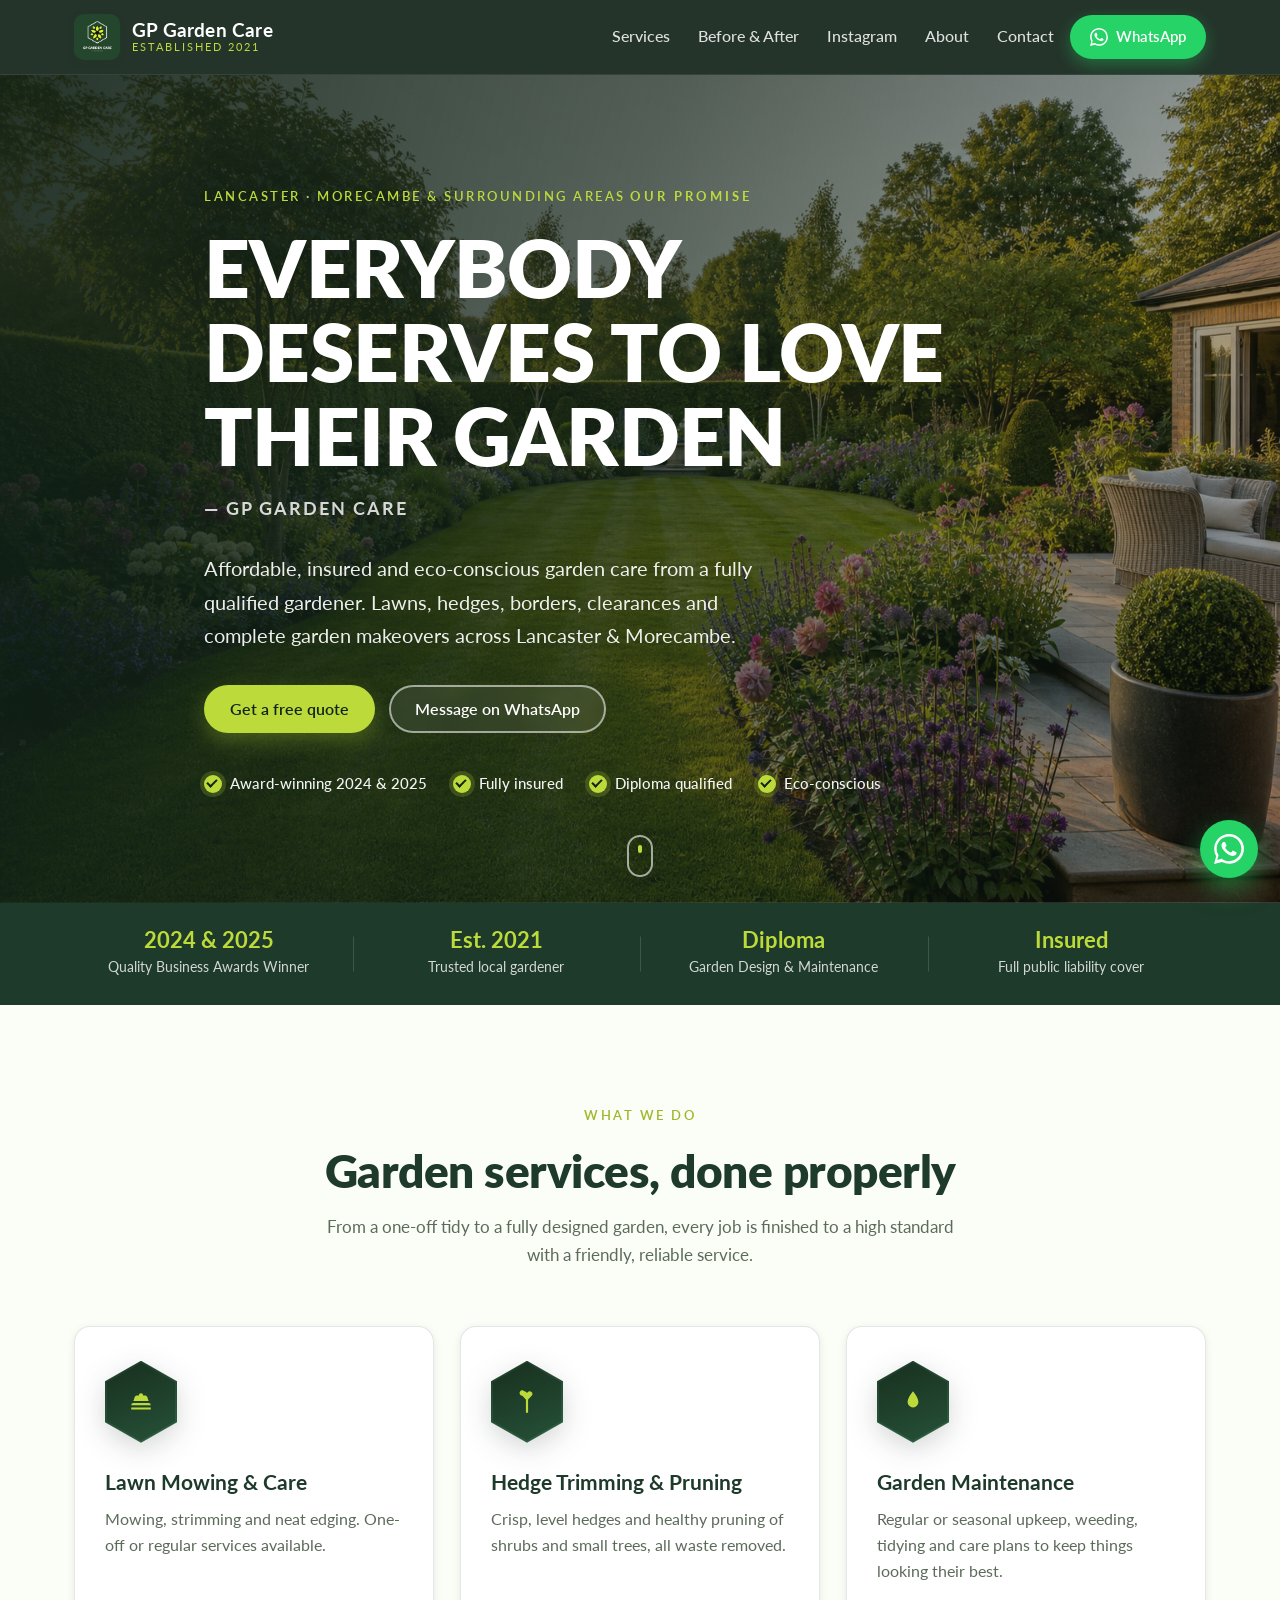
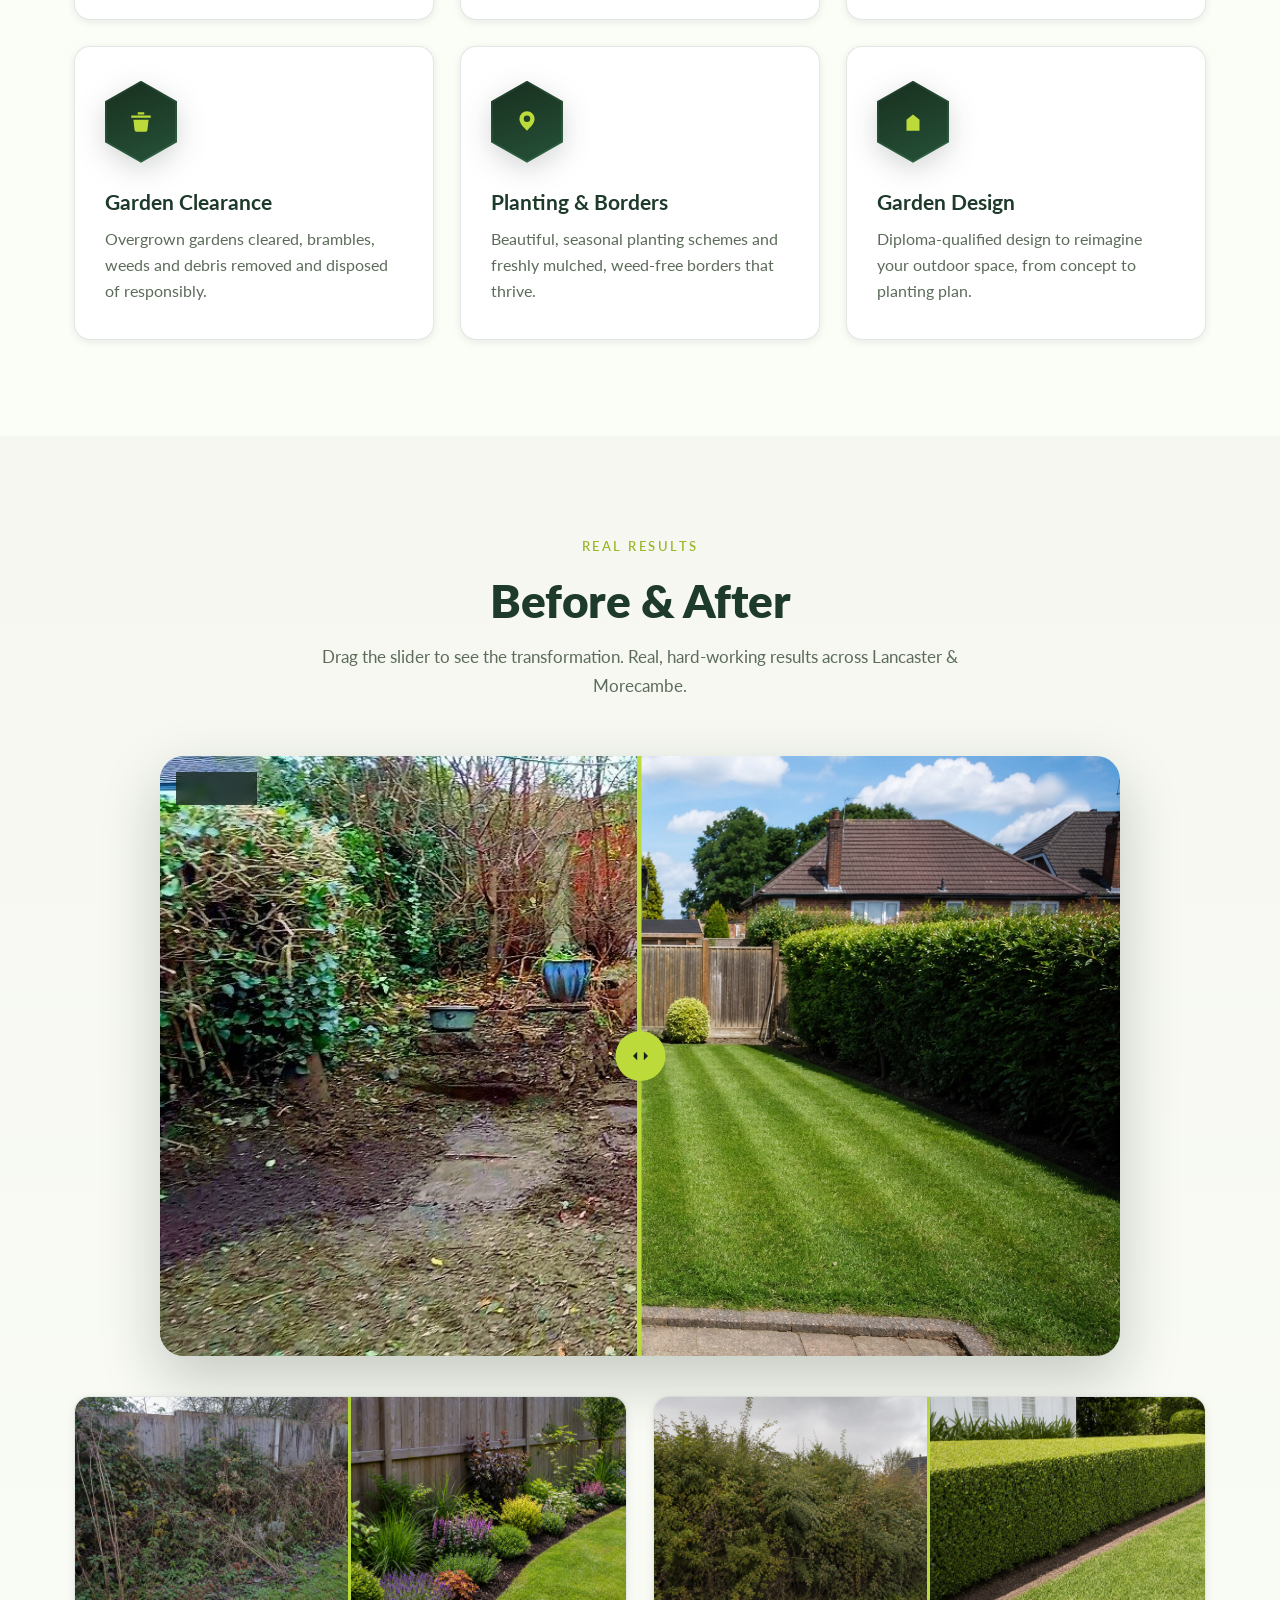
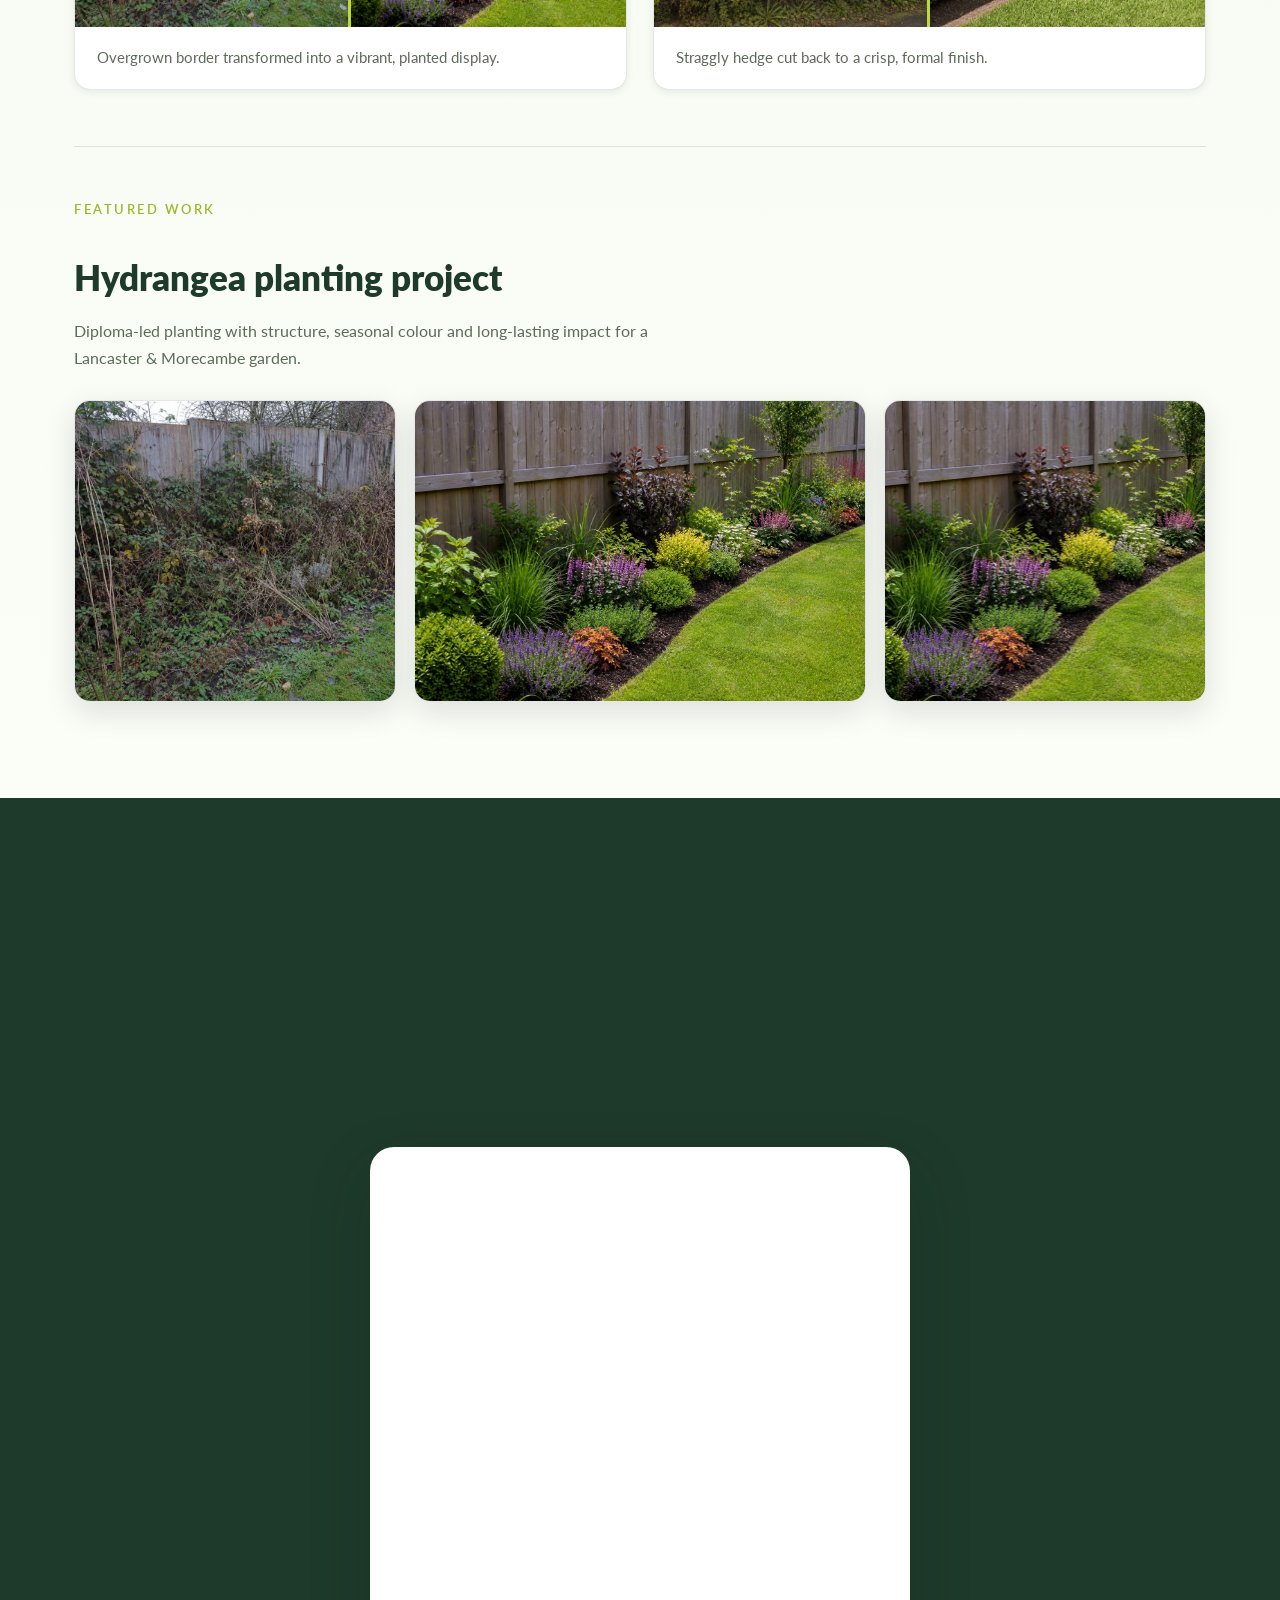
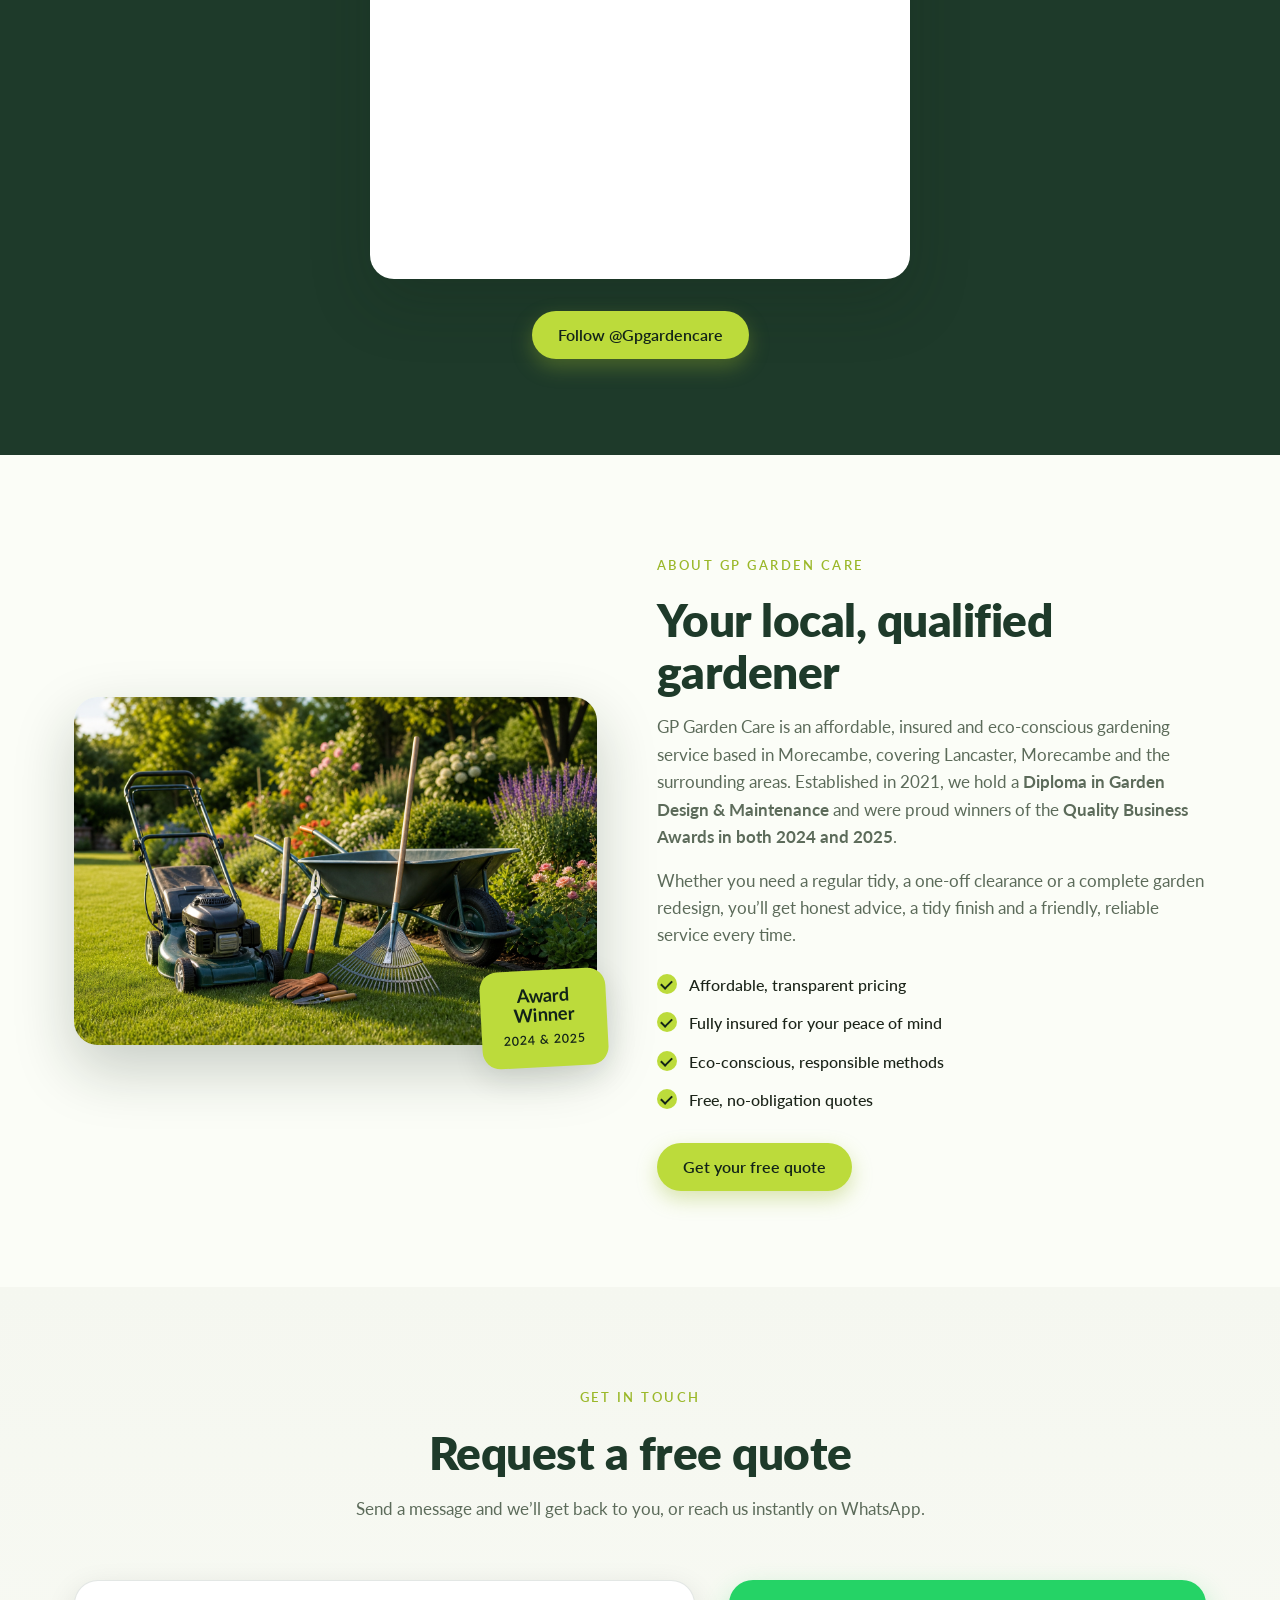
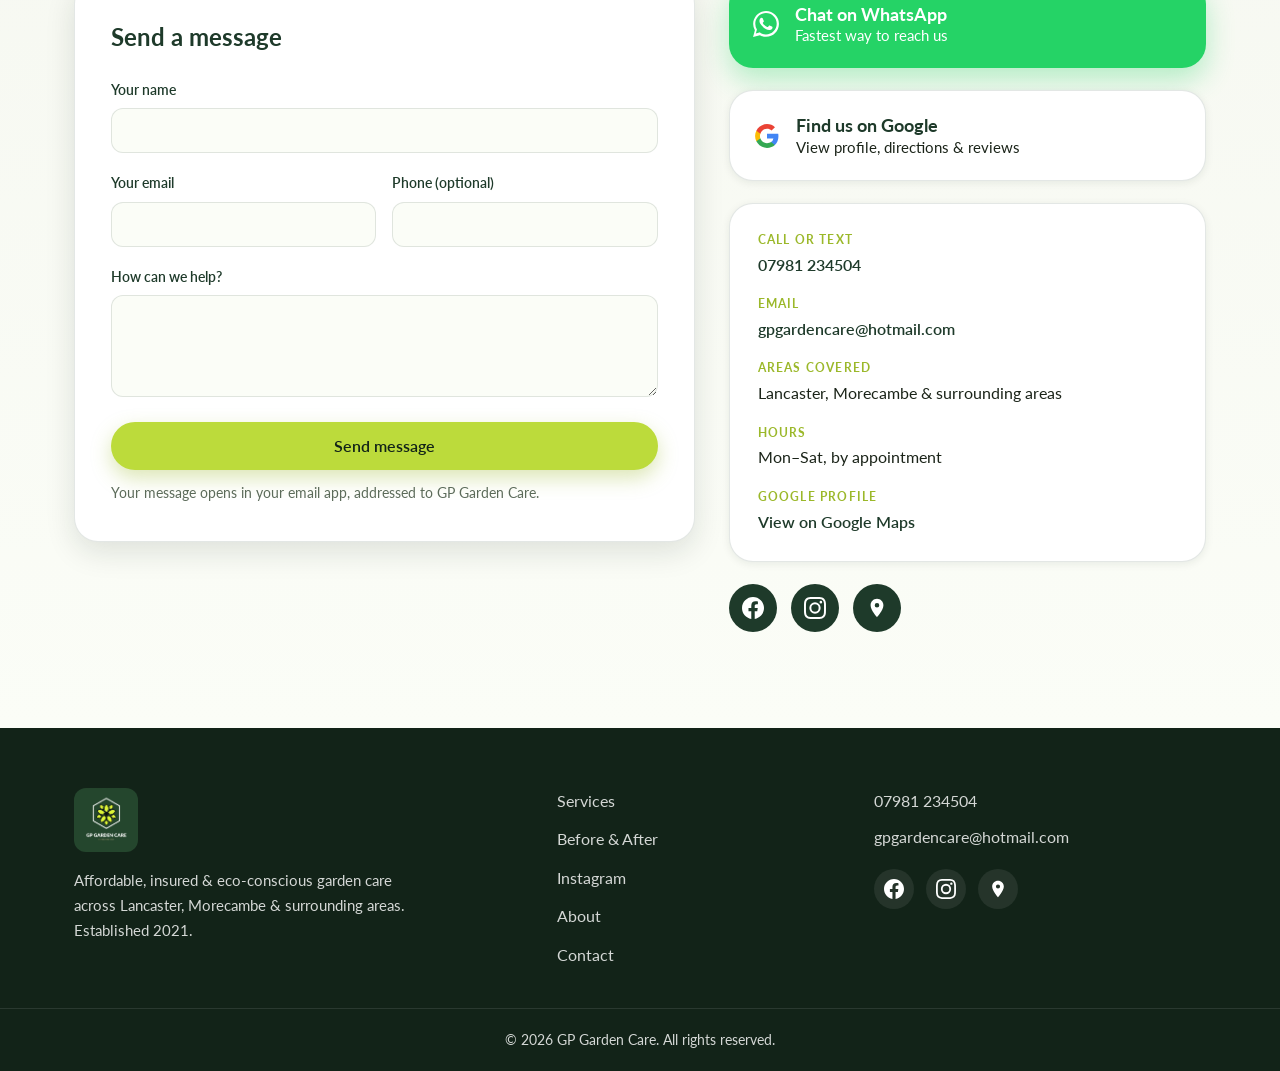
==== index.html @ 7b7ce679 "Move brand quote to hero as primary headline. Make Our promise and Everybody deserves to love their " ====
<!DOCTYPE html>
<html lang="en-GB">
  <head>
    <meta charset="UTF-8" />
    <meta name="viewport" content="width=device-width, initial-scale=1.0" />
    <title>GP Garden Care | Gardener in Lancaster &amp; Morecambe</title>
    <meta
      name="description"
      content="GP Garden Care - affordable, insured, eco-conscious gardener covering Lancaster, Morecambe and surrounding areas. Mowing, strimming, hedge trimming, garden maintenance, clearance, planting and garden design. Established 2021."
    />
    <meta name="theme-color" content="#1E3A2A" />
    <link rel="icon" type="image/jpeg" href="Images/Logo.jpg" />
    <link rel="preconnect" href="https://fonts.googleapis.com" />
    <link rel="preconnect" href="https://fonts.gstatic.com" crossorigin />
    <link rel="preconnect" href="https://api.fontshare.com" crossorigin />
    <link
      href="https://api.fontshare.com/v2/css?f[]=garet@400,500,600,700,800,900&display=swap"
      rel="stylesheet"
    />
    <link
      href="https://fonts.googleapis.com/css2?family=Lato:ital,wght@0,400;0,700;0,900;1,400&display=swap"
      rel="stylesheet"
    />
    <link rel="stylesheet" href="styles.css" />

    <!-- Open Graph / social preview -->
    <meta property="og:type" content="website" />
    <meta property="og:title" content="GP Garden Care | Gardener in Lancaster &amp; Morecambe" />
    <meta
      property="og:description"
      content="Affordable, insured, eco-conscious gardener covering Lancaster, Morecambe and surrounding areas. Established 2021."
    />
    <meta property="og:image" content="Images/hero.jpg" />
  </head>
  <body>
    <a class="skip-link" href="#main">Skip to content</a>

    <!-- ===== Header ===== -->
    <header class="site-header" id="top">
      <div class="wrap header-inner">
        <a class="brand" href="#top" aria-label="GP Garden Care home">
          <img src="Images/Logo.jpg" alt="GP Garden Care logo" class="brand-logo" />
          <span class="brand-text">
            <span class="brand-name">GP Garden Care</span>
            <span class="brand-sub">Established 2021</span>
          </span>
        </a>

        <nav class="main-nav" id="main-nav" aria-label="Primary">
          <a href="#services">Services</a>
          <a href="#gallery">Before &amp; After</a>
          <a href="#instagram">Instagram</a>
          <a href="#about">About</a>
          <a href="#contact">Contact</a>
        </nav>

        <div class="header-actions">
          <a
            class="btn btn-whatsapp"
            href="https://wa.me/447981234504?text=Hi%20GP%20Garden%20Care%2C%20I%27d%20like%20a%20free%20quote%20please."
            target="_blank"
            rel="noopener noreferrer"
          >
            <svg viewBox="0 0 24 24" width="18" height="18" aria-hidden="true">
              <path
                fill="currentColor"
                d="M.057 24l1.687-6.163a11.867 11.867 0 01-1.587-5.946C.16 5.335 5.495 0 12.05 0a11.82 11.82 0 018.413 3.488 11.824 11.824 0 013.48 8.414c-.003 6.557-5.338 11.892-11.893 11.892a11.9 11.9 0 01-5.688-1.448L.057 24zM6.597 20.13c1.676.995 3.276 1.591 5.392 1.592 5.448 0 9.886-4.434 9.889-9.885.002-5.462-4.415-9.89-9.881-9.892-5.452 0-9.887 4.434-9.889 9.884a9.86 9.86 0 001.515 5.26l-.999 3.648 3.973-1.207zm11.387-5.464c-.074-.124-.272-.198-.57-.347-.297-.149-1.758-.868-2.031-.967-.272-.099-.47-.148-.669.149-.198.297-.768.967-.941 1.165-.173.198-.347.223-.644.074-.297-.149-1.255-.462-2.39-1.475-.883-.788-1.48-1.761-1.653-2.059-.173-.297-.018-.458.13-.606.134-.133.297-.347.446-.521.151-.172.2-.296.3-.495.099-.198.05-.372-.025-.521-.075-.148-.669-1.611-.916-2.206-.242-.579-.487-.501-.669-.51l-.57-.01c-.198 0-.52.074-.792.372-.272.297-1.04 1.016-1.04 2.479 0 1.462 1.065 2.875 1.213 3.074.149.198 2.096 3.2 5.077 4.487.709.306 1.263.489 1.694.626.712.226 1.36.194 1.872.118.571-.085 1.758-.719 2.006-1.413.248-.695.248-1.29.173-1.414z"
              />
            </svg>
            WhatsApp
          </a>
          <button
            class="nav-toggle"
            id="nav-toggle"
            aria-label="Open menu"
            aria-expanded="false"
            aria-controls="main-nav"
          >
            <span></span><span></span><span></span>
          </button>
        </div>
      </div>
    </header>

    <main id="main">
      <!-- ===== Hero ===== -->
      <section class="hero" id="hero">
        <div class="hero-bg" aria-hidden="true"></div>
        <div class="hero-overlay" aria-hidden="true"></div>
        <div class="wrap hero-content">
          <span class="eyebrow">Lancaster &middot; Morecambe &amp; surrounding areas</span>
          <p class="hero-promise">Our promise</p>
          <h1 class="hero-quote">Everybody deserves to love their garden</h1>
          <p class="hero-cite">&mdash; GP Garden Care</p>
          <p class="hero-lead">
            Affordable, insured and eco-conscious garden care from a fully qualified gardener.
            Lawns, hedges, borders, clearances and complete garden makeovers across Lancaster &amp; Morecambe.
          </p>
          <div class="hero-cta">
            <a class="btn btn-primary" href="#contact">Get a free quote</a>
            <a
              class="btn btn-ghost"
              href="https://wa.me/447981234504?text=Hi%20GP%20Garden%20Care%2C%20I%27d%20like%20a%20free%20quote%20please."
              target="_blank"
              rel="noopener noreferrer"
              >Message on WhatsApp</a
            >
          </div>
          <ul class="hero-badges" aria-label="Why choose us">
            <li>Award-winning 2024 &amp; 2025</li>
            <li>Fully insured</li>
            <li>Diploma qualified</li>
            <li>Eco-conscious</li>
          </ul>
        </div>
        <a class="scroll-cue" href="#services" aria-label="Scroll to services">
          <span></span>
        </a>
      </section>

      <!-- ===== Trust strip ===== -->
      <section class="trust-strip" aria-label="Credentials">
        <div class="wrap trust-inner">
          <div class="trust-item">
            <strong>2024 &amp; 2025</strong>
            <span>Quality Business Awards Winner</span>
          </div>
          <div class="trust-item">
            <strong>Est. 2021</strong>
            <span>Trusted local gardener</span>
          </div>
          <div class="trust-item">
            <strong>Diploma</strong>
            <span>Garden Design &amp; Maintenance</span>
          </div>
          <div class="trust-item">
            <strong>Insured</strong>
            <span>Full public liability cover</span>
          </div>
        </div>
      </section>

      <!-- ===== Services ===== -->
      <section class="section services" id="services" aria-labelledby="services-title">
        <div class="wrap">
          <div class="section-head reveal">
            <span class="eyebrow eyebrow-dark">What we do</span>
            <h2 class="section-title" id="services-title">Garden services, done properly</h2>
            <p class="section-lead">
              From a one-off tidy to a fully designed garden, every job is finished to a high
              standard with a friendly, reliable service.
            </p>
          </div>

          <div class="service-grid">
            <article class="service-card reveal">
              <div class="service-icon service-icon--hex" aria-hidden="true">
                <span class="service-icon-hex">
                  <svg viewBox="0 0 24 24" width="26" height="26" aria-hidden="true">
                    <path fill="currentColor" d="M3 17h18v2H3v-2zm2-4h14a2 2 0 0 1 2 2H3a2 2 0 0 1 2-2zm14-2H5l1.2-3.6A2 2 0 0 1 8.1 6h7.8a2 2 0 0 1 1.9 1.4L19 11zm-7-7a2 2 0 1 1 0 4 2 2 0 0 1 0-4z"/>
                  </svg>
                </span>
              </div>
              <h3>Lawn Mowing &amp; Care</h3>
              <p>Mowing, strimming and neat edging. One-off or regular services available.</p>
            </article>

            <article class="service-card reveal">
              <div class="service-icon service-icon--hex" aria-hidden="true">
                <span class="service-icon-hex">
                  <svg viewBox="0 0 24 24" width="26" height="26" aria-hidden="true">
                    <path fill="currentColor" d="M14.5 2a2.5 2.5 0 0 1 1.8 4.2L13 9.6V22h-2V9.6L7.7 6.2A2.5 2.5 0 1 1 9.5 2c.6 0 1.1.2 1.5.5L12 3.6l1-1.1c.4-.3.9-.5 1.5-.5z"/>
                  </svg>
                </span>
              </div>
              <h3>Hedge Trimming &amp; Pruning</h3>
              <p>Crisp, level hedges and healthy pruning of shrubs and small trees, all waste removed.</p>
            </article>

            <article class="service-card reveal">
              <div class="service-icon service-icon--hex" aria-hidden="true">
                <span class="service-icon-hex">
                  <svg viewBox="0 0 24 24" width="26" height="26" aria-hidden="true">
                    <path fill="currentColor" d="M12 2c3 4 5 7 5 10a5 5 0 0 1-10 0c0-3 2-6 5-10zm0 18v2m-4-2v2m8-2v2"/>
                  </svg>
                </span>
              </div>
              <h3>Garden Maintenance</h3>
              <p>Regular or seasonal upkeep, weeding, tidying and care plans to keep things looking their best.</p>
            </article>

            <article class="service-card reveal">
              <div class="service-icon service-icon--hex" aria-hidden="true">
                <span class="service-icon-hex">
                  <svg viewBox="0 0 24 24" width="26" height="26" aria-hidden="true">
                    <path fill="currentColor" d="M3 6h18v2H3V6zm2 4h14l-1 9a2 2 0 0 1-2 2H8a2 2 0 0 1-2-2L5 10zm4-7h6v2H9V3z"/>
                  </svg>
                </span>
              </div>
              <h3>Garden Clearance</h3>
              <p>Overgrown gardens cleared, brambles, weeds and debris removed and disposed of responsibly.</p>
            </article>

            <article class="service-card reveal">
              <div class="service-icon service-icon--hex" aria-hidden="true">
                <span class="service-icon-hex">
                  <svg viewBox="0 0 24 24" width="26" height="26" aria-hidden="true">
                    <path fill="currentColor" d="M12 2a7 7 0 0 1 7 7c0 4-3 7-7 11C8 16 5 13 5 9a7 7 0 0 1 7-7zm0 4a3 3 0 1 0 0 6 3 3 0 0 0 0-6z"/>
                  </svg>
                </span>
              </div>
              <h3>Planting &amp; Borders</h3>
              <p>Beautiful, seasonal planting schemes and freshly mulched, weed-free borders that thrive.</p>
            </article>

            <article class="service-card reveal">
              <div class="service-icon service-icon--hex" aria-hidden="true">
                <span class="service-icon-hex">
                  <svg viewBox="0 0 24 24" width="26" height="26" aria-hidden="true">
                    <path fill="currentColor" d="M4 20h16M6 20V10l6-5 6 5v10M9 20v-5h6v5"/>
                  </svg>
                </span>
              </div>
              <h3>Garden Design</h3>
              <p>Diploma-qualified design to reimagine your outdoor space, from concept to planting plan.</p>
            </article>
          </div>
        </div>
      </section>

      <!-- ===== Before & After ===== -->
      <section class="section gallery" id="gallery" aria-labelledby="gallery-title">
        <div class="wrap">
          <div class="section-head reveal">
            <span class="eyebrow eyebrow-dark">Real results</span>
            <h2 class="section-title" id="gallery-title">Before &amp; After</h2>
            <p class="section-lead">
              Drag the slider to see the transformation. Real, hard-working results across Lancaster
              &amp; Morecambe.
            </p>
          </div>

          <div class="ba-slider reveal" id="ba-slider">
            <div class="ba-image ba-after">
              <img src="Images/after-1.jpg" alt="Garden restored with neat lawn and tidy borders after clearance" loading="lazy" width="1600" height="1000" />
              <span class="ba-tag ba-tag-after">After</span>
            </div>
            <div class="ba-image ba-before" id="ba-before">
              <img src="Images/before-1.jpg" alt="Overgrown garden with uneven lawn and stone path before clearance" loading="lazy" width="1600" height="1000" />
              <span class="ba-tag ba-tag-before">Before</span>
            </div>
            <div class="ba-handle" id="ba-handle" role="slider" aria-label="Reveal before and after" aria-valuemin="0" aria-valuemax="100" aria-valuenow="50" tabindex="0">
              <span class="ba-handle-circle">
                <svg viewBox="0 0 24 24" width="20" height="20"><path fill="currentColor" d="M8 7l-5 5 5 5V7zm8 0v10l5-5-5-5z"/></svg>
              </span>
            </div>
            <input class="ba-range" id="ba-range" type="range" min="0" max="100" value="50" aria-label="Reveal before and after image" />
          </div>

          <div class="ba-grid">
            <figure class="ba-card reveal">
              <div class="ba-card-imgs">
                <img src="Images/before-2.jpg" alt="Overgrown border before tidying" loading="lazy" width="800" height="600" />
                <img src="Images/after-2.jpg" alt="Neatly planted border after work" loading="lazy" width="800" height="600" />
              </div>
              <figcaption>Overgrown border transformed into a vibrant, planted display.</figcaption>
            </figure>
            <figure class="ba-card reveal">
              <div class="ba-card-imgs">
                <img src="Images/before-3.jpg" alt="Overgrown hedge before trimming" loading="lazy" width="800" height="600" />
                <img src="Images/after-3.jpg" alt="Neatly trimmed hedge after work" loading="lazy" width="800" height="600" />
              </div>
              <figcaption>Straggly hedge cut back to a crisp, formal finish.</figcaption>
            </figure>
          </div>

          <div class="project-showcase reveal" aria-labelledby="project-showcase-title">
            <div class="project-showcase-head">
              <span class="eyebrow eyebrow-dark">Featured work</span>
              <h3 class="project-showcase-title" id="project-showcase-title">Hydrangea planting project</h3>
              <p class="project-showcase-lead">
                Diploma-led planting with structure, seasonal colour and long-lasting impact for a
                Lancaster &amp; Morecambe garden.
              </p>
            </div>
            <div class="project-showcase-grid">
              <figure class="project-shot">
                <img src="Images/hydrangea-1.jpg" alt="Hydrangea planting in progress along a garden border" loading="lazy" width="800" height="600" />
              </figure>
              <figure class="project-shot project-shot--wide">
                <img src="Images/hydrangea-2.jpg" alt="Finished hydrangea border with fresh mulch and seasonal planting" loading="lazy" width="1200" height="800" />
              </figure>
              <figure class="project-shot">
                <img src="Images/hydrangea-3.jpg" alt="Close view of hydrangea blooms in a newly planted border" loading="lazy" width="800" height="600" />
              </figure>
            </div>
          </div>
        </div>
      </section>

      <!-- ===== Instagram ===== -->
      <section class="section instagram-block" id="instagram" aria-labelledby="instagram-title">
        <div class="wrap">
          <div class="section-head reveal">
            <span class="eyebrow eyebrow-dark">Latest work</span>
            <h2 class="section-title" id="instagram-title">Follow us on Instagram</h2>
            <p class="section-lead">
              Fresh photos from recent jobs on
              <strong>@Gpgardencare</strong>. The feed below shows our latest posts &mdash; Instagram
              may ask you to log in on some devices, you can always view the full profile in the app.
            </p>
          </div>
          <div class="instagram-embed-wrap reveal">
            <iframe
              title="Instagram - GP Garden Care"
              src="https://www.instagram.com/Gpgardencare/embed/"
              loading="lazy"
              referrerpolicy="no-referrer-when-downgrade"
            ></iframe>
          </div>
          <p class="ig-follow reveal">
            <a
              class="btn btn-primary"
              href="https://www.instagram.com/Gpgardencare/"
              target="_blank"
              rel="noopener noreferrer"
              >Follow @Gpgardencare</a
            >
          </p>
        </div>
      </section>

      <!-- ===== About ===== -->
      <section class="section about" id="about" aria-labelledby="about-title">
        <div class="wrap about-grid">
          <div class="about-media reveal">
            <img src="Images/about.jpg" alt="Professional gardening tools on a freshly mown lawn" />
            <div class="about-badge">
              <strong>Award<br />Winner</strong>
              <span>2024 &amp; 2025</span>
            </div>
          </div>
          <div class="about-text reveal">
            <span class="eyebrow eyebrow-dark">About GP Garden Care</span>
            <h2 class="section-title" id="about-title">Your local, qualified gardener</h2>
            <p>
              GP Garden Care is an affordable, insured and eco-conscious gardening service based in
              Morecambe, covering Lancaster, Morecambe and the surrounding areas. Established in
              2021, we hold a <strong>Diploma in Garden Design &amp; Maintenance</strong> and were
              proud winners of the <strong>Quality Business Awards in both 2024 and 2025</strong>.
            </p>
            <p>
              Whether you need a regular tidy, a one-off clearance or a complete garden redesign,
              you&rsquo;ll get honest advice, a tidy finish and a friendly, reliable service every time.
            </p>
            <ul class="about-points">
              <li>Affordable, transparent pricing</li>
              <li>Fully insured for your peace of mind</li>
              <li>Eco-conscious, responsible methods</li>
              <li>Free, no-obligation quotes</li>
            </ul>
            <a class="btn btn-primary" href="#contact">Get your free quote</a>
          </div>
        </div>
      </section>

      <!-- ===== Contact ===== -->
      <section class="section contact-section" id="contact" aria-labelledby="contact-title">
        <div class="wrap">
          <div class="section-head reveal">
            <span class="eyebrow eyebrow-dark">Get in touch</span>
            <h2 class="section-title" id="contact-title">Request a free quote</h2>
            <p class="section-lead">
              Send a message and we&rsquo;ll get back to you, or reach us instantly on WhatsApp.
            </p>
          </div>

          <div class="contact-grid">
            <div class="contact-card reveal">
              <h3>Send a message</h3>
              <form id="contact-form" data-contact-email="gpgardencare@hotmail.com" novalidate>
                <div class="form-group">
                  <label for="contact-name">Your name</label>
                  <input id="contact-name" name="name" type="text" autocomplete="name" required />
                </div>
                <div class="form-row">
                  <div class="form-group">
                    <label for="contact-email">Your email</label>
                    <input id="contact-email" name="email" type="email" autocomplete="email" required />
                  </div>
                  <div class="form-group">
                    <label for="contact-phone">Phone (optional)</label>
                    <input id="contact-phone" name="phone" type="tel" autocomplete="tel" />
                  </div>
                </div>
                <div class="form-group">
                  <label for="contact-message">How can we help?</label>
                  <textarea id="contact-message" name="message" rows="4" required></textarea>
                </div>
                <button class="btn btn-primary btn-block" type="submit" id="contact-submit">
                  Send message
                </button>
                <p class="form-hint" id="contact-email-hint">
                  Your message opens in your email app, addressed to GP Garden Care.
                </p>
              </form>
            </div>

            <div class="contact-aside">
              <a
                class="contact-whatsapp reveal"
                href="https://wa.me/447981234504?text=Hi%20GP%20Garden%20Care%2C%20I%27d%20like%20a%20free%20quote%20please."
                target="_blank"
                rel="noopener noreferrer"
              >
                <svg viewBox="0 0 24 24" width="26" height="26" aria-hidden="true">
                  <path
                    fill="currentColor"
                    d="M.057 24l1.687-6.163a11.867 11.867 0 01-1.587-5.946C.16 5.335 5.495 0 12.05 0a11.82 11.82 0 018.413 3.488 11.824 11.824 0 013.48 8.414c-.003 6.557-5.338 11.892-11.893 11.892a11.9 11.9 0 01-5.688-1.448L.057 24zM6.597 20.13c1.676.995 3.276 1.591 5.392 1.592 5.448 0 9.886-4.434 9.889-9.885.002-5.462-4.415-9.89-9.881-9.892-5.452 0-9.887 4.434-9.889 9.884a9.86 9.86 0 001.515 5.26l-.999 3.648 3.973-1.207zm11.387-5.464c-.074-.124-.272-.198-.57-.347-.297-.149-1.758-.868-2.031-.967-.272-.099-.47-.148-.669.149-.198.297-.768.967-.941 1.165-.173.198-.347.223-.644.074-.297-.149-1.255-.462-2.39-1.475-.883-.788-1.48-1.761-1.653-2.059-.173-.297-.018-.458.13-.606.134-.133.297-.347.446-.521.151-.172.2-.296.3-.495.099-.198.05-.372-.025-.521-.075-.148-.669-1.611-.916-2.206-.242-.579-.487-.501-.669-.51l-.57-.01c-.198 0-.52.074-.792.372-.272.297-1.04 1.016-1.04 2.479 0 1.462 1.065 2.875 1.213 3.074.149.198 2.096 3.2 5.077 4.487.709.306 1.263.489 1.694.626.712.226 1.36.194 1.872.118.571-.085 1.758-.719 2.006-1.413.248-.695.248-1.29.173-1.414z"
                  />
                </svg>
                <span>
                  <strong>Chat on WhatsApp</strong>
                  Fastest way to reach us
                </span>
              </a>

              <a
                class="contact-google reveal"
                href="https://share.google/0D2Cf70OL6Pt1sbwz"
                target="_blank"
                rel="noopener noreferrer"
              >
                <svg viewBox="0 0 24 24" width="26" height="26" aria-hidden="true">
                  <path fill="#4285F4" d="M22.56 12.25c0-.78-.07-1.53-.2-2.25H12v4.26h5.92a5.06 5.06 0 0 1-2.2 3.32v2.77h3.57c2.08-1.92 3.28-4.74 3.28-8.1z"/>
                  <path fill="#34A853" d="M12 23c2.97 0 5.46-.98 7.28-2.66l-3.57-2.77c-.98.66-2.23 1.06-3.71 1.06-2.86 0-5.29-1.93-6.16-4.53H2.18v2.84C3.99 20.53 7.7 23 12 23z"/>
                  <path fill="#FBBC05" d="M5.84 14.09c-.22-.66-.35-1.36-.35-2.09s.13-1.43.35-2.09V7.07H2.18C1.43 8.55 1 10.22 1 12s.43 3.45 1.18 4.93l2.85-2.22.81-.62z"/>
                  <path fill="#EA4335" d="M12 5.38c1.62 0 3.06.56 4.21 1.64l3.15-3.15C17.45 2.09 14.97 1 12 1 7.7 1 3.99 3.47 2.18 7.07l3.66 2.84c.87-2.6 3.3-4.53 6.16-4.53z"/>
                </svg>
                <span>
                  <strong>Find us on Google</strong>
                  View profile, directions &amp; reviews
                </span>
              </a>

              <ul class="contact-details reveal">
                <li>
                  <span class="cd-label">Call or text</span>
                  <a href="tel:+447981234504">07981 234504</a>
                </li>
                <li>
                  <span class="cd-label">Email</span>
                  <a href="mailto:gpgardencare@hotmail.com">gpgardencare@hotmail.com</a>
                </li>
                <li>
                  <span class="cd-label">Areas covered</span>
                  <span>Lancaster, Morecambe &amp; surrounding areas</span>
                </li>
                <li>
                  <span class="cd-label">Hours</span>
                  <span>Mon&ndash;Sat, by appointment</span>
                </li>
                <li>
                  <span class="cd-label">Google profile</span>
                  <a href="https://share.google/0D2Cf70OL6Pt1sbwz" target="_blank" rel="noopener noreferrer">View on Google Maps</a>
                </li>
              </ul>

              <div class="contact-social reveal" aria-label="Social media">
                <a
                  href="https://www.facebook.com/gpgardencare"
                  target="_blank"
                  rel="noopener noreferrer"
                  aria-label="Facebook"
                >
                  <svg viewBox="0 0 24 24" width="22" height="22" aria-hidden="true">
                    <path fill="currentColor" d="M24 12.073c0-6.627-5.373-12-12-12s-12 5.373-12 12c0 5.99 4.388 10.954 10.125 11.854v-8.385H7.078v-3.47h3.047V9.43c0-3.007 1.792-4.669 4.533-4.669 1.312 0 2.686.235 2.686.235v2.953H15.83c-1.491 0-1.956.925-1.956 1.874v2.25h3.328l-.532 3.47h-2.796v8.385C19.612 23.027 24 18.062 24 12.073z"/>
                  </svg>
                </a>
                <a
                  href="https://www.instagram.com/Gpgardencare/"
                  target="_blank"
                  rel="noopener noreferrer"
                  aria-label="Instagram"
                >
                  <svg viewBox="0 0 24 24" width="22" height="22" aria-hidden="true">
                    <path fill="currentColor" d="M12 2.163c3.204 0 3.584.012 4.85.07 3.252.148 4.771 1.691 4.919 4.919.058 1.265.069 1.645.069 4.849 0 3.205-.012 3.584-.069 4.849-.149 3.225-1.664 4.771-4.919 4.919-1.266.058-1.644.07-4.85.07-3.204 0-3.584-.012-4.849-.07-3.26-.149-4.771-1.699-4.919-4.92-.058-1.265-.07-1.644-.07-4.849 0-3.204.013-3.583.07-4.849.149-3.227 1.664-4.771 4.919-4.919 1.266-.057 1.645-.069 4.849-.069zM12 0C8.741 0 8.333.014 7.053.072 2.695.272.273 2.69.073 7.052.014 8.333 0 8.741 0 12c0 3.259.014 3.668.072 4.948.2 4.358 2.618 6.78 6.98 6.98C8.333 23.986 8.741 24 12 24c3.259 0 3.668-.014 4.948-.072 4.354-.2 6.782-2.618 6.979-6.98.059-1.28.073-1.689.073-4.948 0-3.259-.014-3.667-.072-4.947-.196-4.354-2.617-6.78-6.979-6.98C15.668.014 15.259 0 12 0zm0 5.838a6.162 6.162 0 100 12.324 6.162 6.162 0 000-12.324zM12 16a4 4 0 110-8 4 4 0 010 8zm6.406-11.845a1.44 1.44 0 100 2.881 1.44 1.44 0 000-2.881z"/>
                  </svg>
                </a>
                <a
                  href="https://share.google/0D2Cf70OL6Pt1sbwz"
                  target="_blank"
                  rel="noopener noreferrer"
                  aria-label="Google Business Profile"
                >
                  <svg viewBox="0 0 24 24" width="22" height="22" aria-hidden="true">
                    <path fill="currentColor" d="M12 2C8.13 2 5 5.13 5 9c0 5.25 7 13 7 13s7-7.75 7-13c0-3.87-3.13-7-7-7zm0 9.5a2.5 2.5 0 1 1 0-5 2.5 2.5 0 0 1 0 5z"/>
                  </svg>
                </a>
              </div>
            </div>
          </div>
        </div>
      </section>
    </main>

    <!-- ===== Footer ===== -->
    <footer class="site-footer">
      <div class="wrap footer-inner">
        <div class="footer-brand">
          <img src="Images/Logo.jpg" alt="GP Garden Care logo" />
          <p>
            Affordable, insured &amp; eco-conscious garden care across Lancaster, Morecambe &amp;
            surrounding areas. Established 2021.
          </p>
        </div>
        <nav class="footer-nav" aria-label="Footer">
          <a href="#services">Services</a>
          <a href="#gallery">Before &amp; After</a>
          <a href="#instagram">Instagram</a>
          <a href="#about">About</a>
          <a href="#contact">Contact</a>
        </nav>
        <div class="footer-contact">
          <a href="tel:+447981234504">07981 234504</a>
          <a href="mailto:gpgardencare@hotmail.com">gpgardencare@hotmail.com</a>
          <div class="footer-social">
            <a href="https://www.facebook.com/gpgardencare" target="_blank" rel="noopener noreferrer" aria-label="Facebook">
              <svg viewBox="0 0 24 24" width="20" height="20" aria-hidden="true"><path fill="currentColor" d="M24 12.073c0-6.627-5.373-12-12-12s-12 5.373-12 12c0 5.99 4.388 10.954 10.125 11.854v-8.385H7.078v-3.47h3.047V9.43c0-3.007 1.792-4.669 4.533-4.669 1.312 0 2.686.235 2.686.235v2.953H15.83c-1.491 0-1.956.925-1.956 1.874v2.25h3.328l-.532 3.47h-2.796v8.385C19.612 23.027 24 18.062 24 12.073z"/></svg>
            </a>
            <a href="https://www.instagram.com/Gpgardencare/" target="_blank" rel="noopener noreferrer" aria-label="Instagram">
              <svg viewBox="0 0 24 24" width="20" height="20" aria-hidden="true"><path fill="currentColor" d="M12 2.163c3.204 0 3.584.012 4.85.07 3.252.148 4.771 1.691 4.919 4.919.058 1.265.069 1.645.069 4.849 0 3.205-.012 3.584-.069 4.849-.149 3.225-1.664 4.771-4.919 4.919-1.266.058-1.644.07-4.85.07-3.204 0-3.584-.012-4.849-.07-3.26-.149-4.771-1.699-4.919-4.92-.058-1.265-.07-1.644-.07-4.849 0-3.204.013-3.583.07-4.849.149-3.227 1.664-4.771 4.919-4.919 1.266-.057 1.645-.069 4.849-.069zM12 0C8.741 0 8.333.014 7.053.072 2.695.272.273 2.69.073 7.052.014 8.333 0 8.741 0 12c0 3.259.014 3.668.072 4.948.2 4.358 2.618 6.78 6.98 6.98C8.333 23.986 8.741 24 12 24c3.259 0 3.668-.014 4.948-.072 4.354-.2 6.782-2.618 6.979-6.98.059-1.28.073-1.689.073-4.948 0-3.259-.014-3.667-.072-4.947-.196-4.354-2.617-6.78-6.979-6.98C15.668.014 15.259 0 12 0zm0 5.838a6.162 6.162 0 100 12.324 6.162 6.162 0 000-12.324zM12 16a4 4 0 110-8 4 4 0 010 8zm6.406-11.845a1.44 1.44 0 100 2.881 1.44 1.44 0 000-2.881z"/></svg>
            </a>
            <a href="https://share.google/0D2Cf70OL6Pt1sbwz" target="_blank" rel="noopener noreferrer" aria-label="Google Business Profile">
              <svg viewBox="0 0 24 24" width="20" height="20" aria-hidden="true"><path fill="currentColor" d="M12 2C8.13 2 5 5.13 5 9c0 5.25 7 13 7 13s7-7.75 7-13c0-3.87-3.13-7-7-7zm0 9.5a2.5 2.5 0 1 1 0-5 2.5 2.5 0 0 1 0 5z"/></svg>
            </a>
          </div>
        </div>
      </div>
      <div class="footer-bottom">
        <p>&copy; <span id="year"></span> GP Garden Care. All rights reserved.</p>
      </div>
    </footer>

    <!-- Floating WhatsApp -->
    <a
      class="fab-whatsapp"
      href="https://wa.me/447981234504?text=Hi%20GP%20Garden%20Care%2C%20I%27d%20like%20a%20free%20quote%20please."
      target="_blank"
      rel="noopener noreferrer"
      aria-label="Chat on WhatsApp"
    >
      <svg viewBox="0 0 24 24" width="30" height="30" aria-hidden="true">
        <path fill="currentColor" d="M.057 24l1.687-6.163a11.867 11.867 0 01-1.587-5.946C.16 5.335 5.495 0 12.05 0a11.82 11.82 0 018.413 3.488 11.824 11.824 0 013.48 8.414c-.003 6.557-5.338 11.892-11.893 11.892a11.9 11.9 0 01-5.688-1.448L.057 24zM6.597 20.13c1.676.995 3.276 1.591 5.392 1.592 5.448 0 9.886-4.434 9.889-9.885.002-5.462-4.415-9.89-9.881-9.892-5.452 0-9.887 4.434-9.889 9.884a9.86 9.86 0 001.515 5.26l-.999 3.648 3.973-1.207zm11.387-5.464c-.074-.124-.272-.198-.57-.347-.297-.149-1.758-.868-2.031-.967-.272-.099-.47-.148-.669.149-.198.297-.768.967-.941 1.165-.173.198-.347.223-.644.074-.297-.149-1.255-.462-2.39-1.475-.883-.788-1.48-1.761-1.653-2.059-.173-.297-.018-.458.13-.606.134-.133.297-.347.446-.521.151-.172.2-.296.3-.495.099-.198.05-.372-.025-.521-.075-.148-.669-1.611-.916-2.206-.242-.579-.487-.501-.669-.51l-.57-.01c-.198 0-.52.074-.792.372-.272.297-1.04 1.016-1.04 2.479 0 1.462 1.065 2.875 1.213 3.074.149.198 2.096 3.2 5.077 4.487.709.306 1.263.489 1.694.626.712.226 1.36.194 1.872.118.571-.085 1.758-.719 2.006-1.413.248-.695.248-1.29.173-1.414z"/>
      </svg>
    </a>

    <script src="script.js"></script>
  </body>
</html>
---- styles.css ----
/* ===========================================================
   GP Garden Care - styles.css
   Brand palette taken from the logo:
   - Deep forest green   #1E3A2A
   - Lime / yellow-green  #BCDB3B
   - Muted gold           #A89B5C
   =========================================================== */

:root {
  --green-900: #122318;
  --green-800: #18301f;
  --green-700: #1e3a2a;
  --green-600: #265138;
  --green-500: #2f6344;
  --lime: #bcdb3b;
  --lime-bright: #cdee4d;
  --lime-deep: #9bb82a;
  --gold: #a89b5c;
  --cream: #f5f7f0;
  --paper: #fbfdf7;
  --ink: #1b2419;
  --muted: #5c6b5a;
  --white: #ffffff;
  --line: rgba(30, 58, 42, 0.12);

  --shadow-sm: 0 2px 8px rgba(18, 35, 24, 0.08);
  --shadow-md: 0 10px 30px rgba(18, 35, 24, 0.12);
  --shadow-lg: 0 24px 60px rgba(18, 35, 24, 0.22);

  --radius: 16px;
  --radius-lg: 24px;
  --maxw: 1180px;

  --font-head: "Garet", "Lato", "Century Gothic", "Apple Gothic", sans-serif;
  --font-body: "Lato", "Century Gothic", "Segoe UI", system-ui, sans-serif;
}

* {
  box-sizing: border-box;
  margin: 0;
  padding: 0;
}

html {
  scroll-behavior: smooth;
  scroll-padding-top: 90px;
}

body {
  font-family: var(--font-body);
  color: var(--ink);
  background: var(--paper);
  line-height: 1.65;
  -webkit-font-smoothing: antialiased;
  overflow-x: hidden;
}

img {
  max-width: 100%;
  display: block;
}

a {
  color: inherit;
  text-decoration: none;
}

.wrap {
  width: 100%;
  max-width: var(--maxw);
  margin: 0 auto;
  padding: 0 24px;
}

.skip-link {
  position: absolute;
  left: -999px;
  top: 0;
  z-index: 200;
  background: var(--green-700);
  color: #fff;
  padding: 10px 16px;
  border-radius: 0 0 8px 0;
}
.skip-link:focus {
  left: 0;
}

/* ---------- Buttons ---------- */
.btn {
  display: inline-flex;
  align-items: center;
  justify-content: center;
  gap: 8px;
  font-family: var(--font-body);
  font-weight: 600;
  font-size: 1rem;
  line-height: 1;
  padding: 14px 24px;
  border-radius: 999px;
  border: 2px solid transparent;
  cursor: pointer;
  transition: transform 0.18s ease, box-shadow 0.18s ease, background 0.18s ease,
    color 0.18s ease, border-color 0.18s ease;
  white-space: nowrap;
}
.btn:hover {
  transform: translateY(-2px);
}
.btn:active {
  transform: translateY(0);
}

.btn-primary {
  background: var(--lime);
  color: var(--green-900);
  box-shadow: 0 8px 20px rgba(155, 184, 42, 0.35);
}
.btn-primary:hover {
  background: var(--lime-bright);
  box-shadow: 0 12px 28px rgba(155, 184, 42, 0.45);
}

.btn-ghost {
  background: rgba(255, 255, 255, 0.08);
  color: #fff;
  border-color: rgba(255, 255, 255, 0.55);
  backdrop-filter: blur(4px);
}
.btn-ghost:hover {
  background: rgba(255, 255, 255, 0.16);
  border-color: #fff;
}

.btn-whatsapp {
  background: #25d366;
  color: #fff;
  padding: 11px 18px;
  font-size: 0.95rem;
  box-shadow: 0 6px 16px rgba(37, 211, 102, 0.35);
}
.btn-whatsapp:hover {
  background: #1fbd5a;
}

.btn-block {
  width: 100%;
}

/* ---------- Header ---------- */
.site-header {
  position: sticky;
  top: 0;
  z-index: 100;
  background: rgba(18, 35, 24, 0.92);
  backdrop-filter: blur(10px);
  border-bottom: 1px solid rgba(255, 255, 255, 0.08);
  transition: background 0.3s ease, box-shadow 0.3s ease;
}
.site-header.scrolled {
  background: rgba(18, 35, 24, 0.98);
  box-shadow: var(--shadow-md);
}
.header-inner {
  display: flex;
  align-items: center;
  justify-content: space-between;
  gap: 16px;
  height: 74px;
}
.brand {
  display: flex;
  align-items: center;
  gap: 12px;
}
.brand-logo {
  width: 46px;
  height: 46px;
  border-radius: 10px;
  object-fit: cover;
  box-shadow: var(--shadow-sm);
}
.brand-text {
  display: flex;
  flex-direction: column;
  line-height: 1.1;
}
.brand-name {
  font-family: var(--font-head);
  font-weight: 700;
  font-size: 1.18rem;
  color: #fff;
  letter-spacing: 0.2px;
}
.brand-sub {
  font-size: 0.7rem;
  letter-spacing: 2px;
  text-transform: uppercase;
  color: var(--lime);
}

.main-nav {
  display: flex;
  gap: 28px;
  margin-left: auto;
}
.main-nav a {
  color: rgba(255, 255, 255, 0.85);
  font-weight: 500;
  font-size: 0.97rem;
  position: relative;
  padding: 4px 0;
}
.main-nav a::after {
  content: "";
  position: absolute;
  left: 0;
  bottom: -2px;
  width: 0;
  height: 2px;
  background: var(--lime);
  transition: width 0.25s ease;
}
.main-nav a:hover {
  color: #fff;
}
.main-nav a:hover::after {
  width: 100%;
}

.header-actions {
  display: flex;
  align-items: center;
  gap: 14px;
}

.nav-toggle {
  display: none;
  flex-direction: column;
  justify-content: center;
  gap: 5px;
  width: 44px;
  height: 44px;
  background: transparent;
  border: none;
  cursor: pointer;
}
.nav-toggle span {
  display: block;
  width: 24px;
  height: 2px;
  background: #fff;
  margin: 0 auto;
  transition: transform 0.3s ease, opacity 0.3s ease;
}
.nav-toggle[aria-expanded="true"] span:nth-child(1) {
  transform: translateY(7px) rotate(45deg);
}
.nav-toggle[aria-expanded="true"] span:nth-child(2) {
  opacity: 0;
}
.nav-toggle[aria-expanded="true"] span:nth-child(3) {
  transform: translateY(-7px) rotate(-45deg);
}

/* ---------- Hero ---------- */
.hero {
  position: relative;
  min-height: 92vh;
  display: flex;
  align-items: center;
  color: #fff;
  overflow: hidden;
}
.hero-bg {
  position: absolute;
  inset: 0;
  background: url("Images/hero.jpg") center/cover no-repeat;
  transform: scale(1.05);
  animation: heroZoom 18s ease-out forwards;
}
@keyframes heroZoom {
  to {
    transform: scale(1);
  }
}
.hero-overlay {
  position: absolute;
  inset: 0;
  background: linear-gradient(
    105deg,
    rgba(18, 35, 24, 0.92) 0%,
    rgba(18, 35, 24, 0.7) 45%,
    rgba(18, 35, 24, 0.25) 100%
  );
}
.hero-content {
  position: relative;
  z-index: 2;
  max-width: 920px;
  padding-top: 80px;
  padding-bottom: 80px;
}
.eyebrow {
  display: inline-block;
  font-size: 0.82rem;
  letter-spacing: 2.5px;
  text-transform: uppercase;
  font-weight: 600;
  color: var(--lime);
  margin-bottom: 18px;
}
.eyebrow-dark {
  color: var(--lime-deep);
}
.hero-promise {
  display: inline-block;
  margin-bottom: 14px;
  font-size: 0.82rem;
  letter-spacing: 3px;
  text-transform: uppercase;
  font-weight: 700;
  color: var(--lime);
}
.hero-quote {
  font-family: var(--font-head);
  font-weight: 800;
  font-size: clamp(2.4rem, 7.5vw, 5rem);
  line-height: 1.05;
  letter-spacing: -0.6px;
  text-transform: uppercase;
  margin-bottom: 16px;
  max-width: 900px;
  text-wrap: balance;
}
.hero-cite {
  margin-bottom: 28px;
  font-size: clamp(0.95rem, 2vw, 1.15rem);
  letter-spacing: 2px;
  text-transform: uppercase;
  font-weight: 700;
  color: rgba(255, 255, 255, 0.82);
}
.hero-lead {
  font-size: clamp(1.05rem, 2vw, 1.28rem);
  max-width: 560px;
  color: rgba(255, 255, 255, 0.92);
  margin-bottom: 32px;
}
.hero-cta {
  display: flex;
  flex-wrap: wrap;
  gap: 14px;
  margin-bottom: 38px;
}
.hero-badges {
  display: flex;
  flex-wrap: wrap;
  gap: 10px 26px;
  list-style: none;
}
.hero-badges li {
  position: relative;
  padding-left: 26px;
  font-size: 0.95rem;
  font-weight: 500;
  color: rgba(255, 255, 255, 0.95);
}
.hero-badges li::before {
  content: "";
  position: absolute;
  left: 0;
  top: 50%;
  transform: translateY(-50%);
  width: 18px;
  height: 18px;
  background: var(--lime);
  border-radius: 50%;
  box-shadow: 0 0 0 4px rgba(188, 219, 59, 0.2);
}
.hero-badges li::after {
  content: "";
  position: absolute;
  left: 5px;
  top: calc(50% - 2px);
  width: 4px;
  height: 8px;
  border: solid var(--green-900);
  border-width: 0 2px 2px 0;
  transform: translateY(-50%) rotate(45deg);
}

.scroll-cue {
  position: absolute;
  bottom: 26px;
  left: 50%;
  transform: translateX(-50%);
  width: 26px;
  height: 42px;
  border: 2px solid rgba(255, 255, 255, 0.6);
  border-radius: 14px;
  z-index: 2;
}
.scroll-cue span {
  position: absolute;
  top: 8px;
  left: 50%;
  transform: translateX(-50%);
  width: 4px;
  height: 8px;
  background: var(--lime);
  border-radius: 2px;
  animation: scrollCue 1.6s ease-in-out infinite;
}
@keyframes scrollCue {
  0%,
  100% {
    opacity: 0;
    transform: translate(-50%, 0);
  }
  50% {
    opacity: 1;
    transform: translate(-50%, 12px);
  }
}

/* ---------- Trust strip ---------- */
.trust-strip {
  background: var(--green-700);
  color: #fff;
}
.trust-inner {
  display: grid;
  grid-template-columns: repeat(4, 1fr);
  gap: 18px;
  padding: 26px 24px;
}
.trust-item {
  text-align: center;
  position: relative;
}
.trust-item + .trust-item::before {
  content: "";
  position: absolute;
  left: -9px;
  top: 50%;
  transform: translateY(-50%);
  height: 70%;
  width: 1px;
  background: rgba(255, 255, 255, 0.15);
}
.trust-item strong {
  display: block;
  font-family: var(--font-head);
  font-size: 1.35rem;
  color: var(--lime);
  line-height: 1.1;
}
.trust-item span {
  font-size: 0.85rem;
  color: rgba(255, 255, 255, 0.8);
}

/* ---------- Sections ---------- */
.section {
  padding: 96px 0;
}
.section-head {
  max-width: 660px;
  margin: 0 auto 56px;
  text-align: center;
}
.section-title {
  font-family: var(--font-head);
  font-weight: 800;
  font-size: clamp(2rem, 4vw, 2.9rem);
  line-height: 1.12;
  letter-spacing: -0.5px;
  color: var(--green-700);
  margin-bottom: 16px;
}
.section-lead {
  font-size: 1.08rem;
  color: var(--muted);
}

/* ---------- Services ---------- */
.services {
  background: var(--paper);
}
.service-grid {
  display: grid;
  grid-template-columns: repeat(3, 1fr);
  gap: 26px;
}
.service-card {
  background: var(--white);
  border: 1px solid var(--line);
  border-radius: var(--radius);
  padding: 34px 30px;
  box-shadow: var(--shadow-sm);
  transition: transform 0.25s ease, box-shadow 0.25s ease, border-color 0.25s ease;
}
.service-card:hover {
  transform: translateY(-6px);
  box-shadow: var(--shadow-md);
  border-color: rgba(155, 184, 42, 0.5);
}
.service-icon {
  width: 72px;
  height: 82px;
  display: flex;
  align-items: center;
  justify-content: center;
  margin-bottom: 22px;
  background: none;
  border-radius: 0;
}
.service-icon--hex {
  filter: drop-shadow(0 8px 14px rgba(18, 35, 24, 0.18));
}
.service-icon-hex {
  position: relative;
  width: 72px;
  height: 82px;
  display: flex;
  align-items: center;
  justify-content: center;
  color: var(--lime);
  background: linear-gradient(160deg, var(--green-700) 0%, var(--green-500) 100%);
  clip-path: polygon(50% 0%, 100% 25%, 100% 75%, 50% 100%, 0% 75%, 0% 25%);
}
.service-icon-hex::before {
  content: "";
  position: absolute;
  inset: 2px;
  background: linear-gradient(160deg, var(--green-800) 0%, var(--green-600) 100%);
  clip-path: polygon(50% 0%, 100% 25%, 100% 75%, 50% 100%, 0% 75%, 0% 25%);
  z-index: 0;
}
.service-icon-hex svg {
  position: relative;
  z-index: 1;
}
.service-icon svg {
  fill: none;
  stroke: currentColor;
  stroke-width: 1.6;
  stroke-linecap: round;
  stroke-linejoin: round;
}
.service-icon svg path[fill="currentColor"] {
  fill: currentColor;
  stroke: none;
}
.service-card h3 {
  font-family: var(--font-head);
  font-weight: 700;
  font-size: 1.3rem;
  color: var(--green-700);
  margin-bottom: 8px;
}
.service-card p {
  color: var(--muted);
  font-size: 0.98rem;
}

/* ---------- Before & After ---------- */
.gallery {
  background: linear-gradient(180deg, var(--cream), var(--paper));
}
.ba-slider {
  position: relative;
  max-width: 960px;
  margin: 0 auto;
  aspect-ratio: 16 / 10;
  border-radius: var(--radius-lg);
  overflow: hidden;
  box-shadow: var(--shadow-lg);
  user-select: none;
  cursor: ew-resize;
}
.ba-image {
  position: absolute;
  inset: 0;
}
.ba-image img {
  width: 100%;
  height: 100%;
  object-fit: cover;
  pointer-events: none;
}
.ba-before {
  width: 50%;
  overflow: hidden;
  border-right: 3px solid var(--lime);
}
.ba-before img {
  width: 100vw;
  max-width: 960px;
  height: 100%;
}
.ba-tag {
  position: absolute;
  top: 16px;
  padding: 6px 14px;
  border-radius: 999px;
  font-size: 0.78rem;
  font-weight: 700;
  letter-spacing: 1px;
  text-transform: uppercase;
  backdrop-filter: blur(4px);
}
.ba-tag-before {
  left: 16px;
  background: rgba(18, 35, 24, 0.78);
  color: #fff;
}
.ba-tag-after {
  right: 16px;
  background: var(--lime);
  color: var(--green-900);
}
.ba-handle {
  position: absolute;
  top: 0;
  bottom: 0;
  left: 50%;
  width: 3px;
  background: var(--lime);
  transform: translateX(-50%);
  z-index: 4;
  pointer-events: none;
}
.ba-handle-circle {
  position: absolute;
  top: 50%;
  left: 50%;
  transform: translate(-50%, -50%);
  width: 50px;
  height: 50px;
  border-radius: 50%;
  background: var(--lime);
  color: var(--green-900);
  display: flex;
  align-items: center;
  justify-content: center;
  box-shadow: var(--shadow-md);
}
.ba-range {
  position: absolute;
  inset: 0;
  width: 100%;
  height: 100%;
  opacity: 0;
  cursor: ew-resize;
  margin: 0;
  z-index: 5;
}

.ba-grid {
  display: grid;
  grid-template-columns: repeat(2, 1fr);
  gap: 26px;
  margin-top: 40px;
}
.ba-card {
  background: var(--white);
  border: 1px solid var(--line);
  border-radius: var(--radius);
  overflow: hidden;
  box-shadow: var(--shadow-sm);
  transition: transform 0.25s ease, box-shadow 0.25s ease;
}
.ba-card:hover {
  transform: translateY(-4px);
  box-shadow: var(--shadow-md);
}
.ba-card-imgs {
  display: grid;
  grid-template-columns: 1fr 1fr;
}
.ba-card-imgs img {
  width: 100%;
  height: 230px;
  object-fit: cover;
}
.ba-card-imgs img:first-child {
  border-right: 3px solid var(--lime);
}
.ba-card figcaption {
  padding: 18px 22px;
  color: var(--muted);
  font-size: 0.96rem;
}

/* ---------- Featured project showcase ---------- */
.project-showcase {
  margin-top: 56px;
  padding-top: 48px;
  border-top: 1px solid var(--line);
}
.project-showcase-head {
  max-width: 640px;
  margin-bottom: 28px;
}
.project-showcase-title {
  font-family: var(--font-head);
  font-weight: 800;
  font-size: clamp(1.6rem, 3vw, 2.2rem);
  color: var(--green-700);
  margin: 10px 0 12px;
}
.project-showcase-lead {
  color: var(--muted);
  font-size: 1.02rem;
}
.project-showcase-grid {
  display: grid;
  grid-template-columns: 1fr 1.4fr 1fr;
  gap: 18px;
  align-items: stretch;
}
.project-shot {
  margin: 0;
  border-radius: var(--radius);
  overflow: hidden;
  box-shadow: var(--shadow-md);
  border: 1px solid var(--line);
  background: var(--white);
}
.project-shot img {
  width: 100%;
  height: 100%;
  min-height: 220px;
  object-fit: cover;
  transition: transform 0.35s ease;
}
.project-shot:hover img {
  transform: scale(1.03);
}
.project-shot--wide img {
  min-height: 280px;
}

/* ---------- Instagram ---------- */
.instagram-block {
  background: var(--green-700);
  color: #fff;
}
.instagram-block .section-title {
  color: #fff;
}
.instagram-block .section-lead {
  color: rgba(255, 255, 255, 0.82);
}
.instagram-block .eyebrow-dark {
  color: var(--lime);
}
.instagram-embed-wrap {
  max-width: 540px;
  margin: 0 auto;
  background: #fff;
  border-radius: var(--radius-lg);
  overflow: hidden;
  box-shadow: var(--shadow-lg);
  padding: 6px;
}
.instagram-embed-wrap iframe {
  width: 100%;
  min-height: 720px;
  border: 0;
  border-radius: 18px;
  display: block;
  background: #fff;
}
.ig-follow {
  text-align: center;
  margin-top: 32px;
}

/* ---------- About ---------- */
.about {
  background: var(--paper);
}
.about-grid {
  display: grid;
  grid-template-columns: 1fr 1.05fr;
  gap: 60px;
  align-items: center;
}
.about-media {
  position: relative;
}
.about-media img {
  width: 100%;
  border-radius: var(--radius-lg);
  box-shadow: var(--shadow-lg);
}
.about-badge {
  position: absolute;
  bottom: -22px;
  right: -10px;
  background: var(--lime);
  color: var(--green-900);
  border-radius: 18px;
  padding: 16px 22px;
  text-align: center;
  box-shadow: var(--shadow-md);
  transform: rotate(-3deg);
}
.about-badge strong {
  display: block;
  font-family: var(--font-head);
  font-size: 1.15rem;
  line-height: 1.05;
}
.about-badge span {
  font-size: 0.78rem;
  font-weight: 600;
  letter-spacing: 1px;
}
.about-text .section-title {
  text-align: left;
}
.about-text p {
  color: var(--muted);
  margin-bottom: 16px;
  font-size: 1.04rem;
}
.about-points {
  list-style: none;
  margin: 22px 0 30px;
  display: grid;
  gap: 12px;
}
.about-points li {
  position: relative;
  padding-left: 32px;
  font-weight: 500;
  color: var(--ink);
}
.about-points li::before {
  content: "";
  position: absolute;
  left: 0;
  top: 2px;
  width: 20px;
  height: 20px;
  border-radius: 50%;
  background: var(--lime);
}
.about-points li::after {
  content: "";
  position: absolute;
  left: 6px;
  top: 6px;
  width: 5px;
  height: 9px;
  border: solid var(--green-900);
  border-width: 0 2px 2px 0;
  transform: rotate(45deg);
}

/* ---------- Contact ---------- */
.contact-section {
  background: linear-gradient(180deg, var(--cream), var(--paper));
}
.contact-grid {
  display: grid;
  grid-template-columns: 1.3fr 1fr;
  gap: 34px;
  align-items: start;
}
.contact-card {
  background: var(--white);
  border: 1px solid var(--line);
  border-radius: var(--radius-lg);
  padding: 36px;
  box-shadow: var(--shadow-md);
}
.contact-card h3 {
  font-family: var(--font-head);
  font-weight: 700;
  font-size: 1.5rem;
  color: var(--green-700);
  margin-bottom: 22px;
}
.form-group {
  margin-bottom: 18px;
}
.form-row {
  display: grid;
  grid-template-columns: 1fr 1fr;
  gap: 16px;
}
label {
  display: block;
  font-size: 0.88rem;
  font-weight: 600;
  color: var(--green-700);
  margin-bottom: 7px;
}
input,
textarea {
  width: 100%;
  font-family: var(--font-body);
  font-size: 1rem;
  color: var(--ink);
  padding: 12px 15px;
  border: 1.5px solid var(--line);
  border-radius: 12px;
  background: var(--paper);
  transition: border-color 0.2s ease, box-shadow 0.2s ease;
}
input:focus,
textarea:focus {
  outline: none;
  border-color: var(--lime-deep);
  box-shadow: 0 0 0 4px rgba(188, 219, 59, 0.18);
}
textarea {
  resize: vertical;
}
.form-hint {
  font-size: 0.85rem;
  color: var(--muted);
  margin-top: 12px;
}

.contact-aside {
  display: flex;
  flex-direction: column;
  gap: 22px;
}
.contact-whatsapp {
  display: flex;
  align-items: center;
  gap: 16px;
  background: #25d366;
  color: #fff;
  padding: 22px 24px;
  border-radius: var(--radius-lg);
  box-shadow: 0 12px 28px rgba(37, 211, 102, 0.32);
  transition: transform 0.2s ease, box-shadow 0.2s ease;
}
.contact-whatsapp:hover {
  transform: translateY(-3px);
  box-shadow: 0 16px 34px rgba(37, 211, 102, 0.42);
}
.contact-whatsapp span {
  display: flex;
  flex-direction: column;
  font-size: 0.92rem;
  line-height: 1.35;
}
.contact-whatsapp strong {
  font-size: 1.15rem;
}
.contact-google {
  display: flex;
  align-items: center;
  gap: 16px;
  background: var(--white);
  color: var(--ink);
  padding: 22px 24px;
  border-radius: var(--radius-lg);
  border: 1px solid var(--line);
  box-shadow: var(--shadow-sm);
  transition: transform 0.2s ease, box-shadow 0.2s ease, border-color 0.2s ease;
}
.contact-google:hover {
  transform: translateY(-3px);
  box-shadow: var(--shadow-md);
  border-color: rgba(66, 133, 244, 0.35);
}
.contact-google span {
  display: flex;
  flex-direction: column;
  font-size: 0.92rem;
  line-height: 1.35;
}
.contact-google strong {
  font-size: 1.15rem;
  color: var(--green-700);
}
.contact-details {
  list-style: none;
  background: var(--white);
  border: 1px solid var(--line);
  border-radius: var(--radius-lg);
  padding: 26px 28px;
  box-shadow: var(--shadow-sm);
  display: grid;
  gap: 16px;
}
.contact-details li {
  display: flex;
  flex-direction: column;
}
.cd-label {
  font-size: 0.75rem;
  text-transform: uppercase;
  letter-spacing: 1.2px;
  font-weight: 700;
  color: var(--lime-deep);
  margin-bottom: 2px;
}
.contact-details a {
  color: var(--green-700);
  font-weight: 600;
}
.contact-details a:hover {
  color: var(--green-500);
}
.contact-social {
  display: flex;
  gap: 14px;
}
.contact-social a {
  width: 48px;
  height: 48px;
  display: flex;
  align-items: center;
  justify-content: center;
  border-radius: 50%;
  background: var(--green-700);
  color: #fff;
  transition: transform 0.2s ease, background 0.2s ease;
}
.contact-social a:hover {
  background: var(--lime);
  color: var(--green-900);
  transform: translateY(-3px);
}

/* ---------- Footer ---------- */
.site-footer {
  background: var(--green-900);
  color: rgba(255, 255, 255, 0.82);
}
.footer-inner {
  display: grid;
  grid-template-columns: 1.6fr 1fr 1.2fr;
  gap: 40px;
  padding: 60px 24px 40px;
}
.footer-brand img {
  width: 64px;
  height: 64px;
  border-radius: 12px;
  margin-bottom: 16px;
}
.footer-brand p {
  font-size: 0.95rem;
  max-width: 340px;
}
.footer-nav {
  display: flex;
  flex-direction: column;
  gap: 12px;
}
.footer-nav a:hover {
  color: var(--lime);
}
.footer-contact {
  display: flex;
  flex-direction: column;
  gap: 10px;
}
.footer-contact a:hover {
  color: var(--lime);
}
.footer-social {
  display: flex;
  gap: 12px;
  margin-top: 8px;
}
.footer-social a {
  width: 40px;
  height: 40px;
  display: flex;
  align-items: center;
  justify-content: center;
  border-radius: 50%;
  background: rgba(255, 255, 255, 0.08);
  color: #fff;
  transition: background 0.2s ease, transform 0.2s ease;
}
.footer-social a:hover {
  background: var(--lime);
  color: var(--green-900);
  transform: translateY(-2px);
}
.footer-bottom {
  border-top: 1px solid rgba(255, 255, 255, 0.1);
  text-align: center;
  padding: 20px 24px;
  font-size: 0.85rem;
}

/* ---------- Floating WhatsApp ---------- */
.fab-whatsapp {
  position: fixed;
  bottom: 22px;
  right: 22px;
  z-index: 90;
  width: 58px;
  height: 58px;
  border-radius: 50%;
  background: #25d366;
  color: #fff;
  display: flex;
  align-items: center;
  justify-content: center;
  box-shadow: 0 10px 26px rgba(37, 211, 102, 0.5);
  animation: fabPulse 2.6s ease-in-out infinite;
  transition: transform 0.2s ease;
}
.fab-whatsapp:hover {
  transform: scale(1.08);
}
@keyframes fabPulse {
  0%,
  100% {
    box-shadow: 0 10px 26px rgba(37, 211, 102, 0.5), 0 0 0 0 rgba(37, 211, 102, 0.4);
  }
  50% {
    box-shadow: 0 10px 26px rgba(37, 211, 102, 0.5), 0 0 0 14px rgba(37, 211, 102, 0);
  }
}

/* ---------- Scroll reveal ---------- */
.reveal {
  opacity: 0;
  transform: translateY(28px);
  transition: opacity 0.7s ease, transform 0.7s ease;
}
.reveal.is-visible {
  opacity: 1;
  transform: none;
}

/* ---------- Responsive ---------- */
@media (max-width: 900px) {
  .main-nav {
    position: fixed;
    inset: 74px 0 auto 0;
    flex-direction: column;
    gap: 0;
    background: rgba(18, 35, 24, 0.98);
    padding: 8px 24px 20px;
    transform: translateY(-120%);
    transition: transform 0.35s ease;
    border-bottom: 1px solid rgba(255, 255, 255, 0.1);
  }
  .main-nav.open {
    transform: translateY(0);
  }
  .main-nav a {
    padding: 14px 0;
    border-bottom: 1px solid rgba(255, 255, 255, 0.08);
    font-size: 1.05rem;
  }
  .nav-toggle {
    display: flex;
  }
  .btn-whatsapp span,
  .btn-whatsapp {
    font-size: 0.9rem;
  }

  .service-grid {
    grid-template-columns: repeat(2, 1fr);
  }
  .project-showcase-grid {
    grid-template-columns: 1fr 1fr;
  }
  .project-shot--wide {
    grid-column: 1 / -1;
  }
  .about-grid {
    grid-template-columns: 1fr;
    gap: 50px;
  }
  .about-text .section-title {
    text-align: left;
  }
  .contact-grid {
    grid-template-columns: 1fr;
  }
  .footer-inner {
    grid-template-columns: 1fr 1fr;
  }
}

@media (max-width: 620px) {
  .section {
    padding: 70px 0;
  }
  .hero {
    min-height: 90vh;
  }
  .trust-inner {
    grid-template-columns: 1fr 1fr;
    gap: 22px 12px;
  }
  .trust-item:nth-child(3)::before,
  .trust-item + .trust-item::before {
    display: none;
  }
  .service-grid {
    grid-template-columns: 1fr;
  }
  .ba-grid {
    grid-template-columns: 1fr;
  }
  .project-showcase-grid {
    grid-template-columns: 1fr;
  }
  .form-row {
    grid-template-columns: 1fr;
    gap: 0;
  }
  .footer-inner {
    grid-template-columns: 1fr;
    gap: 30px;
  }
  .contact-card {
    padding: 26px 22px;
  }
  .hero-badges {
    gap: 8px 18px;
  }
}

@media (prefers-reduced-motion: reduce) {
  *,
  *::before,
  *::after {
    animation-duration: 0.001ms !important;
    animation-iteration-count: 1 !important;
    transition-duration: 0.001ms !important;
    scroll-behavior: auto !important;
  }
  .reveal {
    opacity: 1;
    transform: none;
  }
}
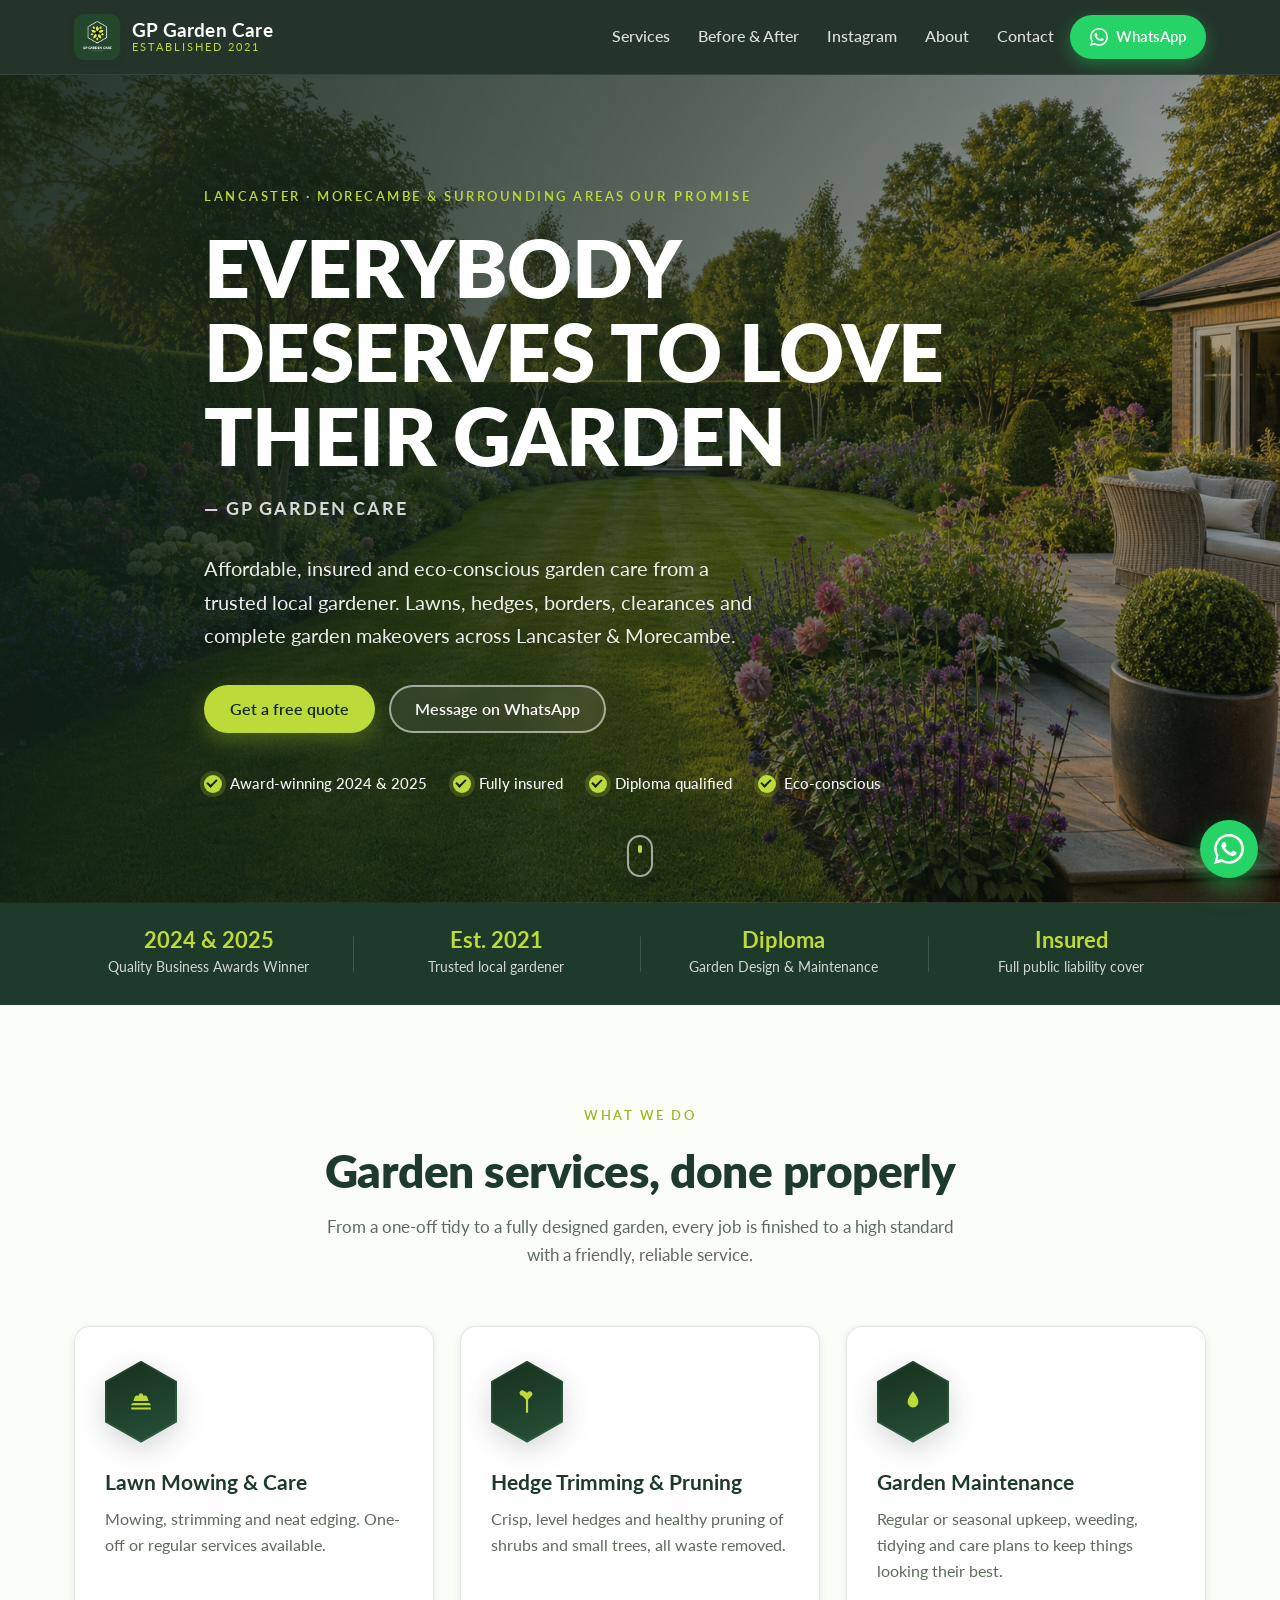
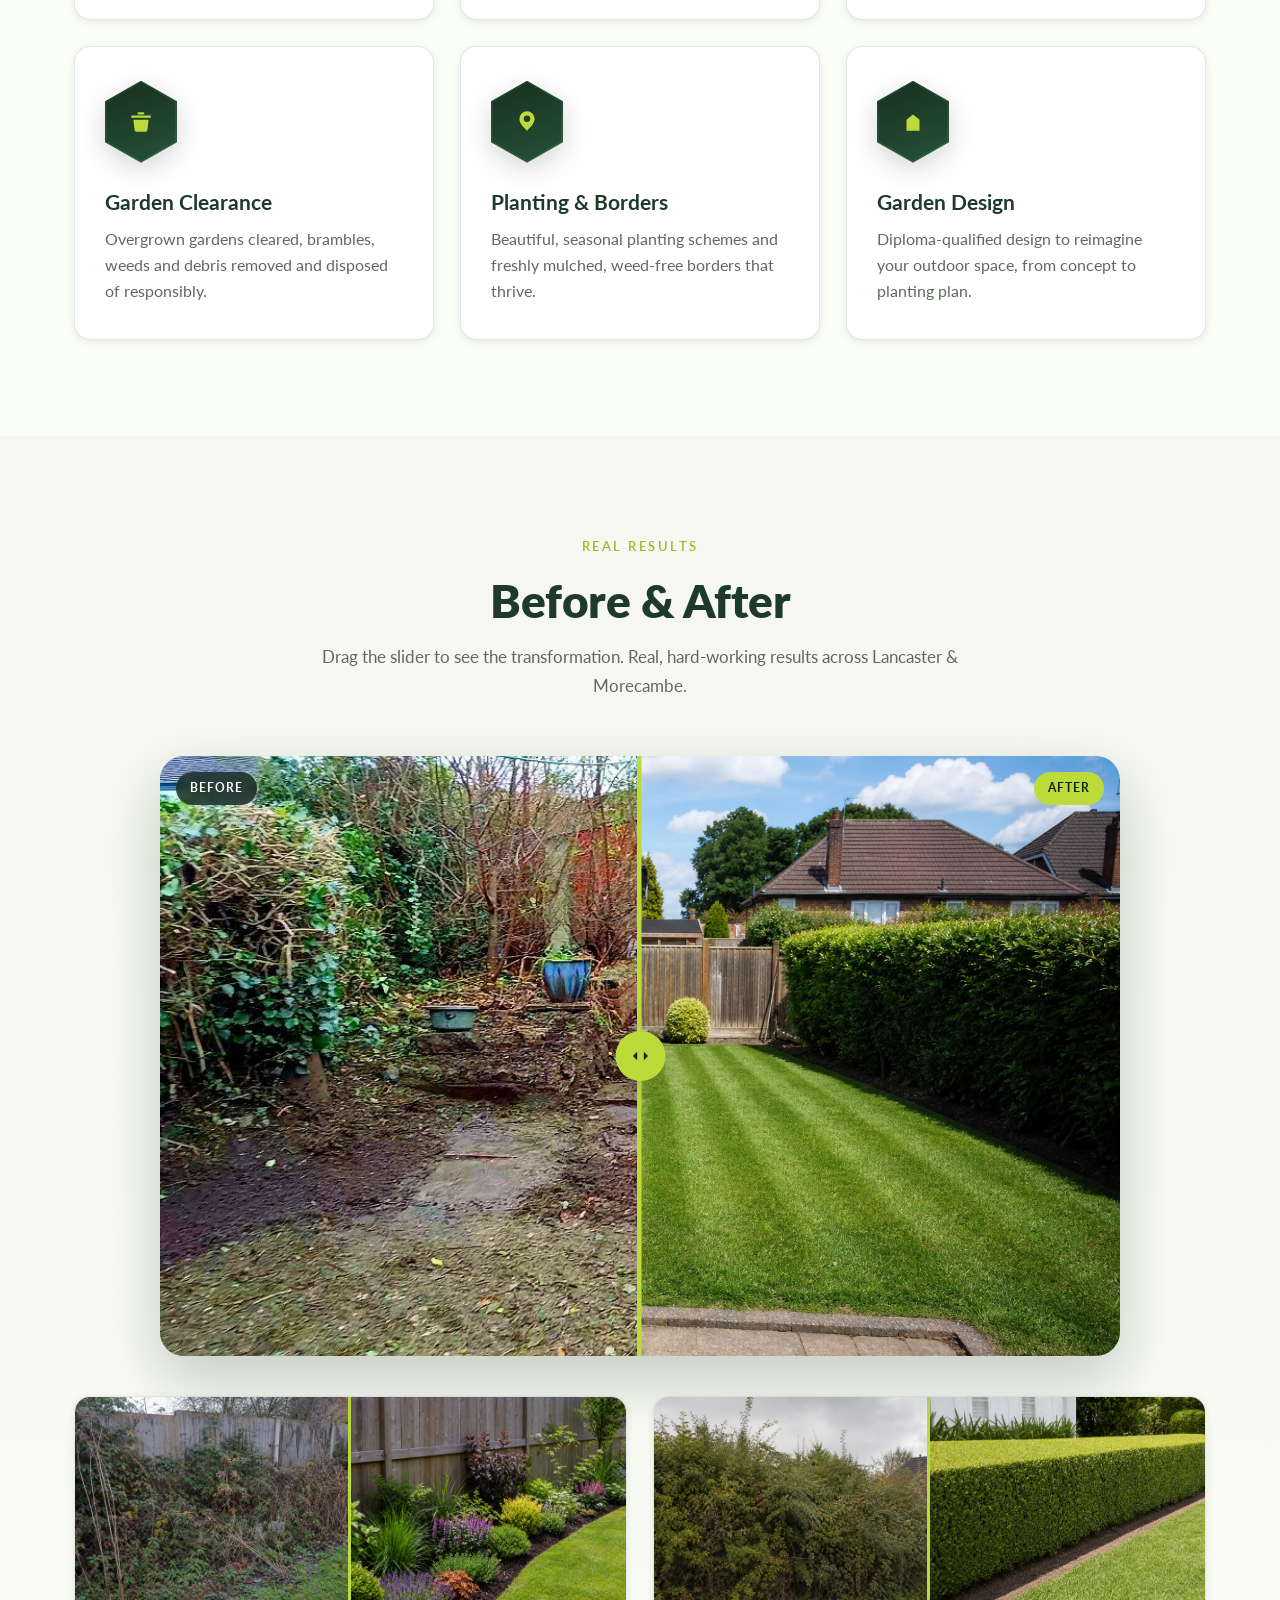
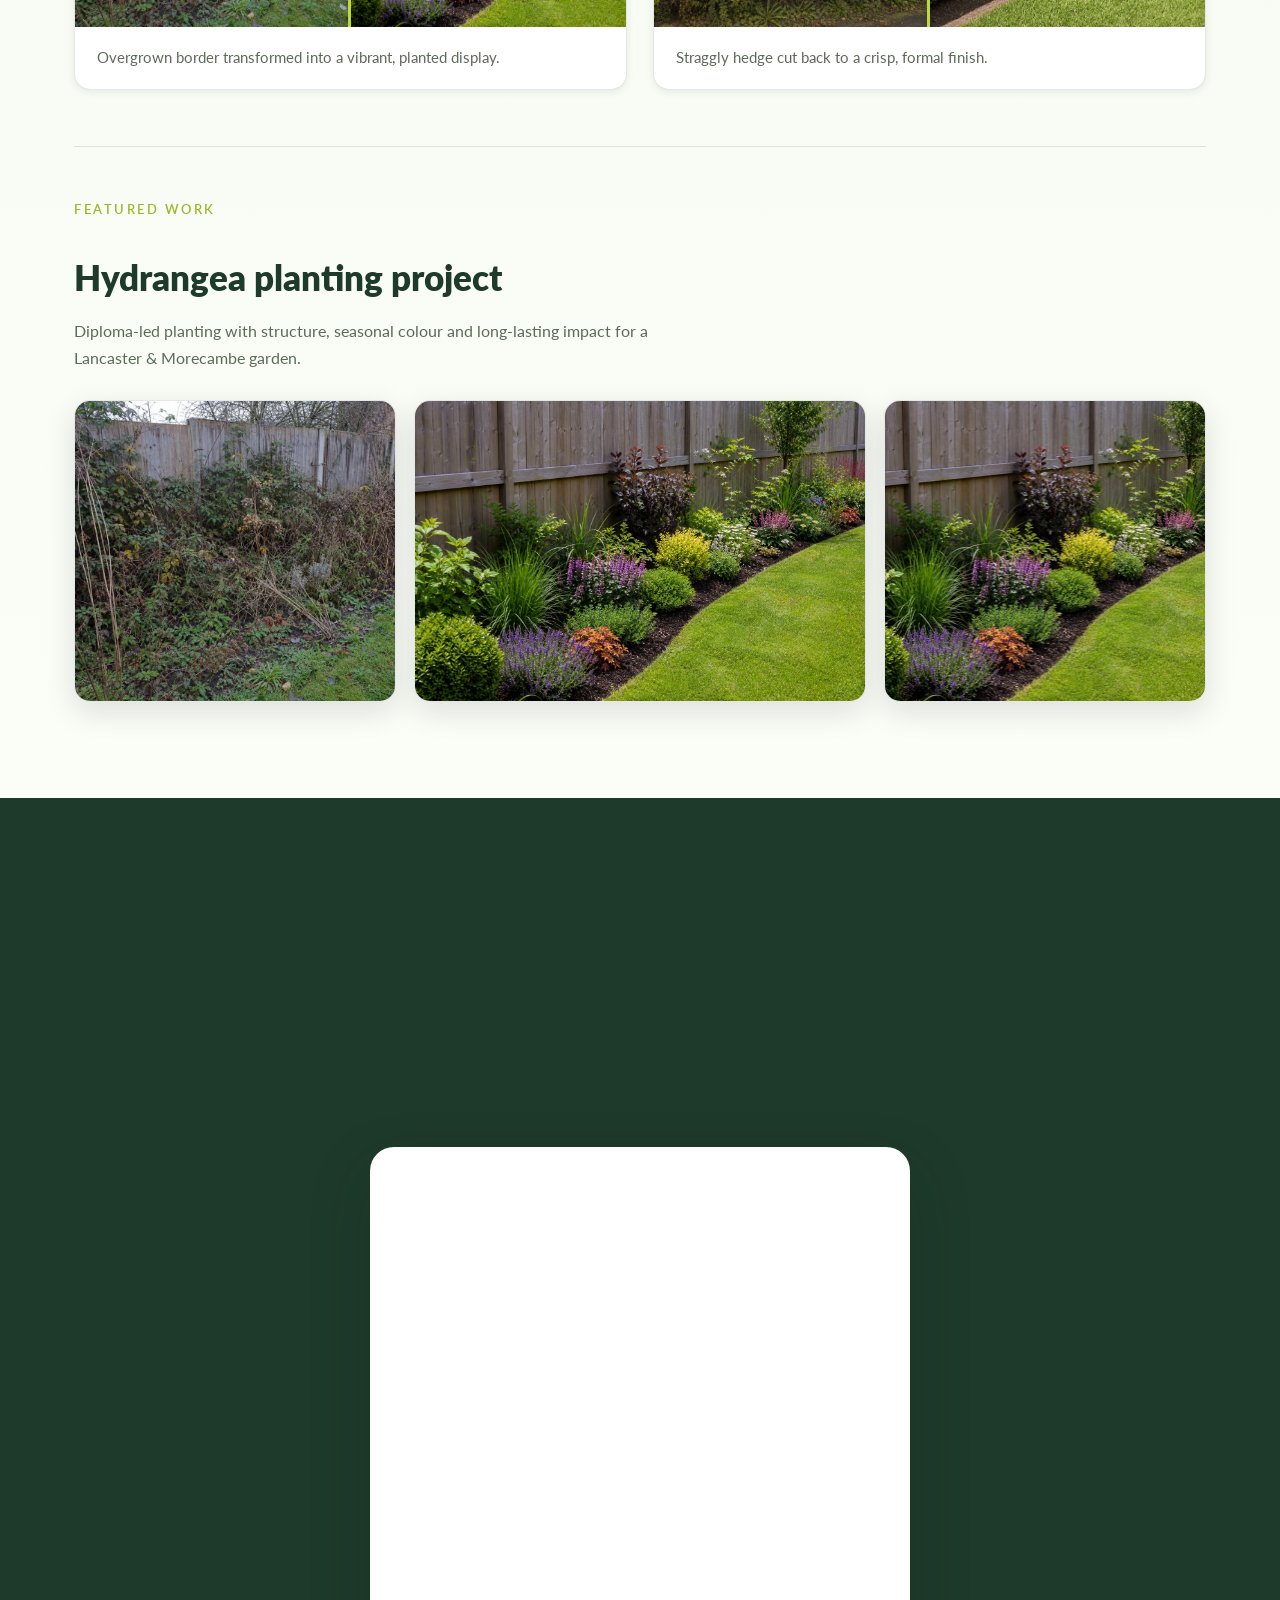
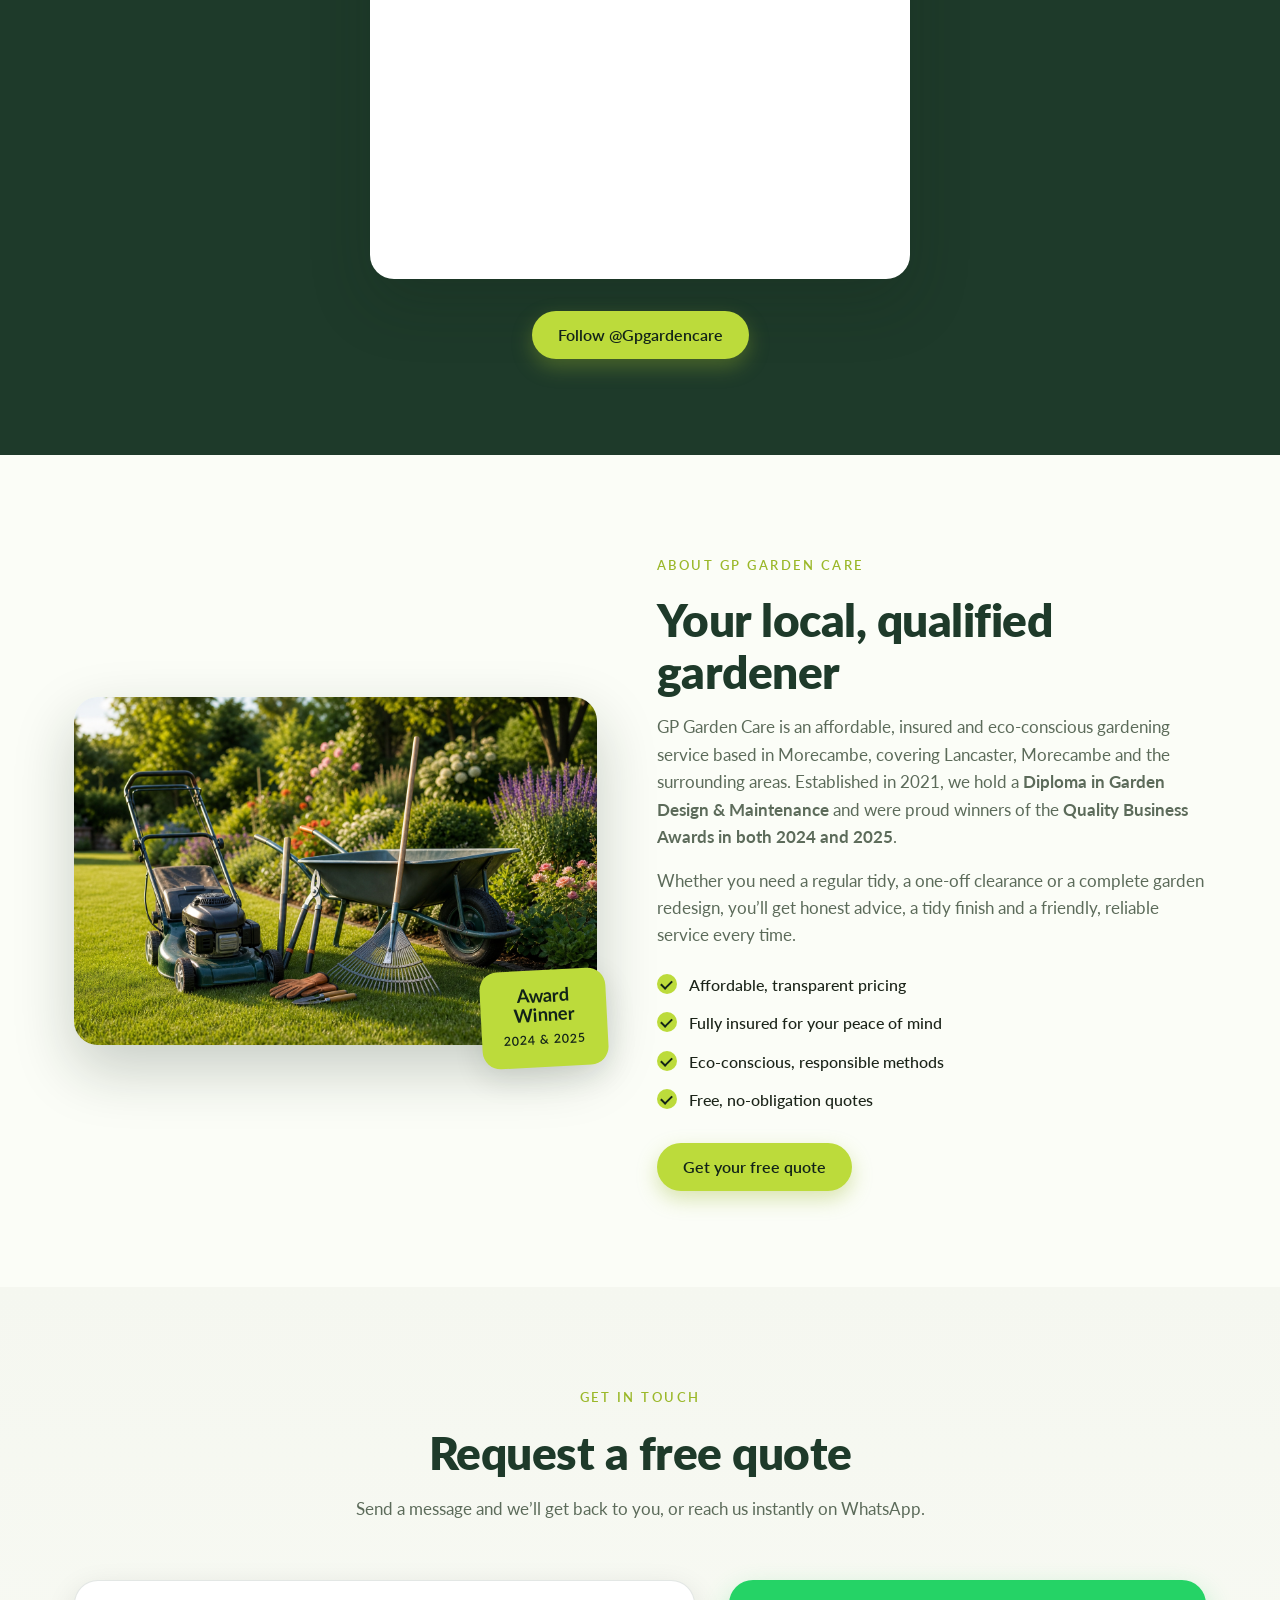
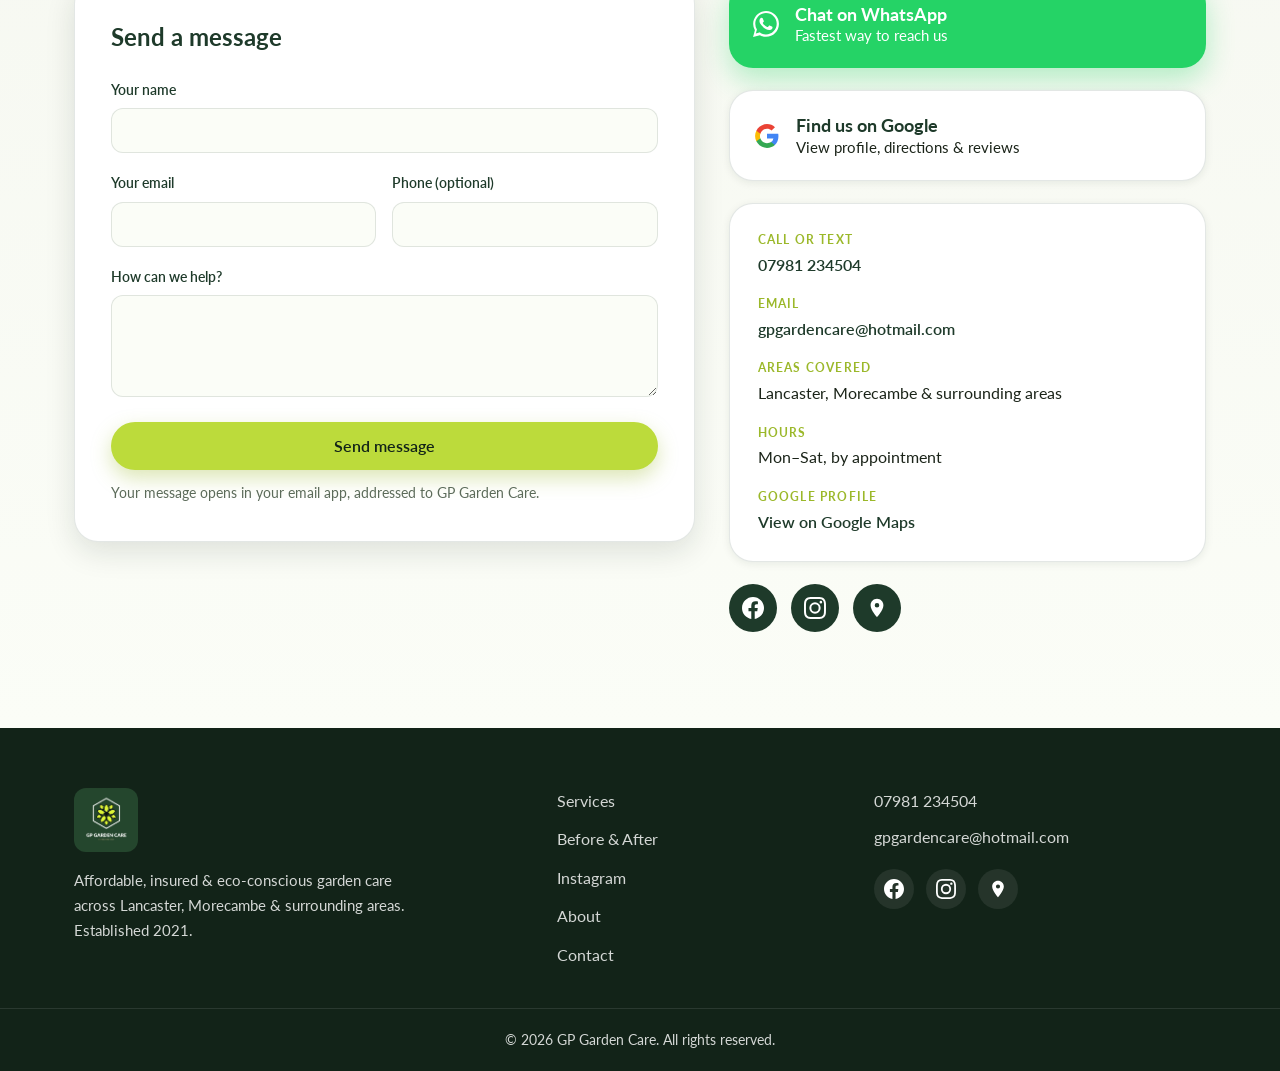
==== commit b340b756: "Remove fully qualified wording from hero copy. Co-authored-by: Cursor <cursoragent@cursor.com>" ====
--- a/index.html
+++ b/index.html
@@ -93,7 +93,7 @@
           <h1 class="hero-quote">Everybody deserves to love their garden</h1>
           <p class="hero-cite">&mdash; GP Garden Care</p>
           <p class="hero-lead">
-            Affordable, insured and eco-conscious garden care from a fully qualified gardener.
+            Affordable, insured and eco-conscious garden care from a trusted local gardener.
             Lawns, hedges, borders, clearances and complete garden makeovers across Lancaster &amp; Morecambe.
           </p>
           <div class="hero-cta">
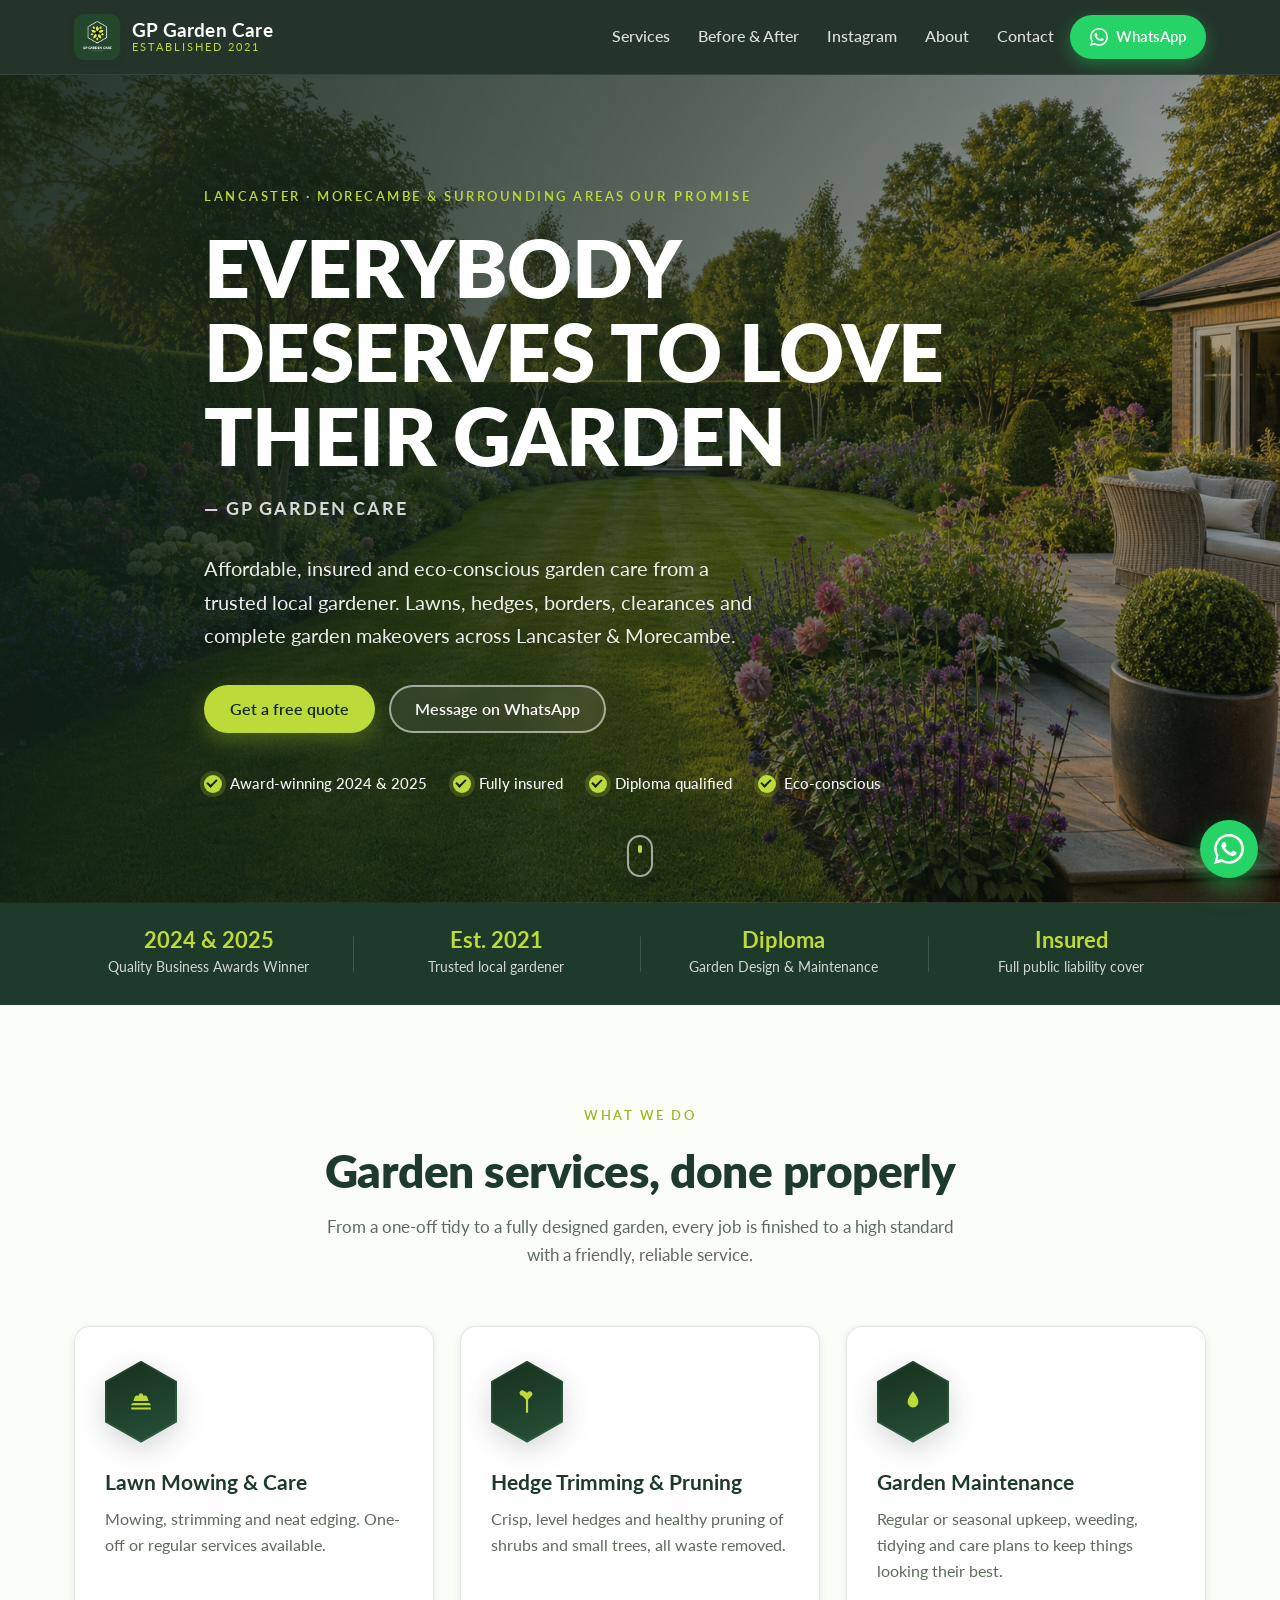
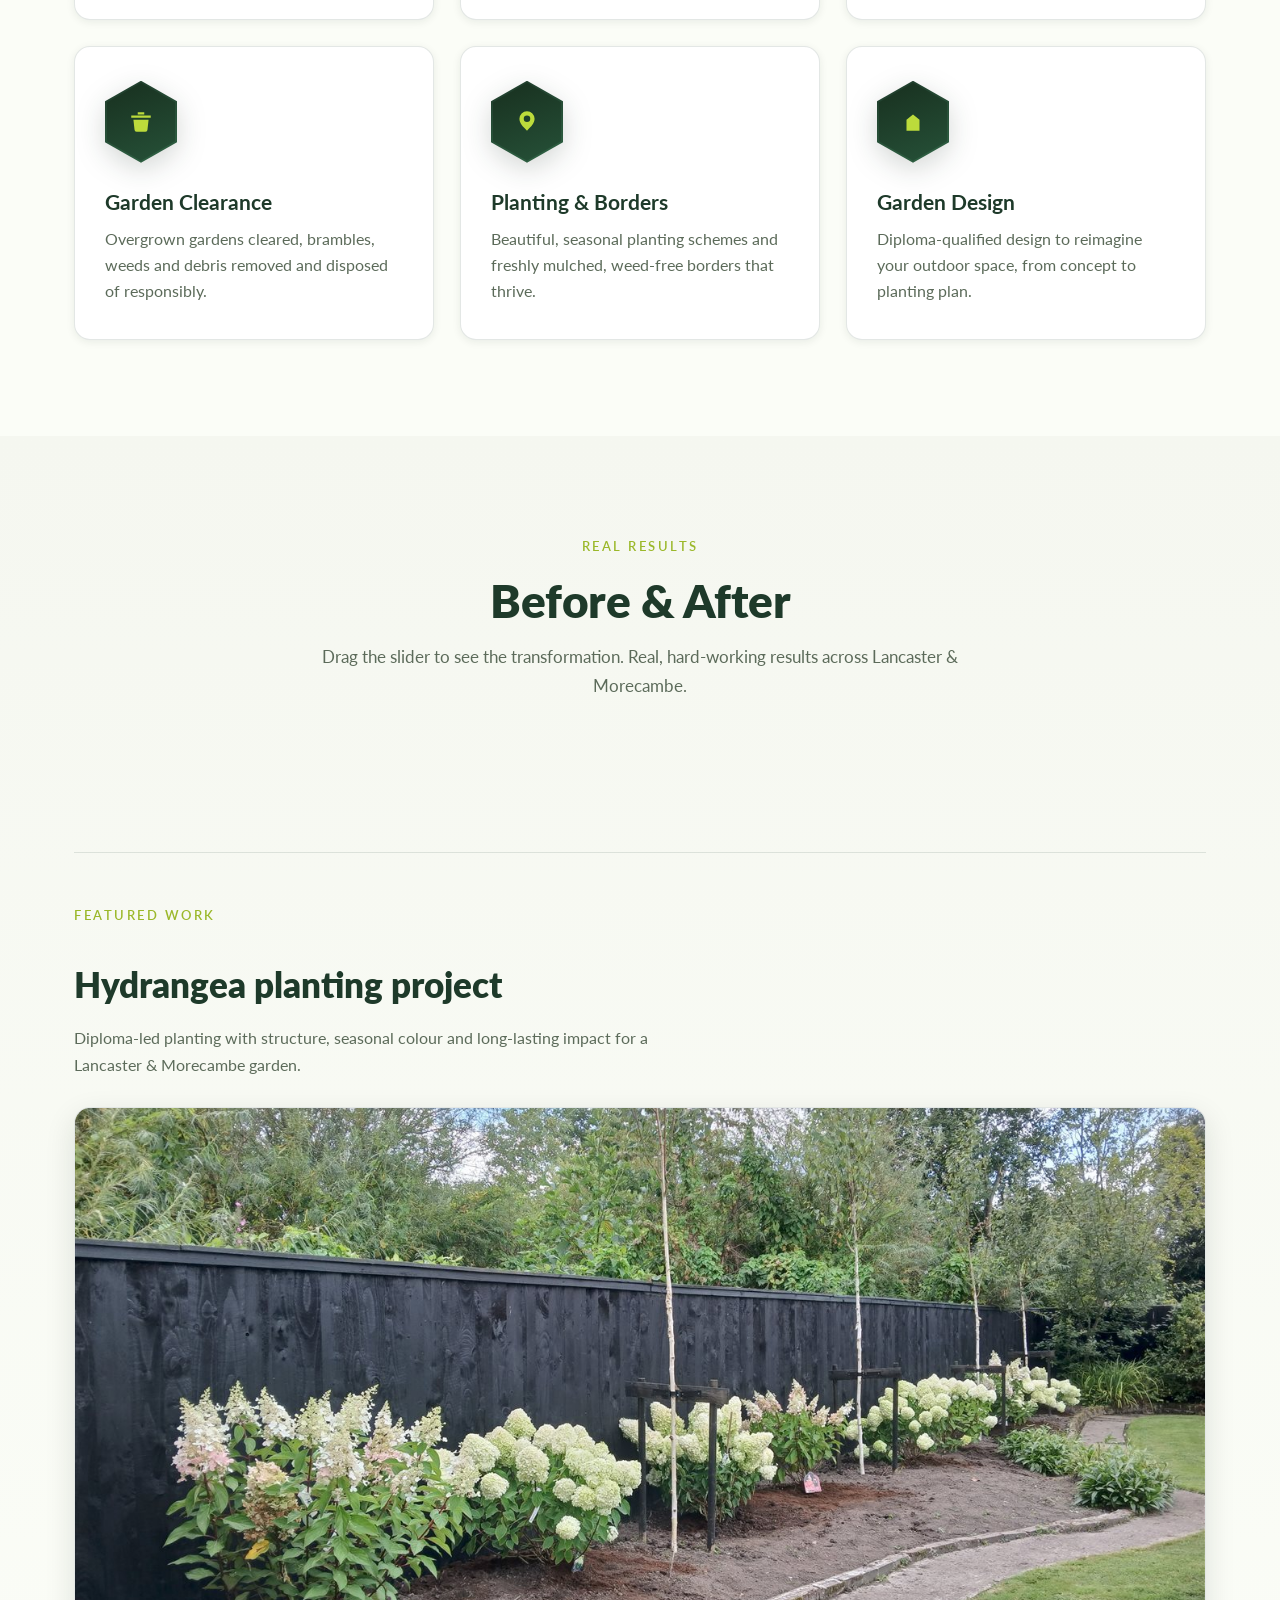
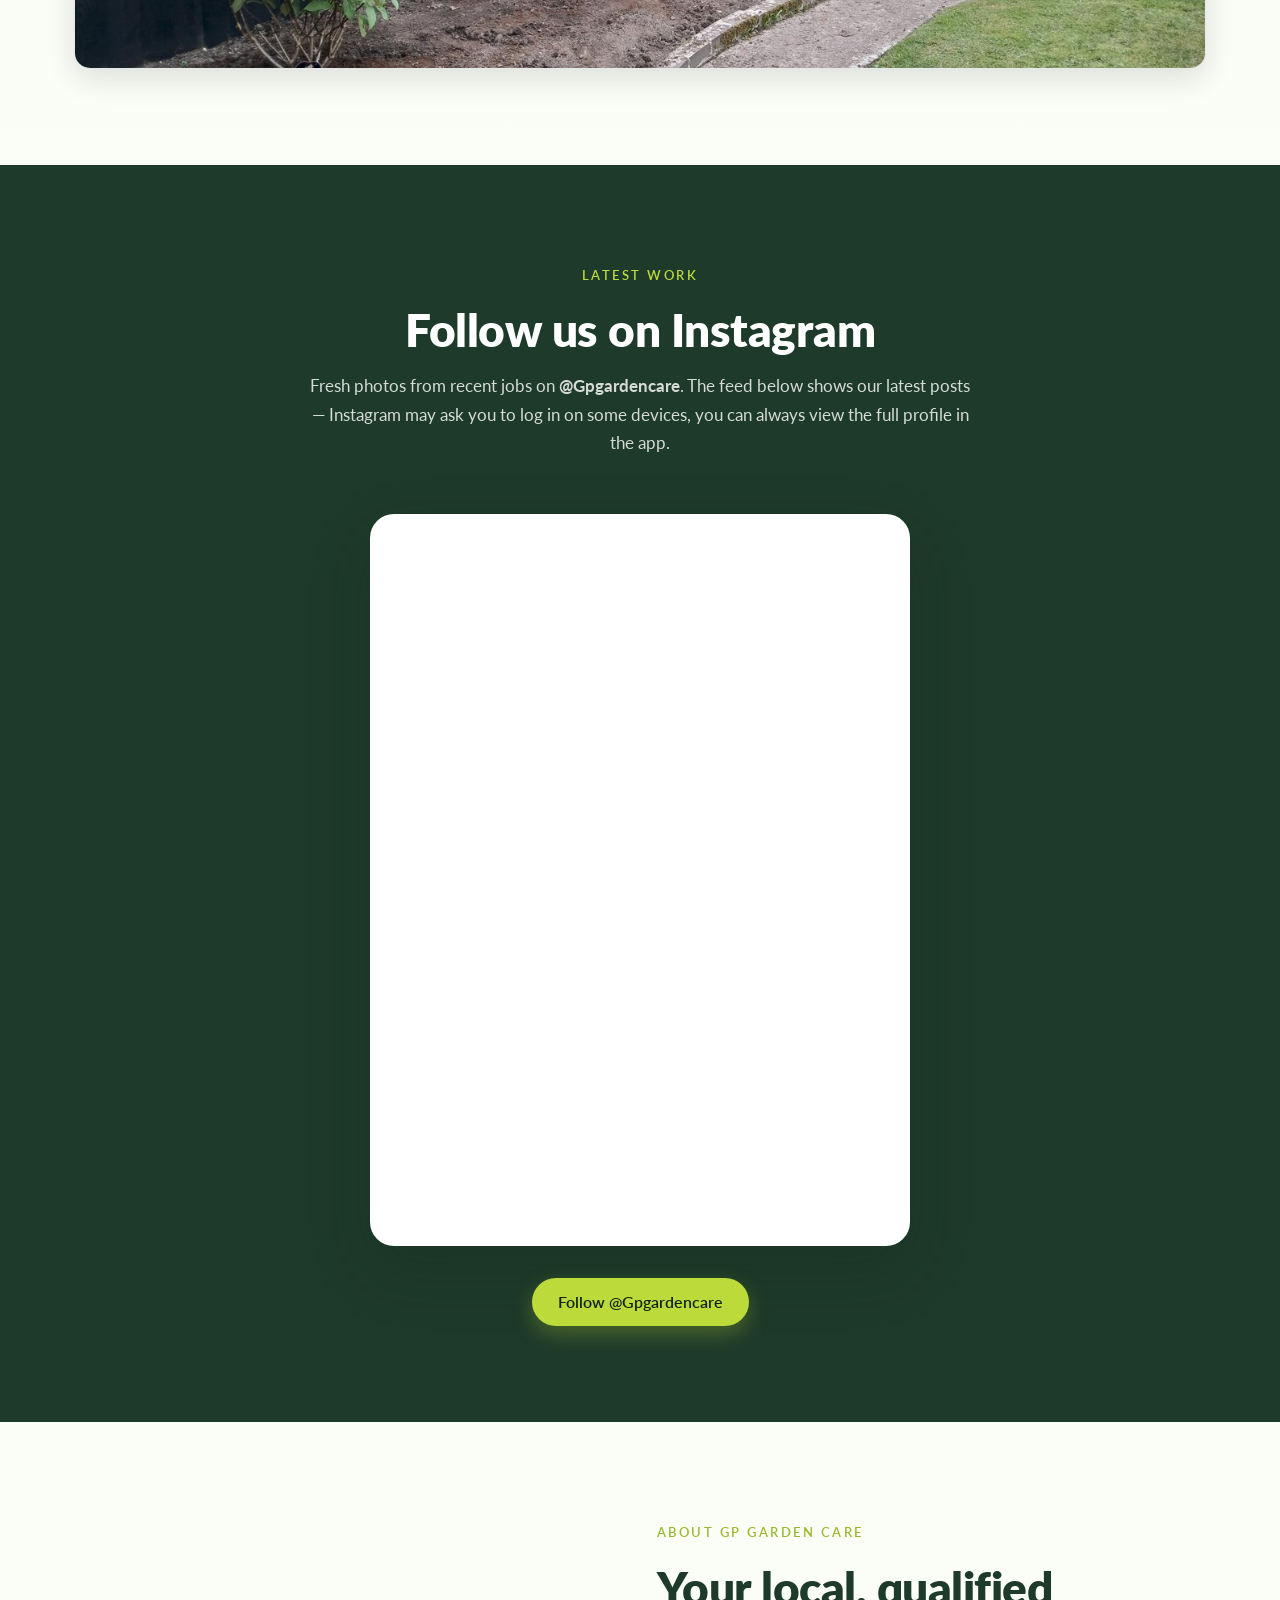
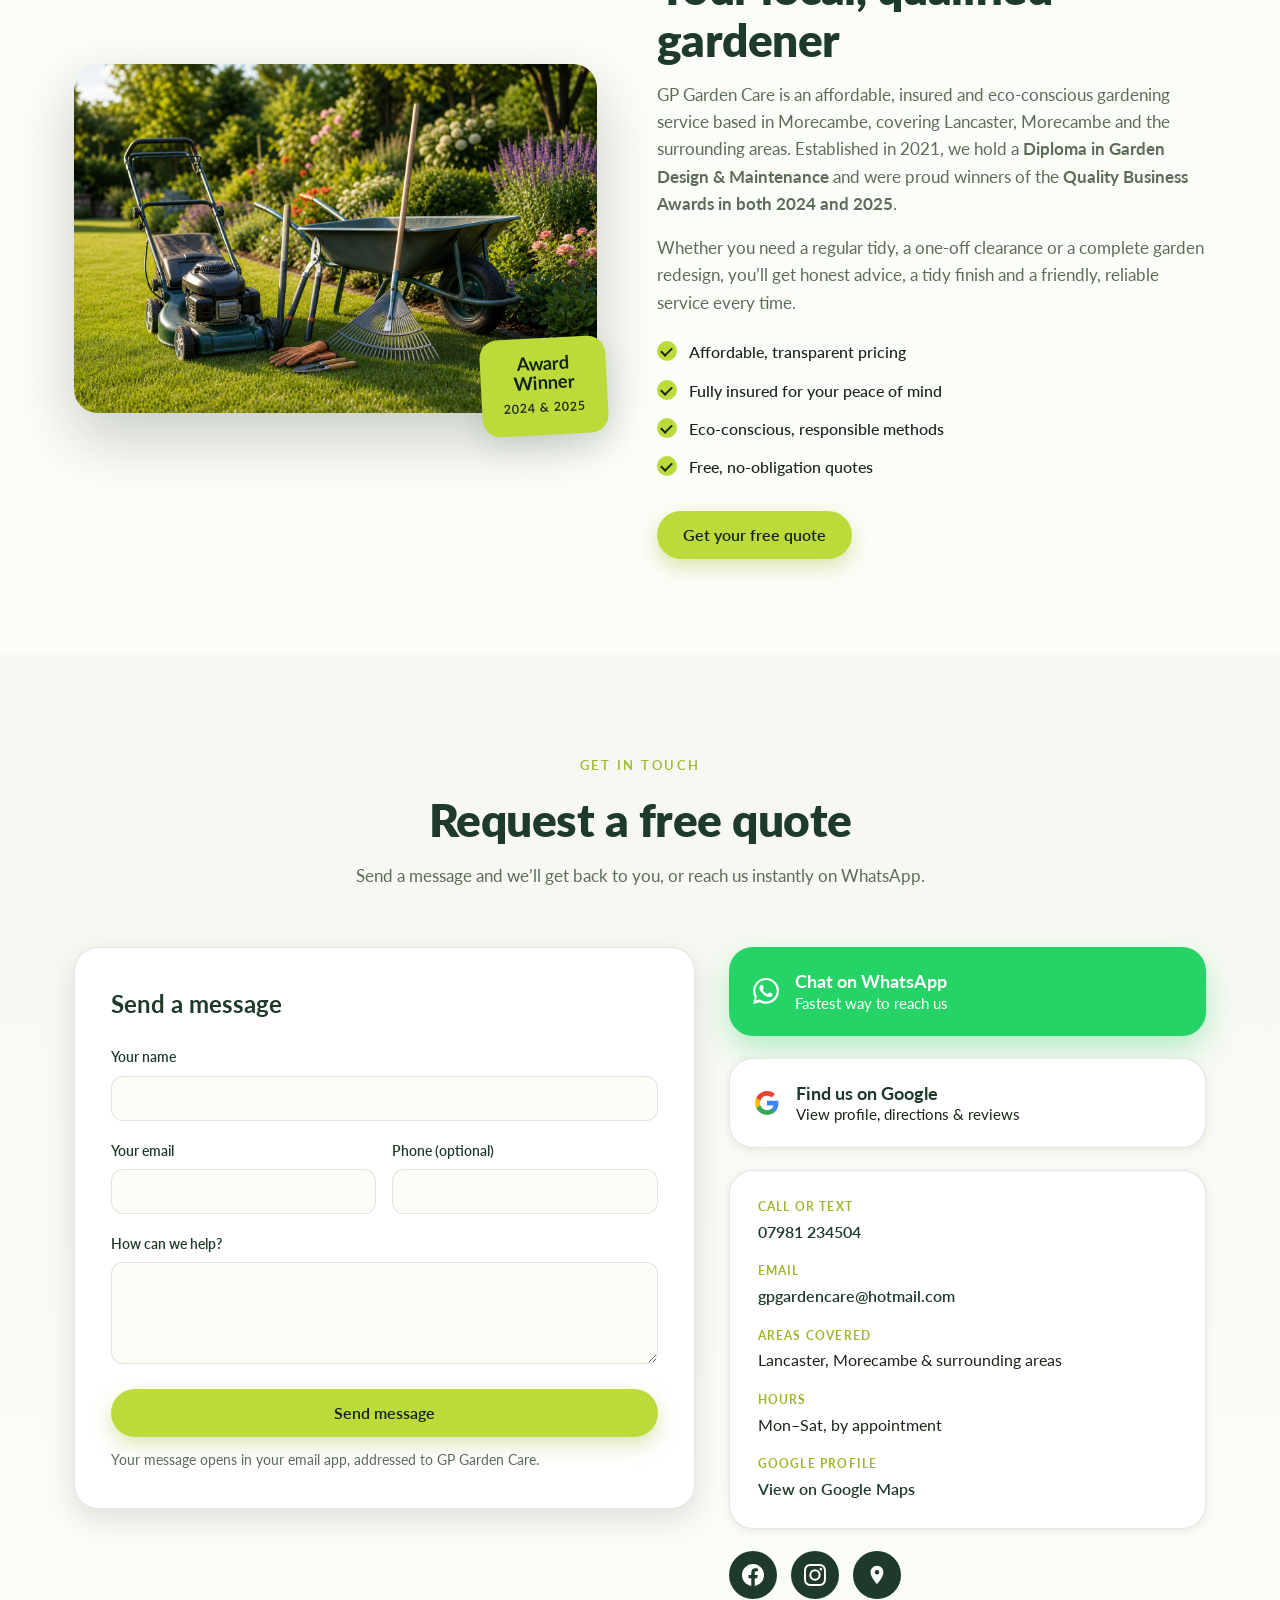
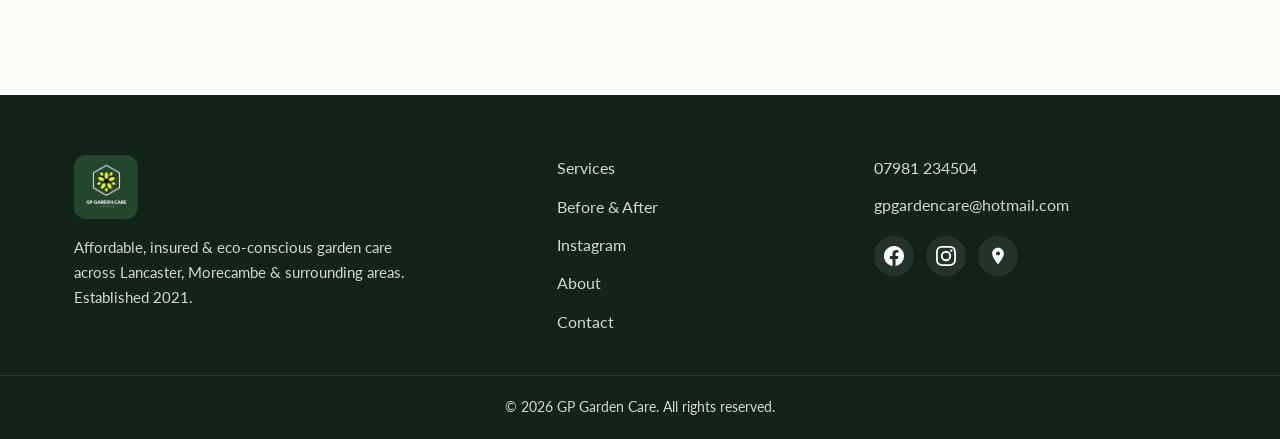
==== commit 306ce5f4: "Use real client photos in before/after sliders and hydrangea showcase. Optimise Before/After 1 and 2" ====
--- a/index.html
+++ b/index.html
@@ -240,38 +240,40 @@
             </p>
           </div>
 
-          <div class="ba-slider reveal" id="ba-slider">
-            <div class="ba-image ba-after">
-              <img src="Images/after-1.jpg" alt="Garden restored with neat lawn and tidy borders after clearance" loading="lazy" width="1600" height="1000" />
-              <span class="ba-tag ba-tag-after">After</span>
+          <div class="ba-sliders">
+            <div class="ba-slider reveal">
+              <div class="ba-image ba-after">
+                <img src="Images/after-1.jpg" alt="Garden after clearance and tidy-up by GP Garden Care" loading="lazy" width="1600" height="1000" />
+                <span class="ba-tag ba-tag-after">After</span>
+              </div>
+              <div class="ba-image ba-before">
+                <img src="Images/before-1.jpg" alt="Overgrown garden before clearance by GP Garden Care" loading="lazy" width="1600" height="1000" />
+                <span class="ba-tag ba-tag-before">Before</span>
+              </div>
+              <div class="ba-handle" role="slider" aria-label="Reveal before and after for job 1" aria-valuemin="0" aria-valuemax="100" aria-valuenow="50" tabindex="0">
+                <span class="ba-handle-circle">
+                  <svg viewBox="0 0 24 24" width="20" height="20"><path fill="currentColor" d="M8 7l-5 5 5 5V7zm8 0v10l5-5-5-5z"/></svg>
+                </span>
+              </div>
+              <input class="ba-range" type="range" min="0" max="100" value="50" aria-label="Reveal before and after for job 1" />
             </div>
-            <div class="ba-image ba-before" id="ba-before">
-              <img src="Images/before-1.jpg" alt="Overgrown garden with uneven lawn and stone path before clearance" loading="lazy" width="1600" height="1000" />
-              <span class="ba-tag ba-tag-before">Before</span>
+
+            <div class="ba-slider reveal">
+              <div class="ba-image ba-after">
+                <img src="Images/after-2.jpg" alt="Garden after transformation by GP Garden Care" loading="lazy" width="1400" height="1000" />
+                <span class="ba-tag ba-tag-after">After</span>
+              </div>
+              <div class="ba-image ba-before">
+                <img src="Images/before-2.jpg" alt="Garden before transformation by GP Garden Care" loading="lazy" width="1400" height="1000" />
+                <span class="ba-tag ba-tag-before">Before</span>
+              </div>
+              <div class="ba-handle" role="slider" aria-label="Reveal before and after for job 2" aria-valuemin="0" aria-valuemax="100" aria-valuenow="50" tabindex="0">
+                <span class="ba-handle-circle">
+                  <svg viewBox="0 0 24 24" width="20" height="20"><path fill="currentColor" d="M8 7l-5 5 5 5V7zm8 0v10l5-5-5-5z"/></svg>
+                </span>
+              </div>
+              <input class="ba-range" type="range" min="0" max="100" value="50" aria-label="Reveal before and after for job 2" />
             </div>
-            <div class="ba-handle" id="ba-handle" role="slider" aria-label="Reveal before and after" aria-valuemin="0" aria-valuemax="100" aria-valuenow="50" tabindex="0">
-              <span class="ba-handle-circle">
-                <svg viewBox="0 0 24 24" width="20" height="20"><path fill="currentColor" d="M8 7l-5 5 5 5V7zm8 0v10l5-5-5-5z"/></svg>
-              </span>
-            </div>
-            <input class="ba-range" id="ba-range" type="range" min="0" max="100" value="50" aria-label="Reveal before and after image" />
-          </div>
-
-          <div class="ba-grid">
-            <figure class="ba-card reveal">
-              <div class="ba-card-imgs">
-                <img src="Images/before-2.jpg" alt="Overgrown border before tidying" loading="lazy" width="800" height="600" />
-                <img src="Images/after-2.jpg" alt="Neatly planted border after work" loading="lazy" width="800" height="600" />
-              </div>
-              <figcaption>Overgrown border transformed into a vibrant, planted display.</figcaption>
-            </figure>
-            <figure class="ba-card reveal">
-              <div class="ba-card-imgs">
-                <img src="Images/before-3.jpg" alt="Overgrown hedge before trimming" loading="lazy" width="800" height="600" />
-                <img src="Images/after-3.jpg" alt="Neatly trimmed hedge after work" loading="lazy" width="800" height="600" />
-              </div>
-              <figcaption>Straggly hedge cut back to a crisp, formal finish.</figcaption>
-            </figure>
           </div>
 
           <div class="project-showcase reveal" aria-labelledby="project-showcase-title">
@@ -283,17 +285,9 @@
                 Lancaster &amp; Morecambe garden.
               </p>
             </div>
-            <div class="project-showcase-grid">
-              <figure class="project-shot">
-                <img src="Images/hydrangea-1.jpg" alt="Hydrangea planting in progress along a garden border" loading="lazy" width="800" height="600" />
-              </figure>
-              <figure class="project-shot project-shot--wide">
-                <img src="Images/hydrangea-2.jpg" alt="Finished hydrangea border with fresh mulch and seasonal planting" loading="lazy" width="1200" height="800" />
-              </figure>
-              <figure class="project-shot">
-                <img src="Images/hydrangea-3.jpg" alt="Close view of hydrangea blooms in a newly planted border" loading="lazy" width="800" height="600" />
-              </figure>
-            </div>
+            <figure class="project-shot project-shot--featured">
+              <img src="Images/hydrangea.jpg" alt="Hydrangea planting project completed by GP Garden Care" loading="lazy" width="1400" height="900" />
+            </figure>
           </div>
         </div>
       </section>
--- a/styles.css
+++ b/styles.css
@@ -569,6 +569,13 @@
 .gallery {
   background: linear-gradient(180deg, var(--cream), var(--paper));
 }
+.ba-sliders {
+  display: flex;
+  flex-direction: column;
+  gap: 40px;
+  max-width: 960px;
+  margin: 0 auto;
+}
 .ba-slider {
   position: relative;
   max-width: 960px;
@@ -714,6 +721,19 @@
 .project-showcase-lead {
   color: var(--muted);
   font-size: 1.02rem;
+}
+.project-shot--featured {
+  margin: 0;
+  border-radius: var(--radius-lg);
+  overflow: hidden;
+  box-shadow: var(--shadow-lg);
+  border: 1px solid var(--line);
+  background: var(--white);
+}
+.project-shot--featured img {
+  width: 100%;
+  max-height: 560px;
+  object-fit: cover;
 }
 .project-showcase-grid {
   display: grid;
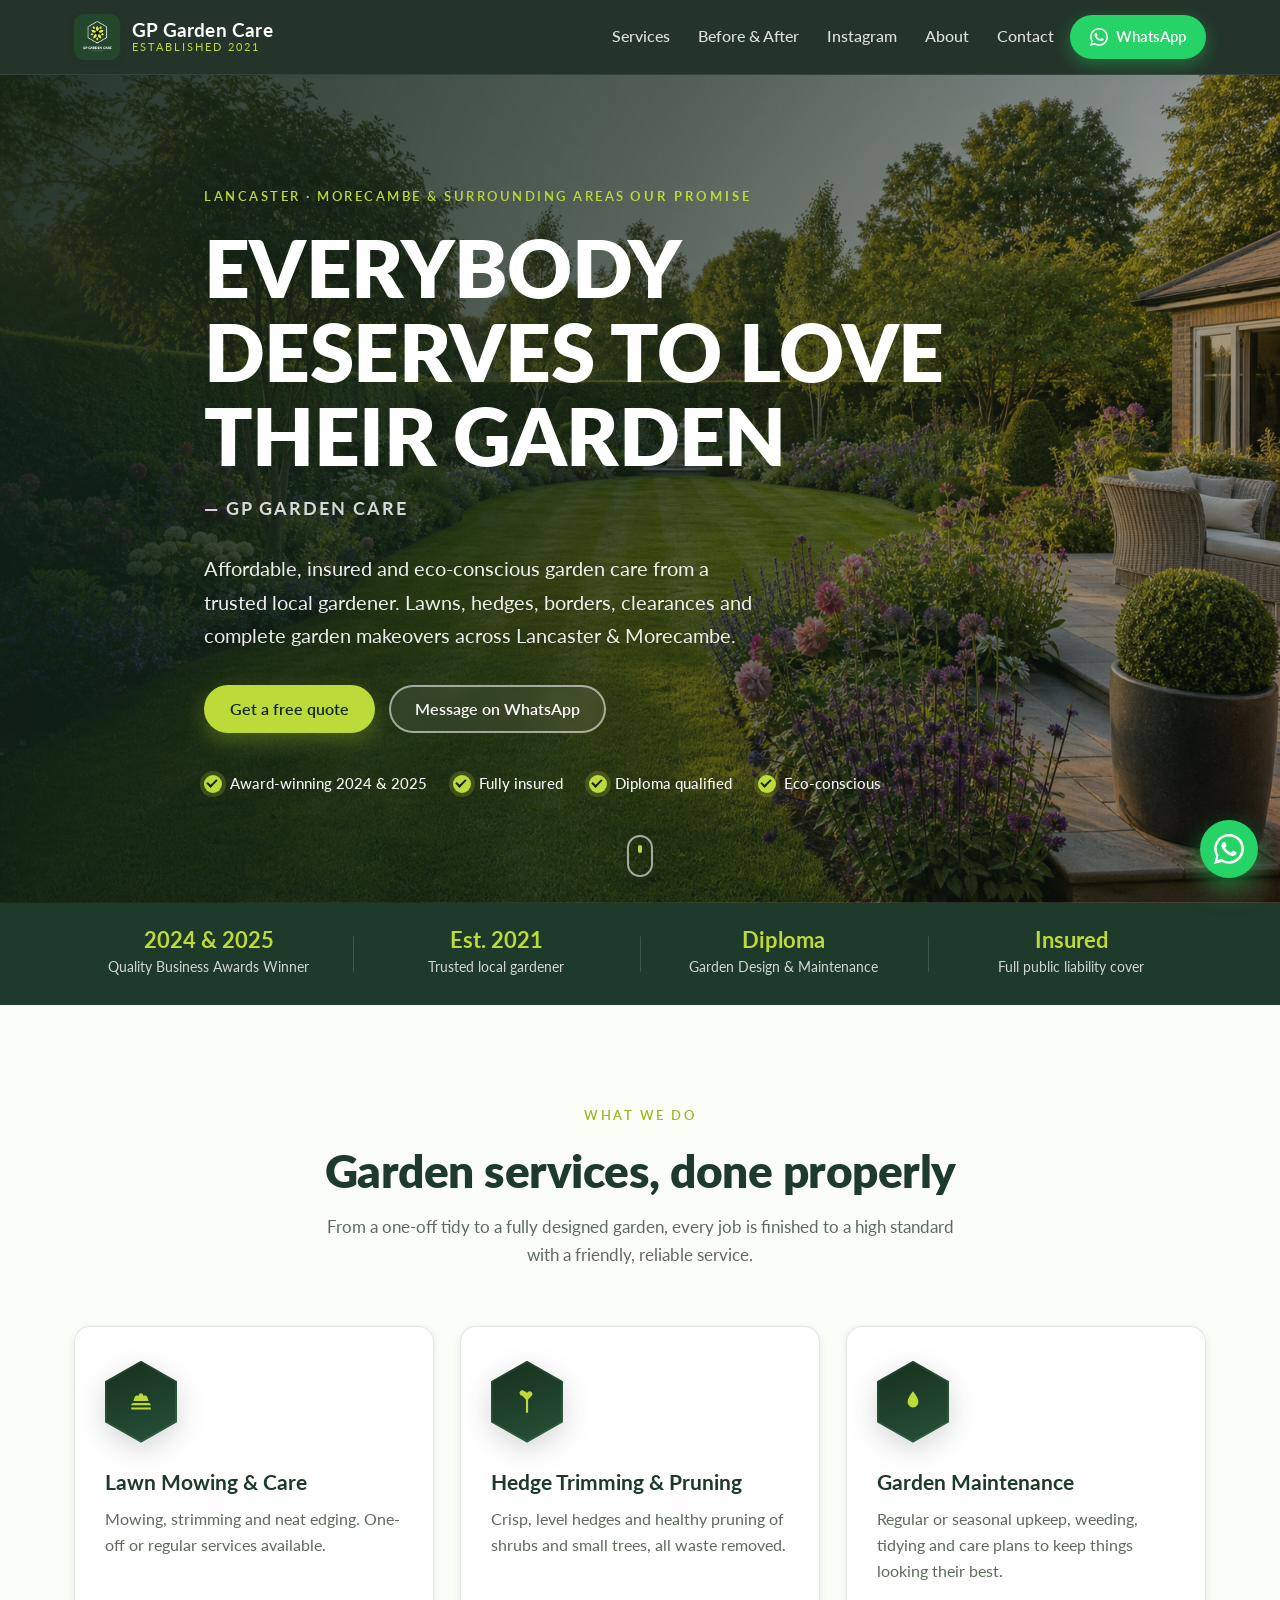
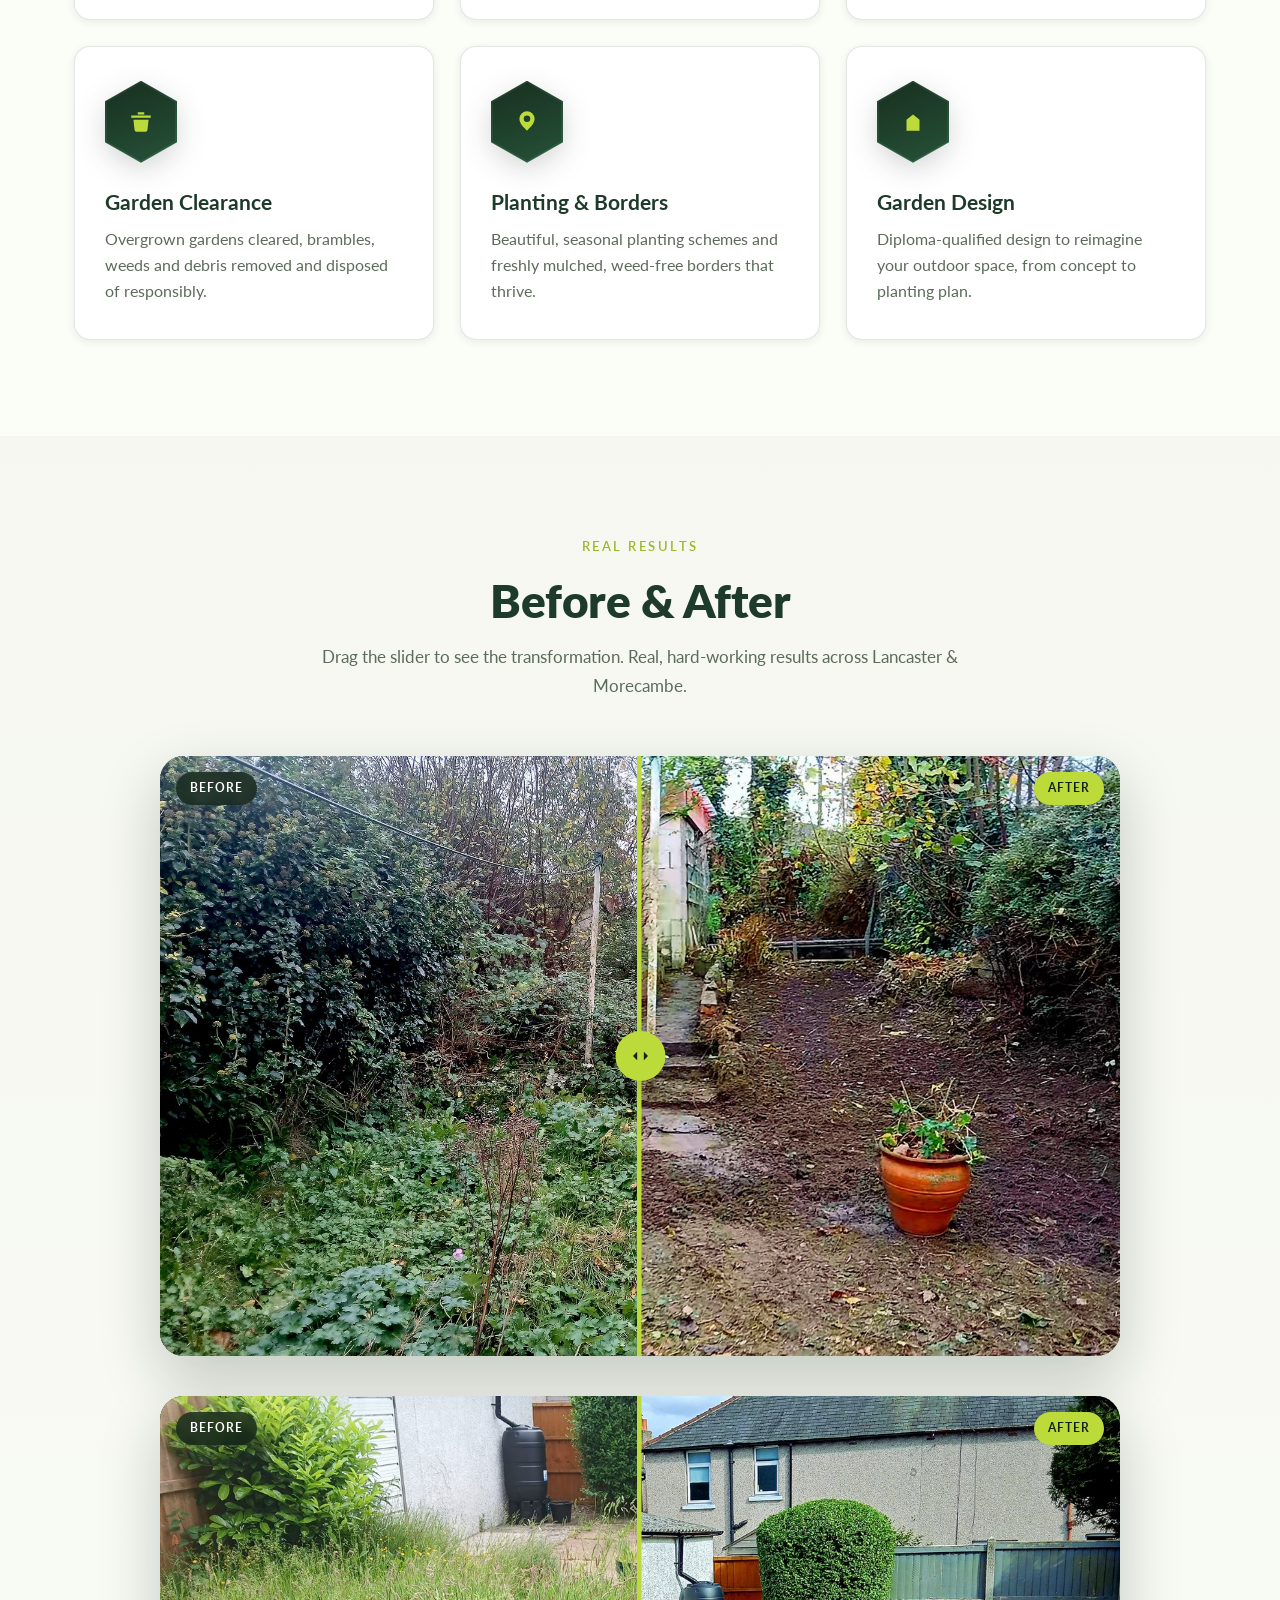
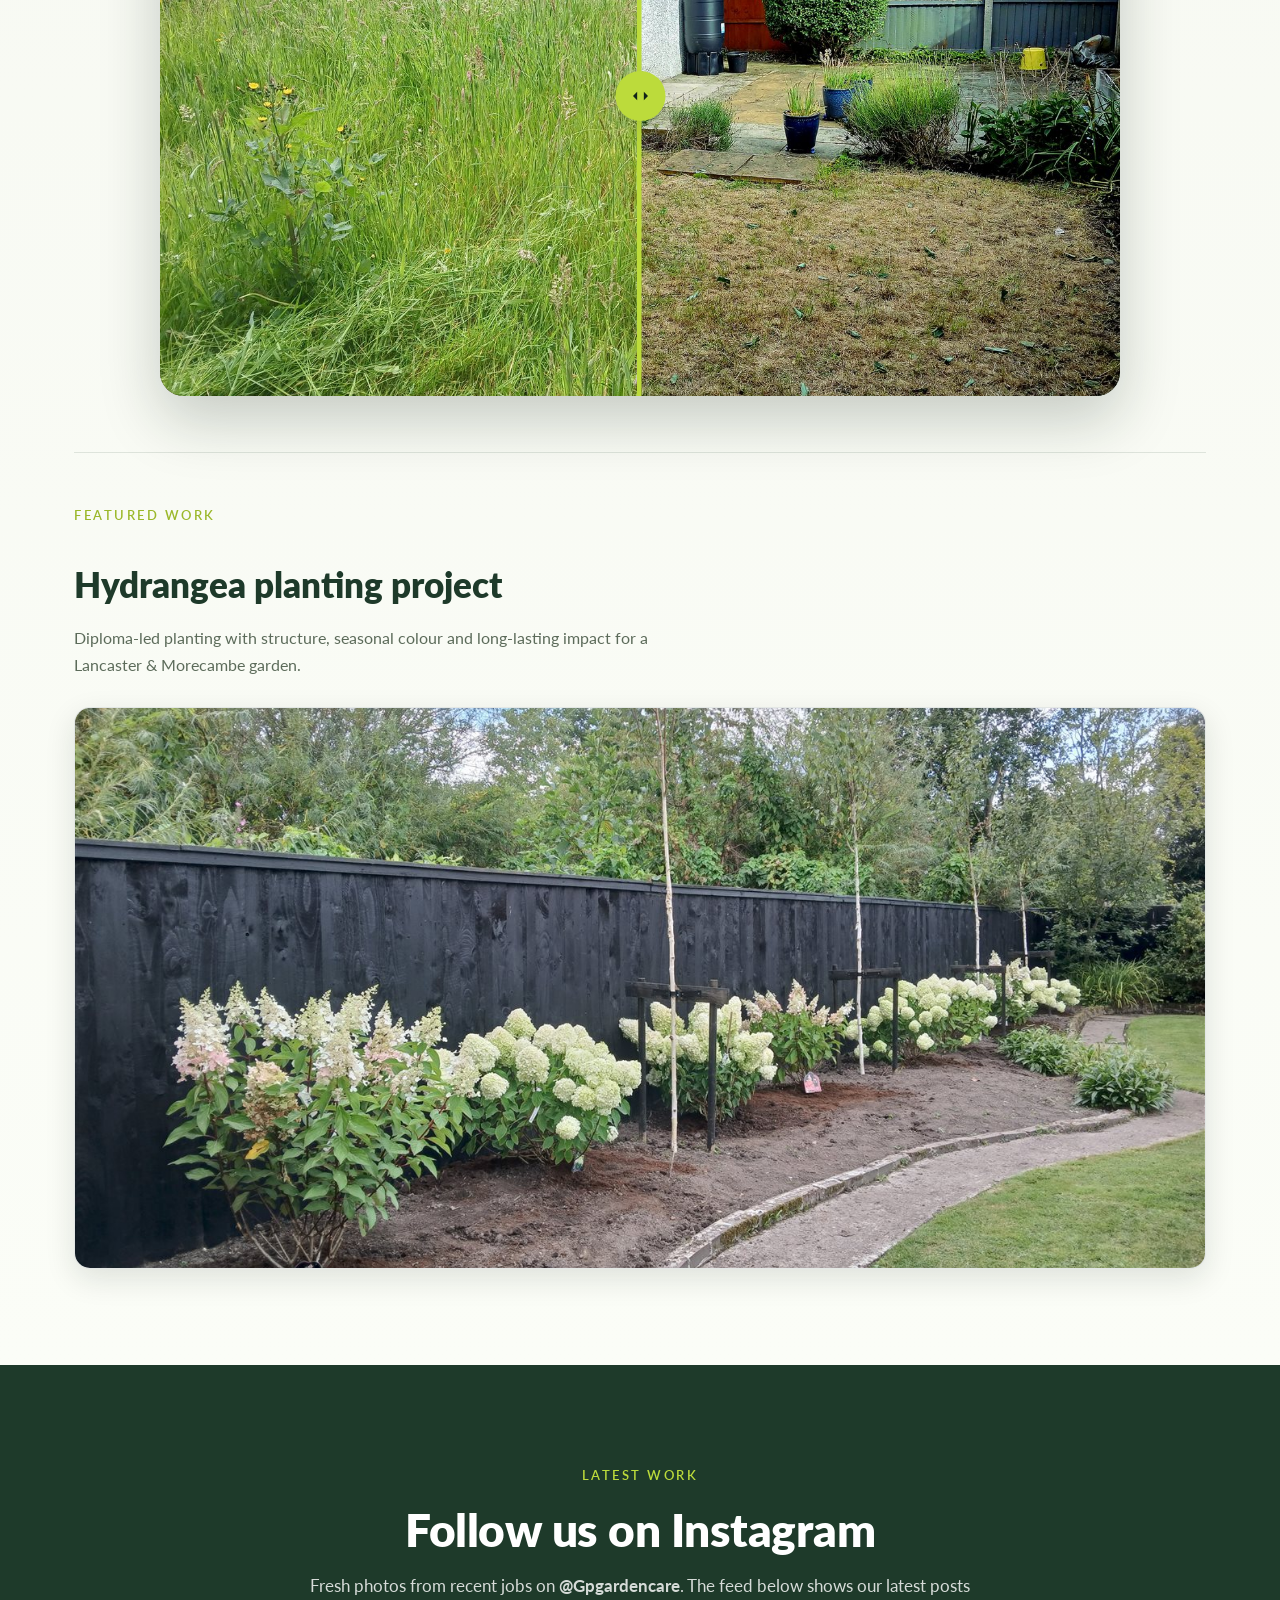
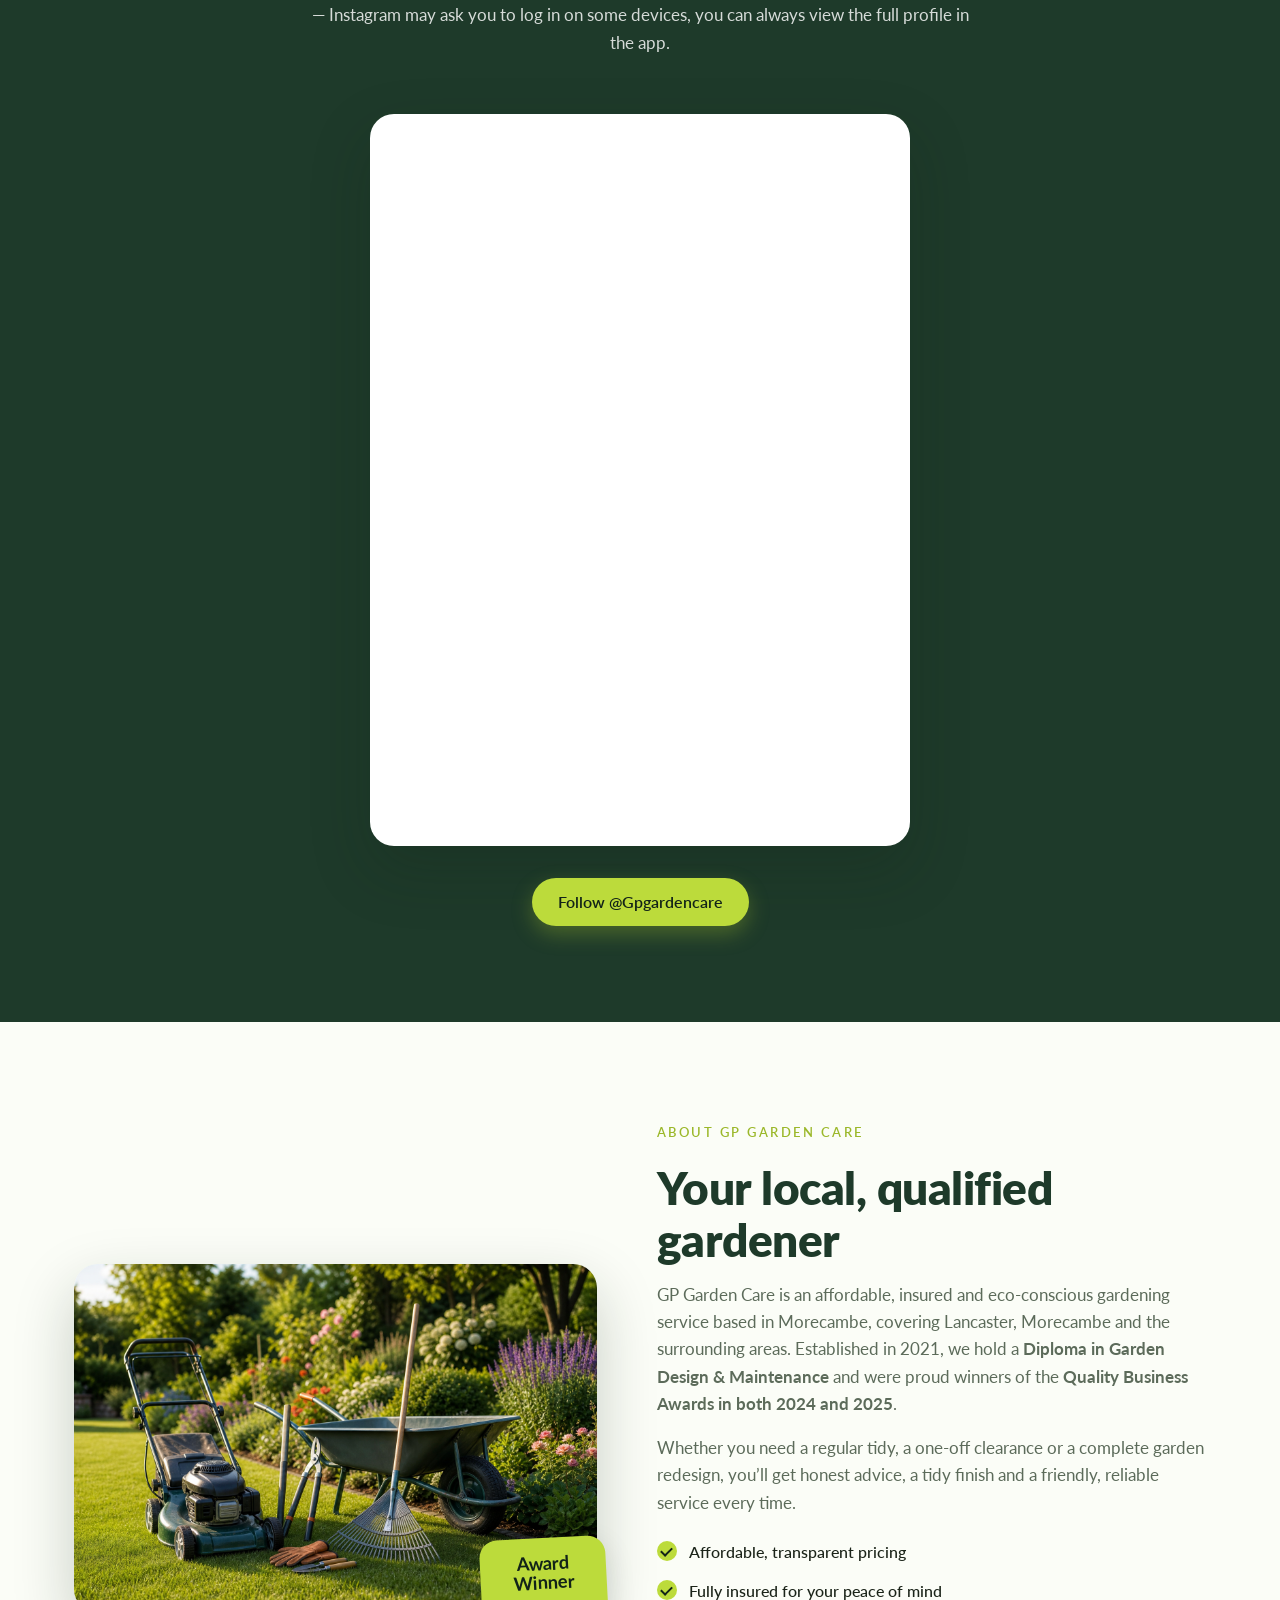
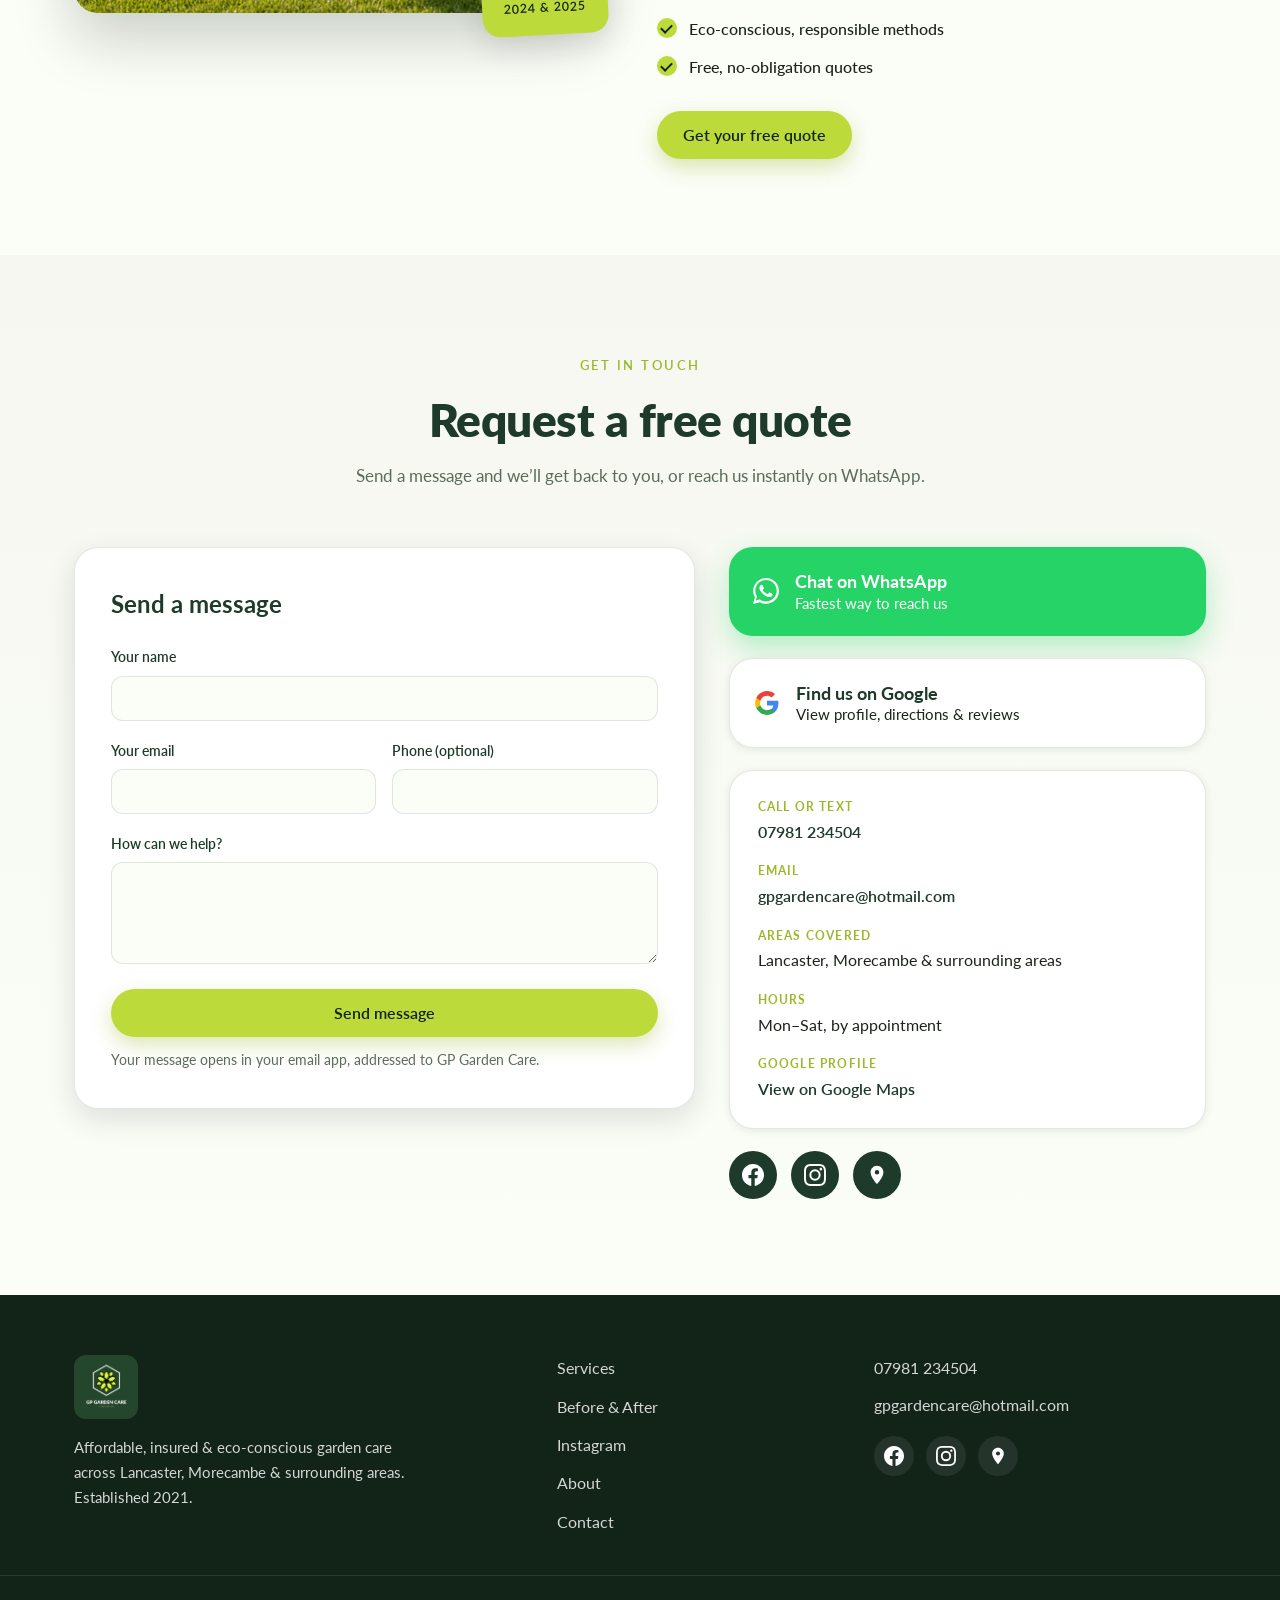
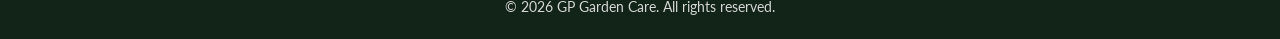
==== commit 796a125a: "Fix before/after sliders not displaying on live site. Correct slider layout sizing, eager-load galle" ====
--- a/index.html
+++ b/index.html
@@ -240,14 +240,14 @@
             </p>
           </div>
 
-          <div class="ba-sliders">
-            <div class="ba-slider reveal">
+          <div class="ba-sliders reveal">
+            <div class="ba-slider">
               <div class="ba-image ba-after">
-                <img src="Images/after-1.jpg" alt="Garden after clearance and tidy-up by GP Garden Care" loading="lazy" width="1600" height="1000" />
+                <img src="Images/after-1.jpg" alt="Garden after clearance and tidy-up by GP Garden Care" loading="eager" decoding="async" width="1600" height="1000" />
                 <span class="ba-tag ba-tag-after">After</span>
               </div>
               <div class="ba-image ba-before">
-                <img src="Images/before-1.jpg" alt="Overgrown garden before clearance by GP Garden Care" loading="lazy" width="1600" height="1000" />
+                <img src="Images/before-1.jpg" alt="Overgrown garden before clearance by GP Garden Care" loading="eager" decoding="async" width="1600" height="1000" />
                 <span class="ba-tag ba-tag-before">Before</span>
               </div>
               <div class="ba-handle" role="slider" aria-label="Reveal before and after for job 1" aria-valuemin="0" aria-valuemax="100" aria-valuenow="50" tabindex="0">
@@ -258,13 +258,13 @@
               <input class="ba-range" type="range" min="0" max="100" value="50" aria-label="Reveal before and after for job 1" />
             </div>
 
-            <div class="ba-slider reveal">
+            <div class="ba-slider">
               <div class="ba-image ba-after">
-                <img src="Images/after-2.jpg" alt="Garden after transformation by GP Garden Care" loading="lazy" width="1400" height="1000" />
+                <img src="Images/after-2.jpg" alt="Garden after transformation by GP Garden Care" loading="eager" decoding="async" width="1400" height="1000" />
                 <span class="ba-tag ba-tag-after">After</span>
               </div>
               <div class="ba-image ba-before">
-                <img src="Images/before-2.jpg" alt="Garden before transformation by GP Garden Care" loading="lazy" width="1400" height="1000" />
+                <img src="Images/before-2.jpg" alt="Garden before transformation by GP Garden Care" loading="eager" decoding="async" width="1400" height="1000" />
                 <span class="ba-tag ba-tag-before">Before</span>
               </div>
               <div class="ba-handle" role="slider" aria-label="Reveal before and after for job 2" aria-valuemin="0" aria-valuemax="100" aria-valuenow="50" tabindex="0">
--- a/styles.css
+++ b/styles.css
@@ -573,39 +573,55 @@
   display: flex;
   flex-direction: column;
   gap: 40px;
+  width: 100%;
   max-width: 960px;
   margin: 0 auto;
 }
 .ba-slider {
   position: relative;
-  max-width: 960px;
-  margin: 0 auto;
+  width: 100%;
   aspect-ratio: 16 / 10;
+  min-height: 220px;
   border-radius: var(--radius-lg);
   overflow: hidden;
   box-shadow: var(--shadow-lg);
   user-select: none;
   cursor: ew-resize;
+  background: var(--green-800);
 }
 .ba-image {
   position: absolute;
+  top: 0;
+  left: 0;
+  height: 100%;
+}
+.ba-image.ba-after {
   inset: 0;
+  width: 100%;
+  z-index: 1;
+}
+.ba-image.ba-before {
+  top: 0;
+  left: 0;
+  width: 50%;
+  overflow: hidden;
+  z-index: 2;
+  border-right: 3px solid var(--lime);
 }
 .ba-image img {
+  display: block;
   width: 100%;
   height: 100%;
   object-fit: cover;
   pointer-events: none;
 }
-.ba-before {
-  width: 50%;
-  overflow: hidden;
-  border-right: 3px solid var(--lime);
-}
 .ba-before img {
-  width: 100vw;
-  max-width: 960px;
+  position: absolute;
+  top: 0;
+  left: 0;
   height: 100%;
+  max-width: none;
+  object-fit: cover;
 }
 .ba-tag {
   position: absolute;
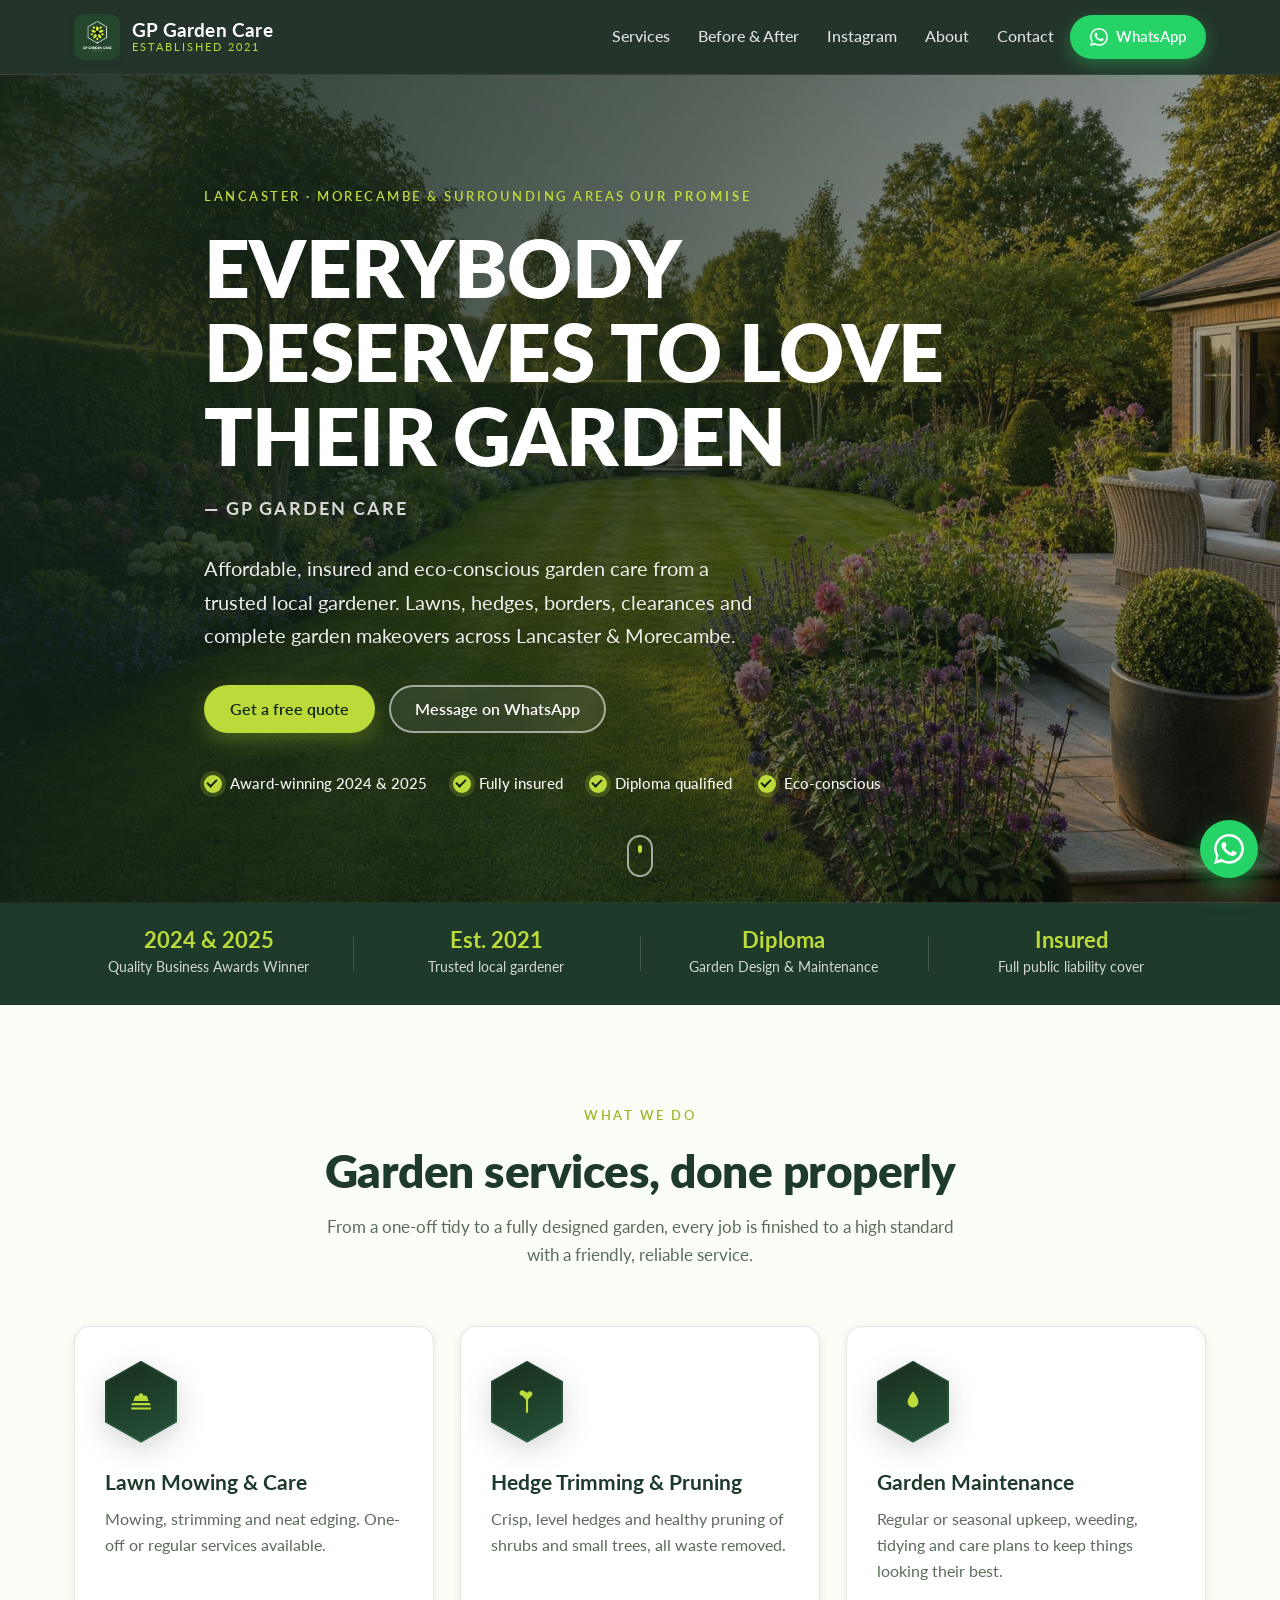
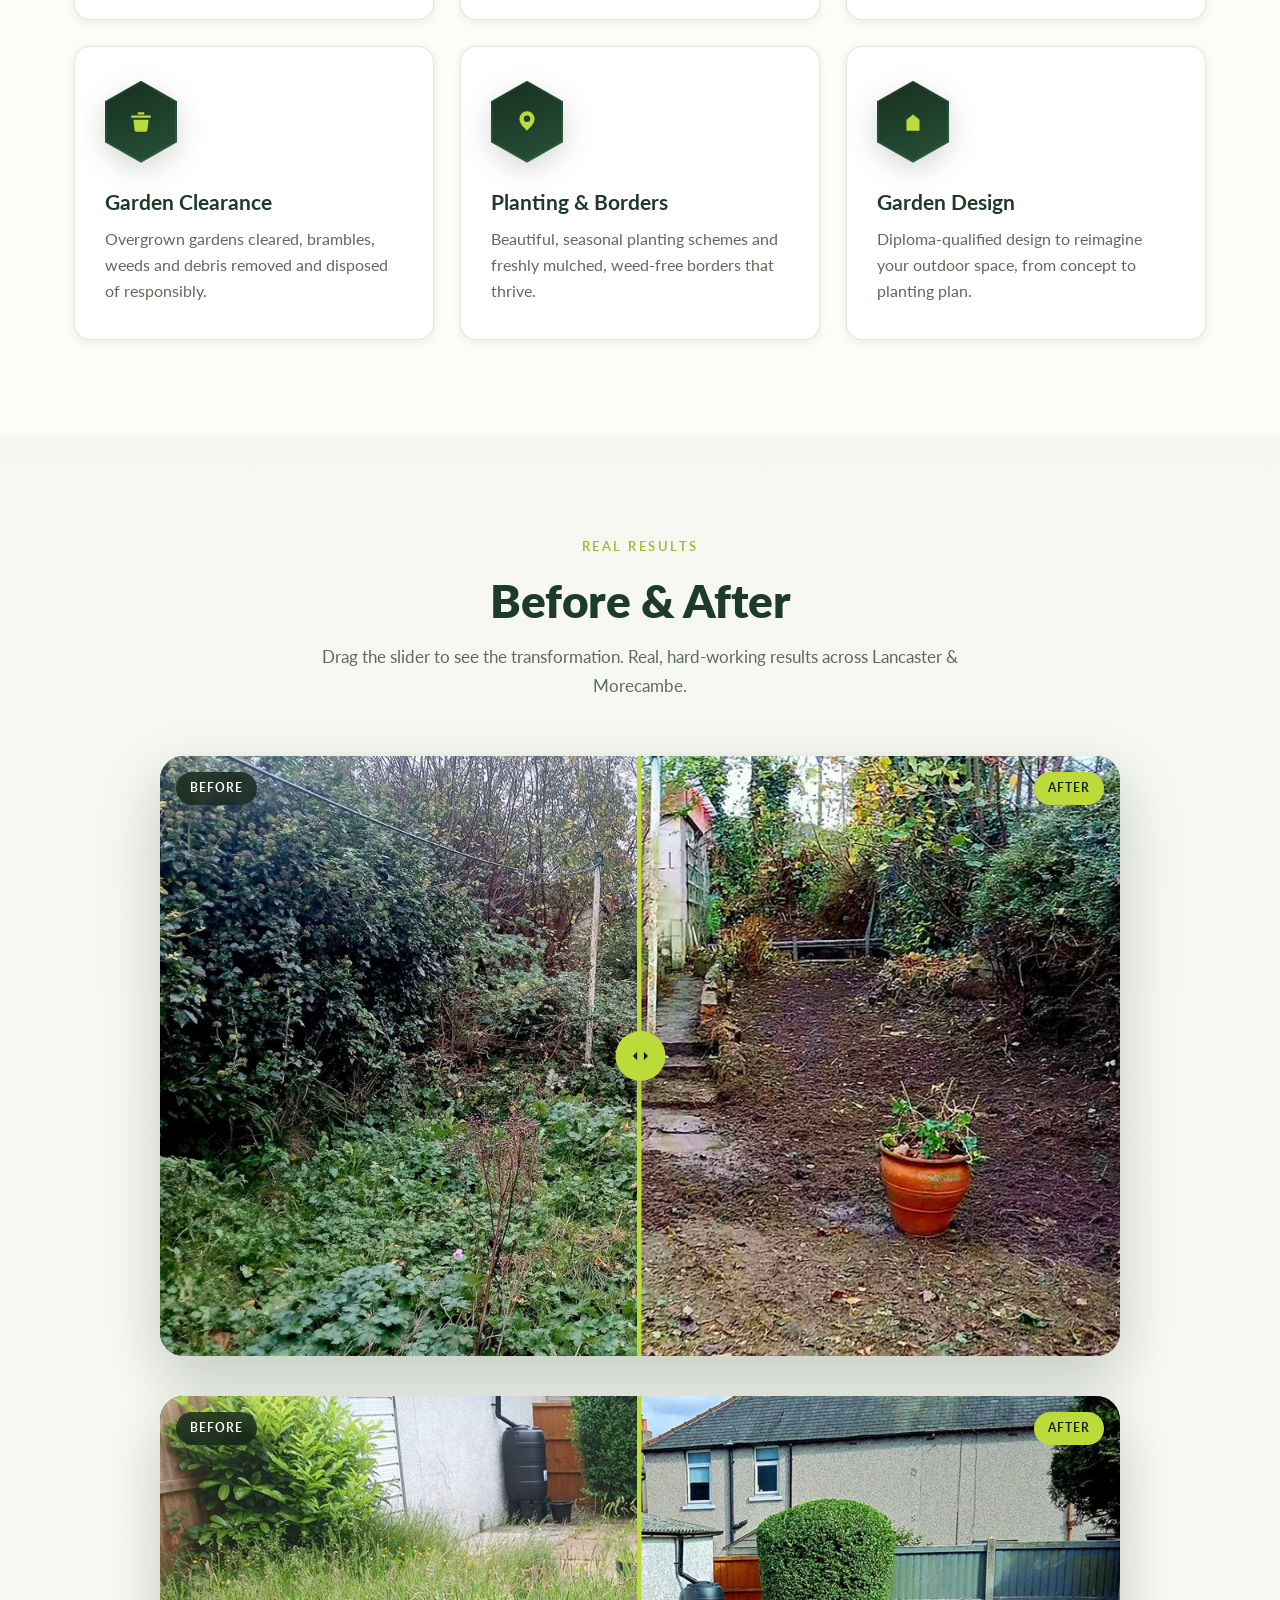
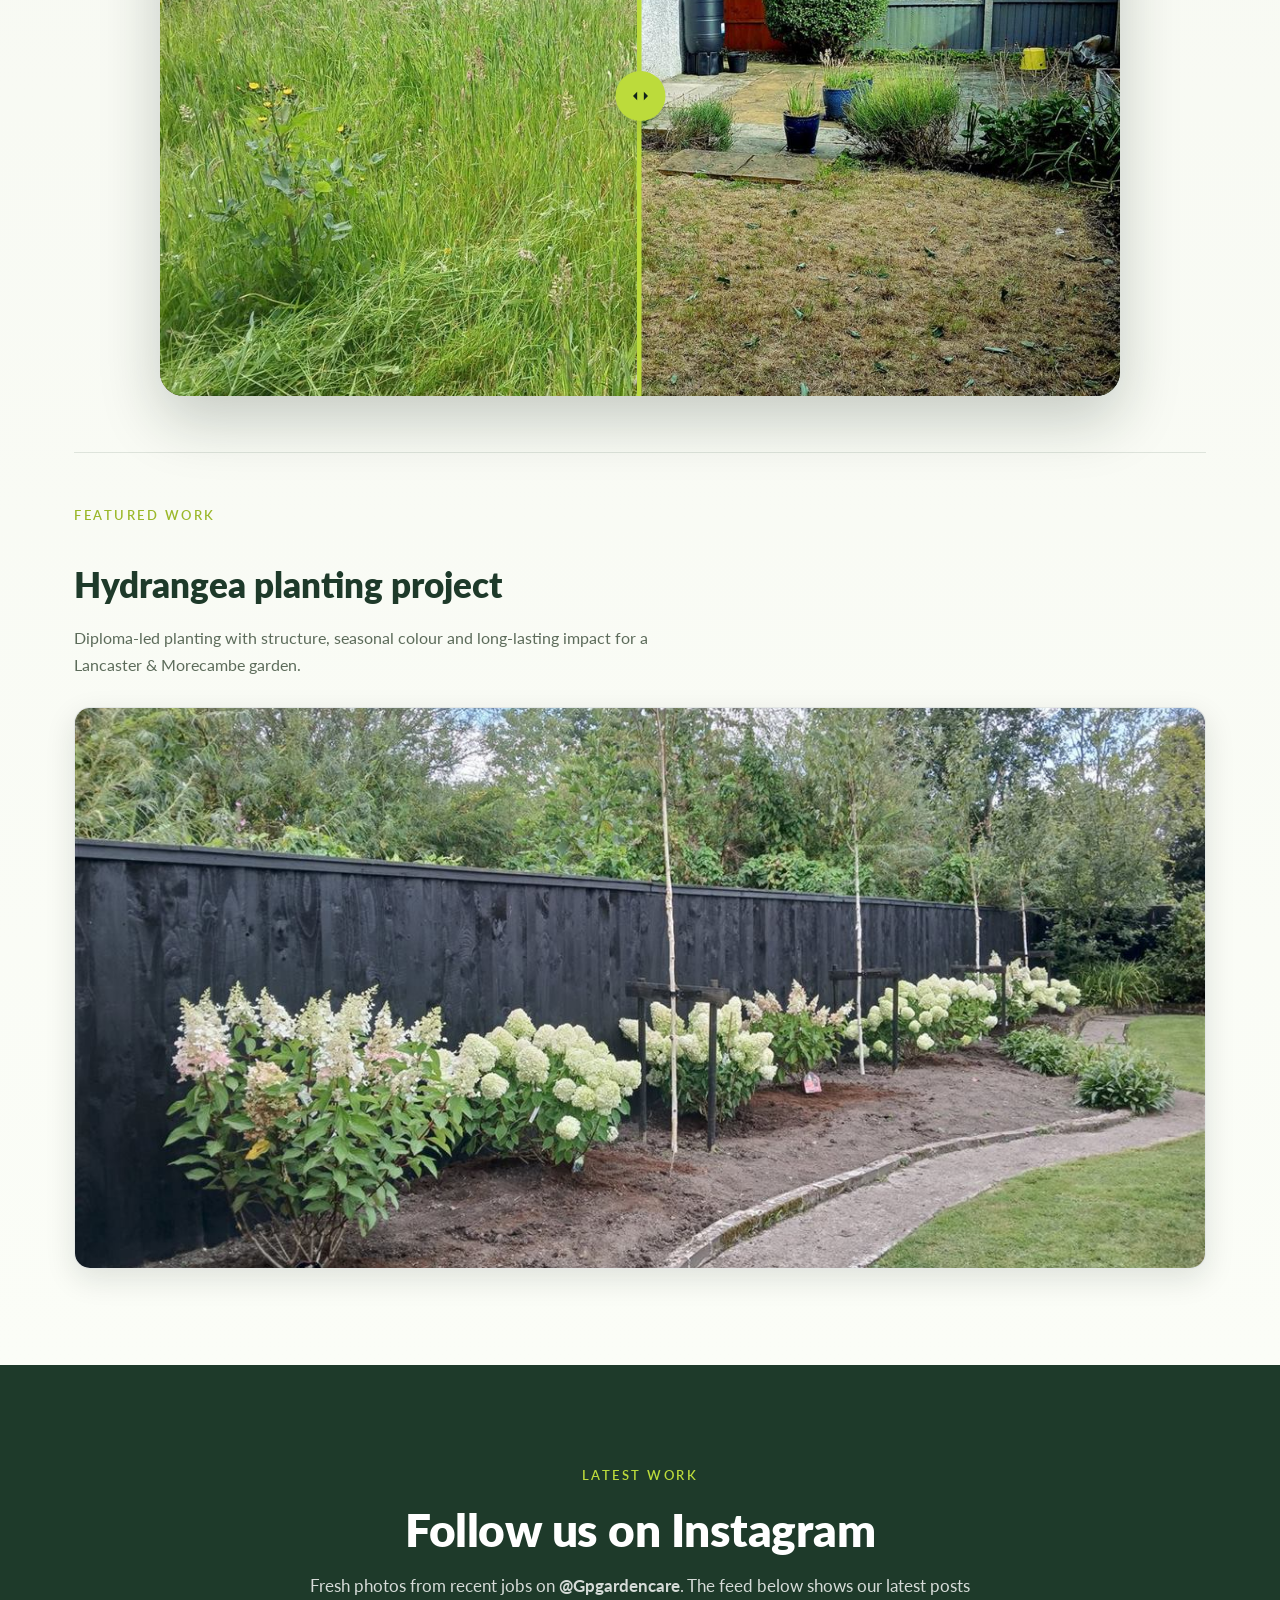
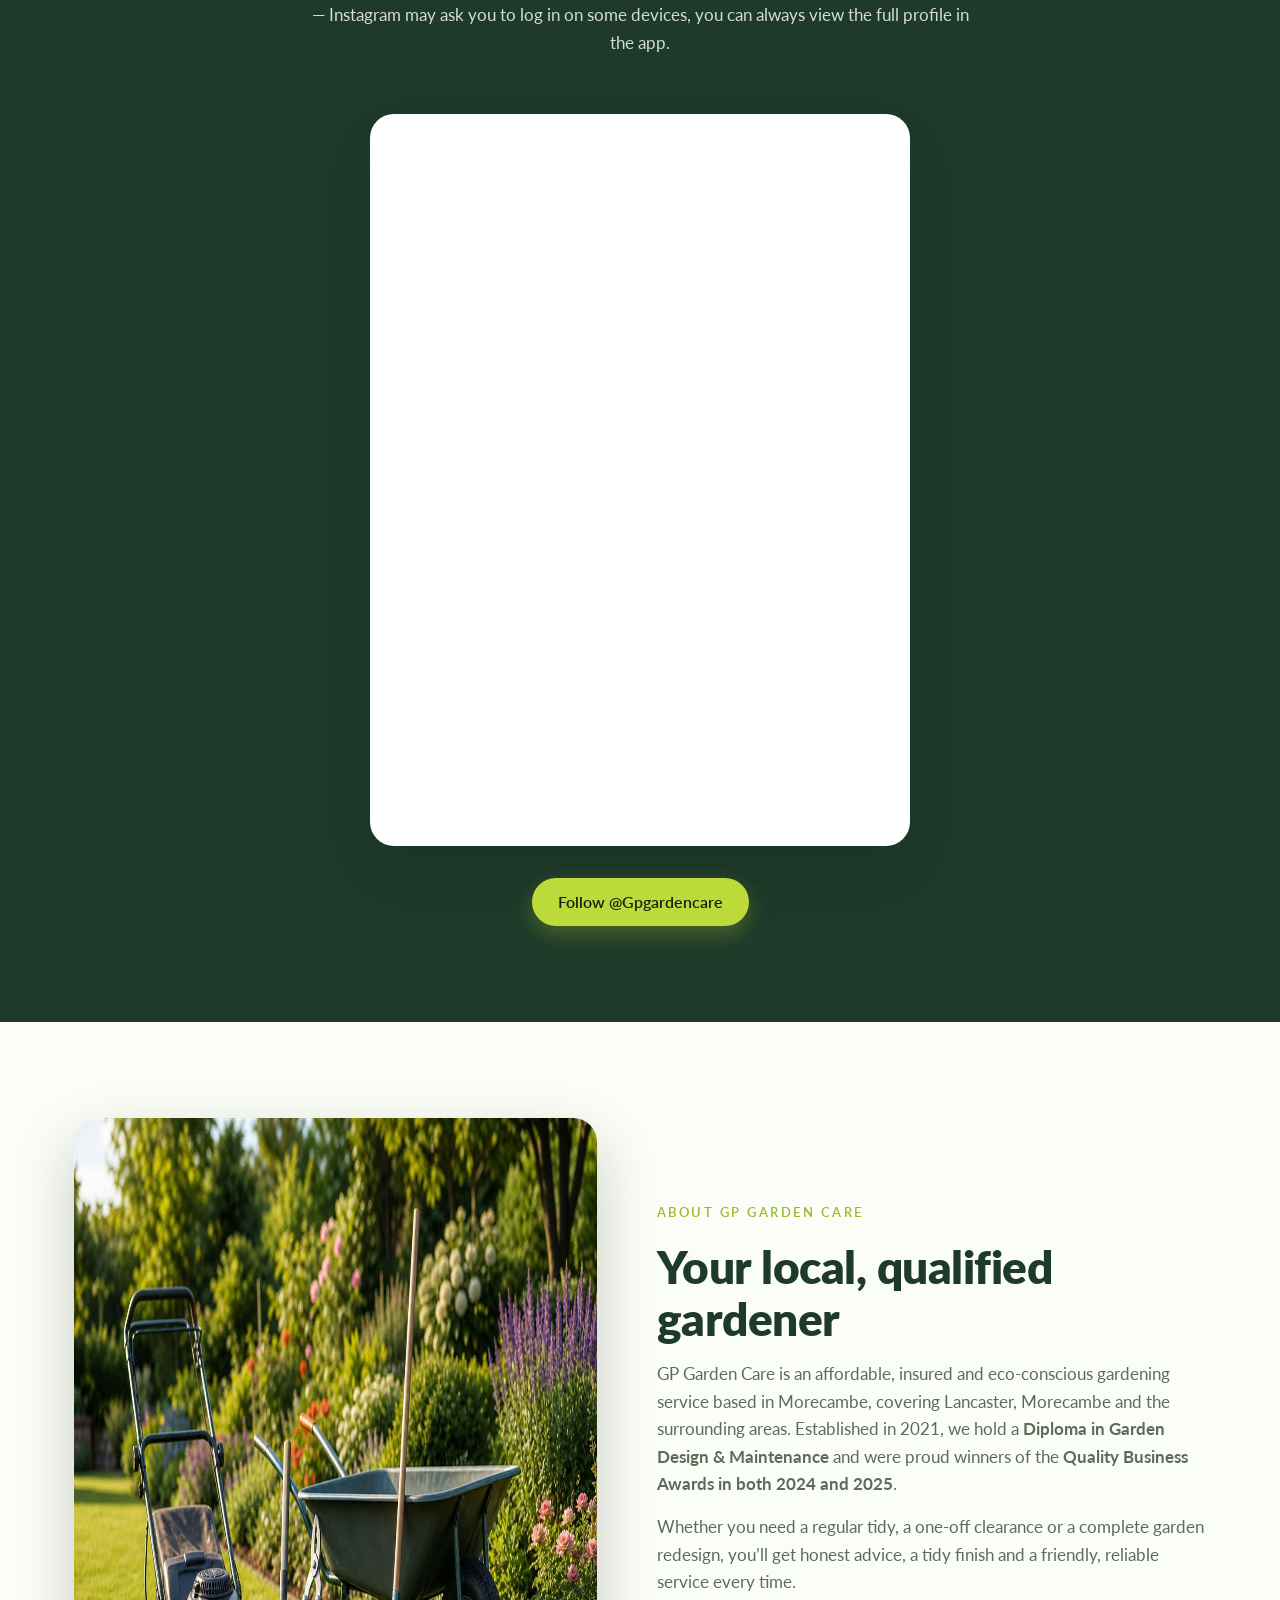
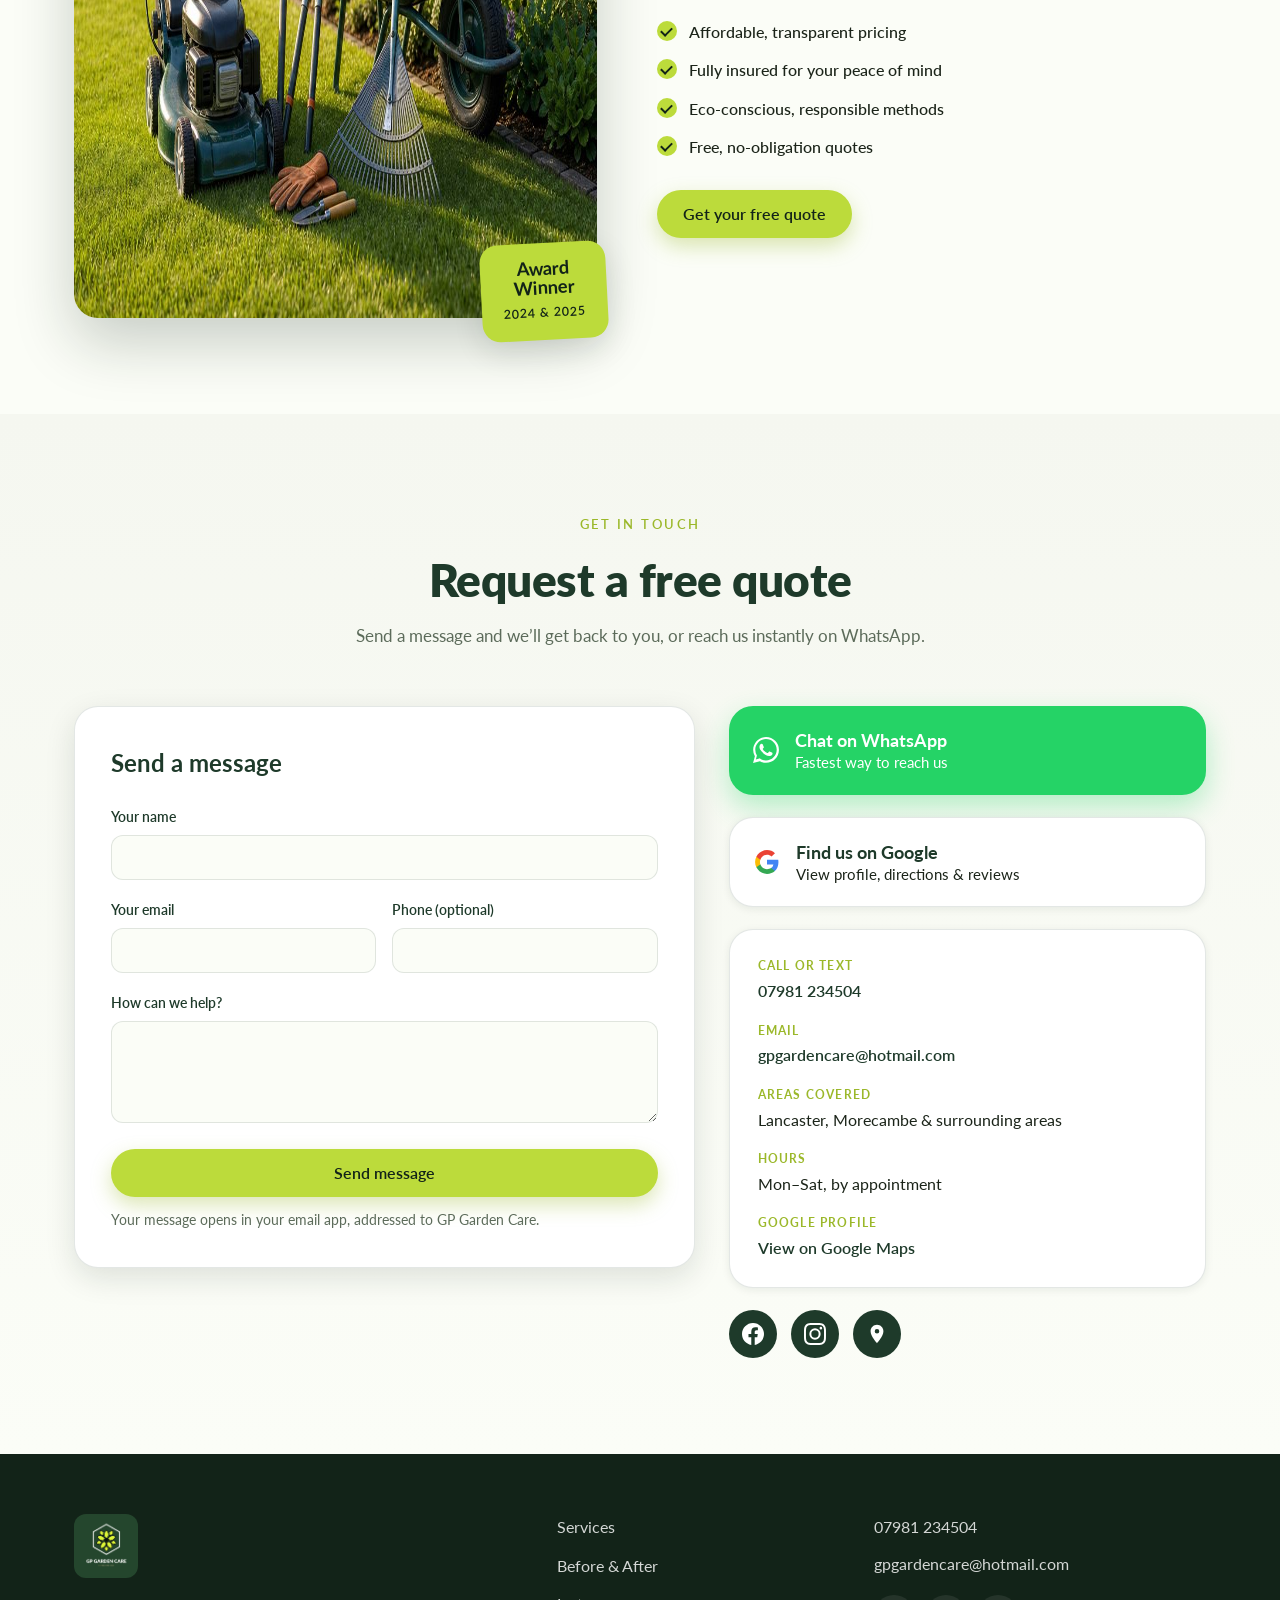
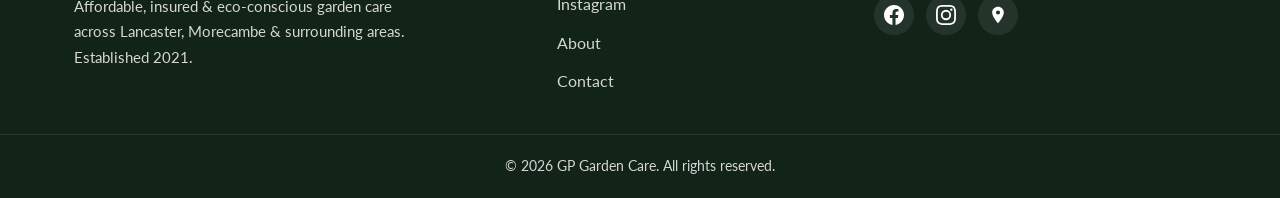
==== commit 02d00a0d: "Optimise images and improve loading performance. Compress photos for the web, preload the hero, and " ====
--- a/index.html
+++ b/index.html
@@ -22,6 +22,7 @@
       rel="stylesheet"
     />
     <link rel="stylesheet" href="styles.css" />
+    <link rel="preload" as="image" href="Images/hero.jpg" fetchpriority="high" />
 
     <!-- Open Graph / social preview -->
     <meta property="og:type" content="website" />
@@ -243,11 +244,11 @@
           <div class="ba-sliders reveal">
             <div class="ba-slider">
               <div class="ba-image ba-after">
-                <img src="Images/after-1.jpg" alt="Garden after clearance and tidy-up by GP Garden Care" loading="eager" decoding="async" width="1600" height="1000" />
+                <img src="Images/after-1.jpg" alt="Garden after clearance and tidy-up by GP Garden Care" loading="eager" decoding="async" fetchpriority="high" width="1200" height="675" />
                 <span class="ba-tag ba-tag-after">After</span>
               </div>
               <div class="ba-image ba-before">
-                <img src="Images/before-1.jpg" alt="Overgrown garden before clearance by GP Garden Care" loading="eager" decoding="async" width="1600" height="1000" />
+                <img src="Images/before-1.jpg" alt="Overgrown garden before clearance by GP Garden Care" loading="eager" decoding="async" width="1200" height="900" />
                 <span class="ba-tag ba-tag-before">Before</span>
               </div>
               <div class="ba-handle" role="slider" aria-label="Reveal before and after for job 1" aria-valuemin="0" aria-valuemax="100" aria-valuenow="50" tabindex="0">
@@ -260,11 +261,11 @@
 
             <div class="ba-slider">
               <div class="ba-image ba-after">
-                <img src="Images/after-2.jpg" alt="Garden after transformation by GP Garden Care" loading="eager" decoding="async" width="1400" height="1000" />
+                <img src="Images/after-2.jpg" alt="Garden after transformation by GP Garden Care" loading="lazy" decoding="async" width="1200" height="900" />
                 <span class="ba-tag ba-tag-after">After</span>
               </div>
               <div class="ba-image ba-before">
-                <img src="Images/before-2.jpg" alt="Garden before transformation by GP Garden Care" loading="eager" decoding="async" width="1400" height="1000" />
+                <img src="Images/before-2.jpg" alt="Garden before transformation by GP Garden Care" loading="lazy" decoding="async" width="1200" height="900" />
                 <span class="ba-tag ba-tag-before">Before</span>
               </div>
               <div class="ba-handle" role="slider" aria-label="Reveal before and after for job 2" aria-valuemin="0" aria-valuemax="100" aria-valuenow="50" tabindex="0">
@@ -286,7 +287,7 @@
               </p>
             </div>
             <figure class="project-shot project-shot--featured">
-              <img src="Images/hydrangea.jpg" alt="Hydrangea planting project completed by GP Garden Care" loading="lazy" width="1400" height="900" />
+              <img src="Images/hydrangea.jpg" alt="Hydrangea planting project completed by GP Garden Care" loading="lazy" decoding="async" width="1200" height="900" />
             </figure>
           </div>
         </div>
@@ -328,7 +329,7 @@
       <section class="section about" id="about" aria-labelledby="about-title">
         <div class="wrap about-grid">
           <div class="about-media reveal">
-            <img src="Images/about.jpg" alt="Professional gardening tools on a freshly mown lawn" />
+            <img src="Images/about.jpg" alt="Professional gardening tools on a freshly mown lawn" loading="lazy" decoding="async" width="1200" height="800" />
             <div class="about-badge">
               <strong>Award<br />Winner</strong>
               <span>2024 &amp; 2025</span>
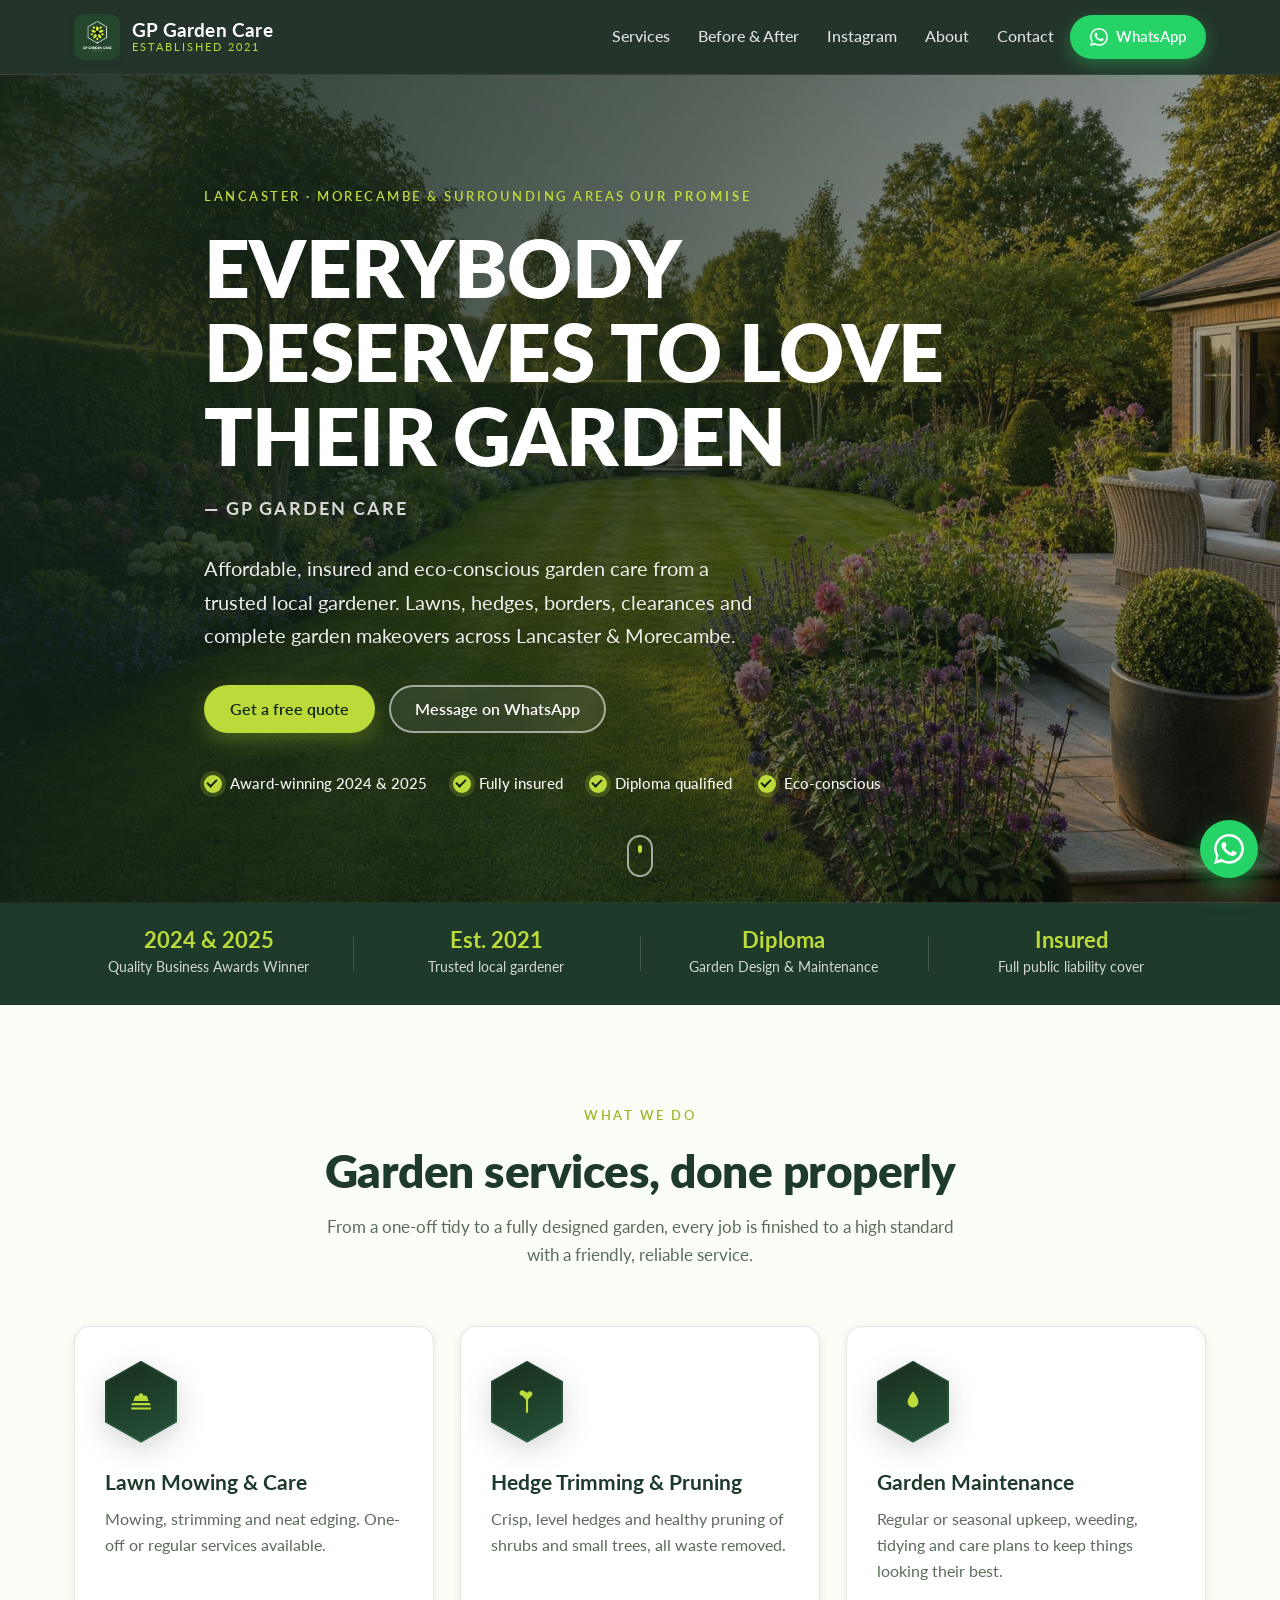
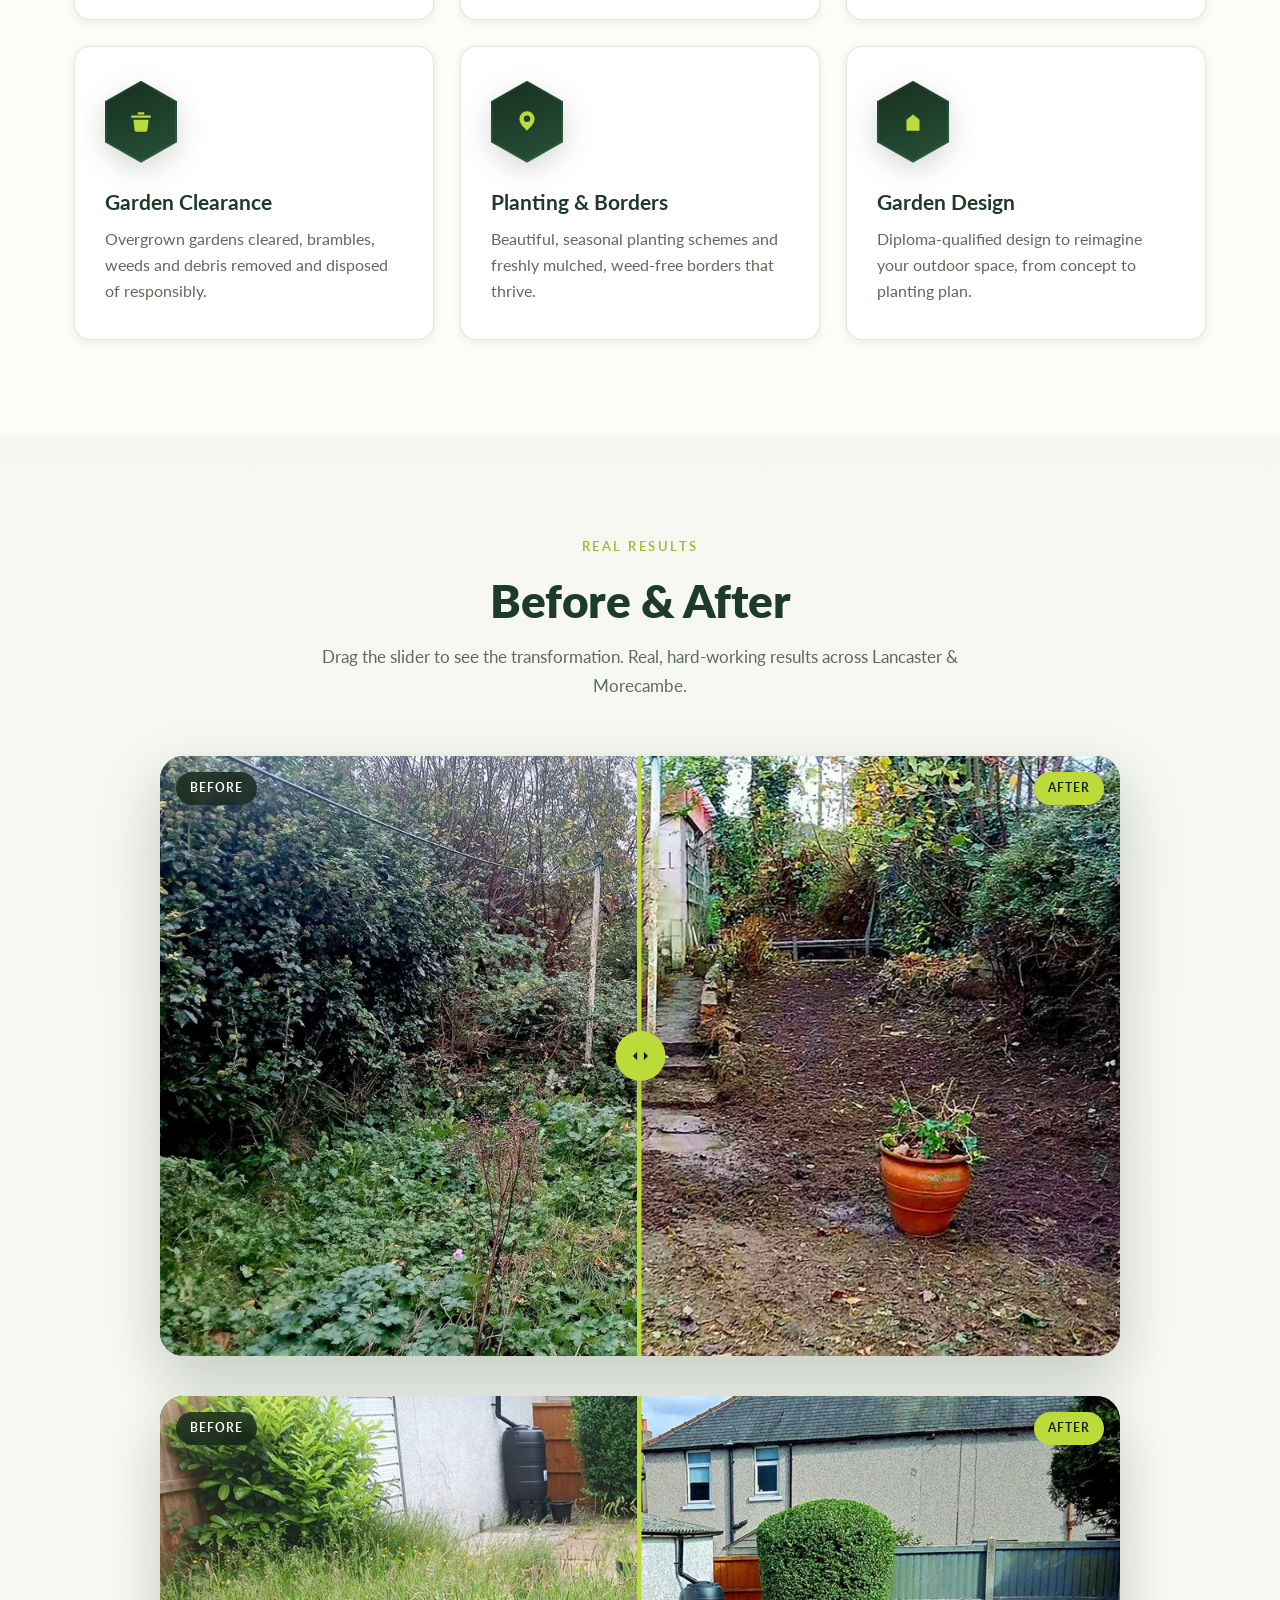
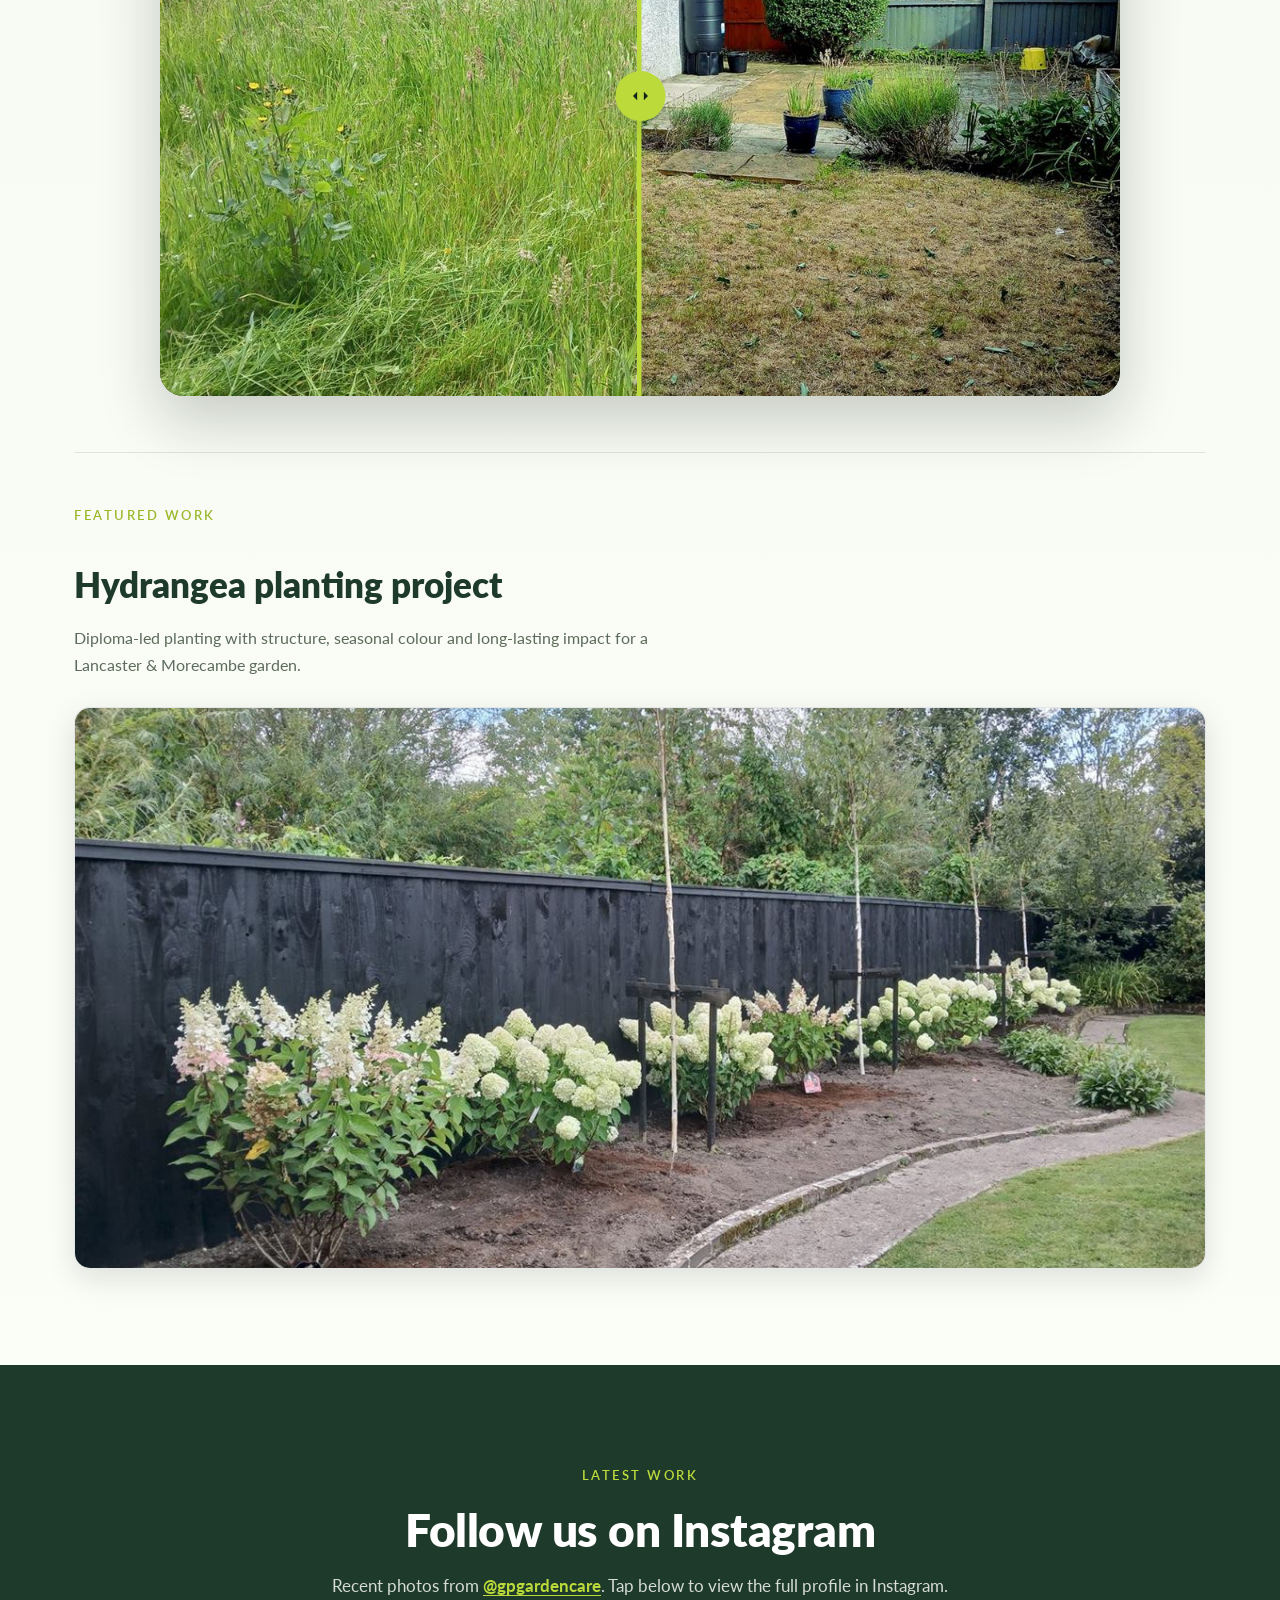
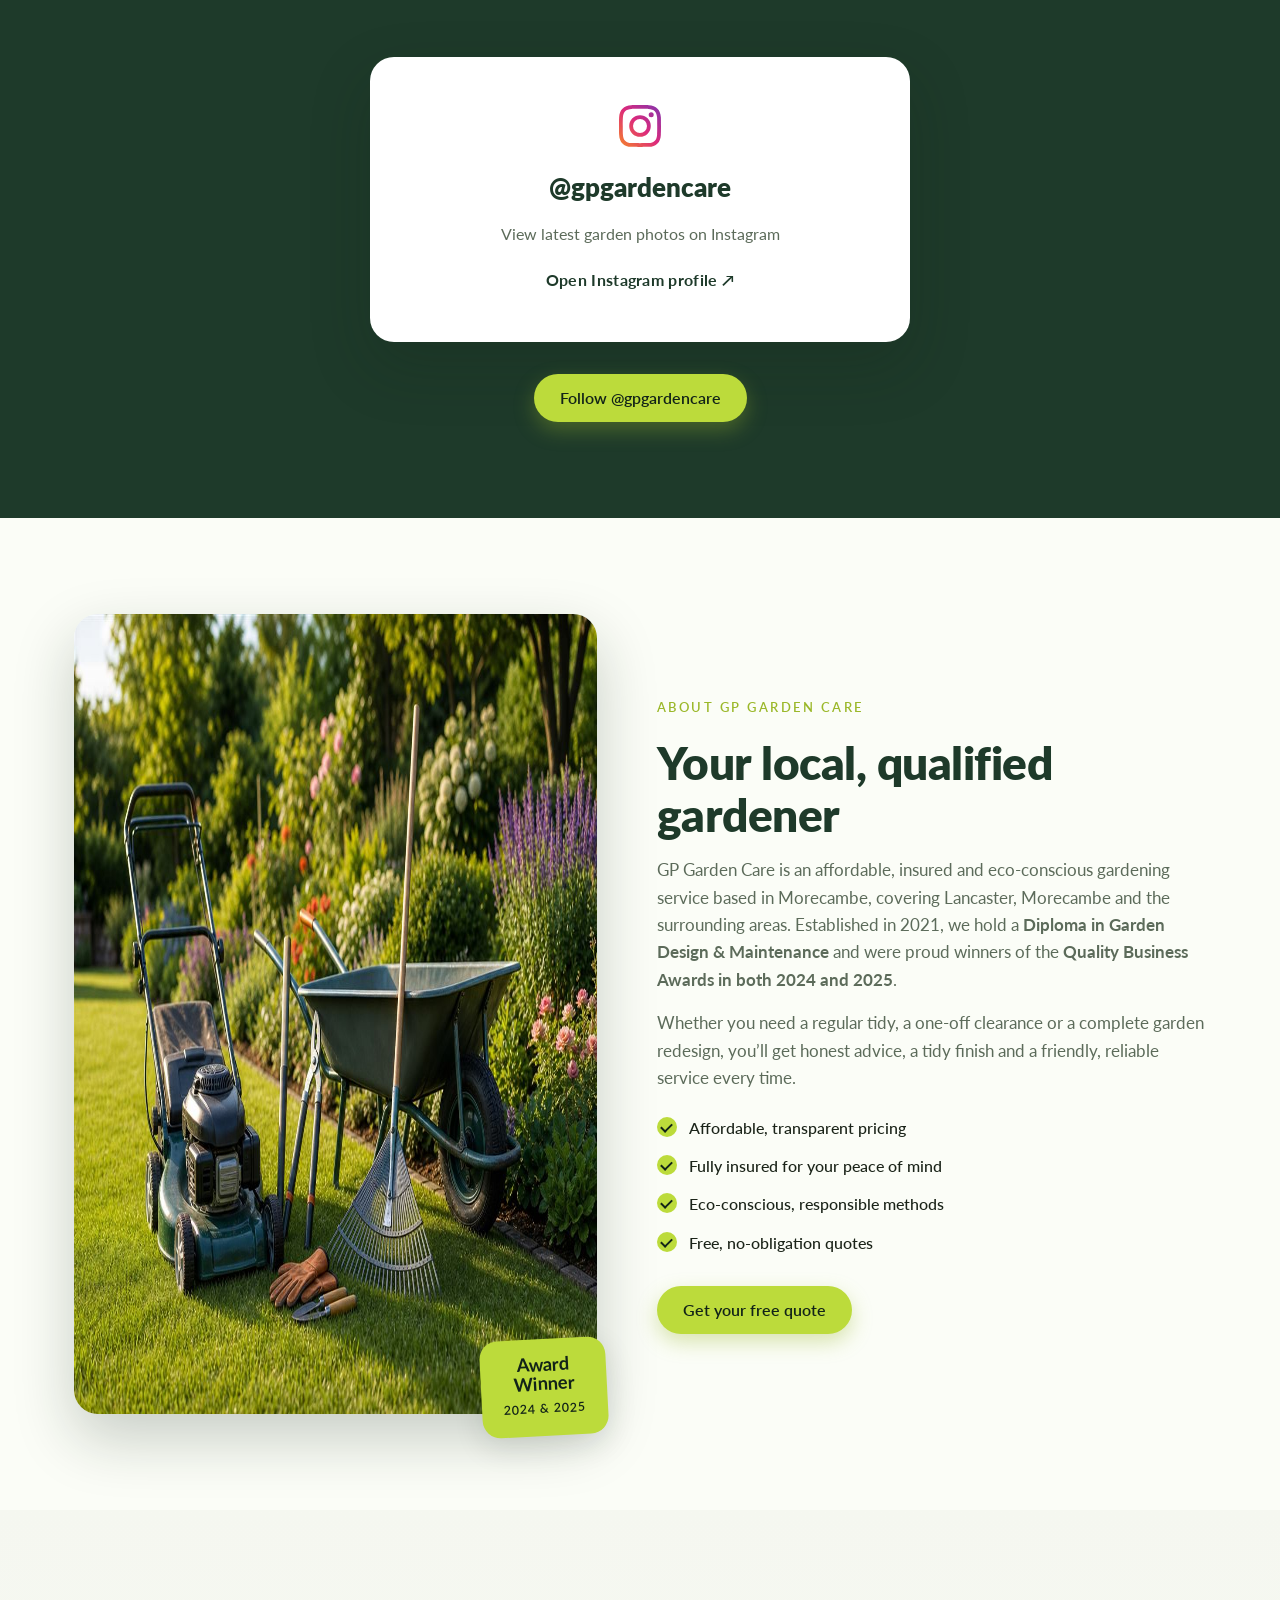
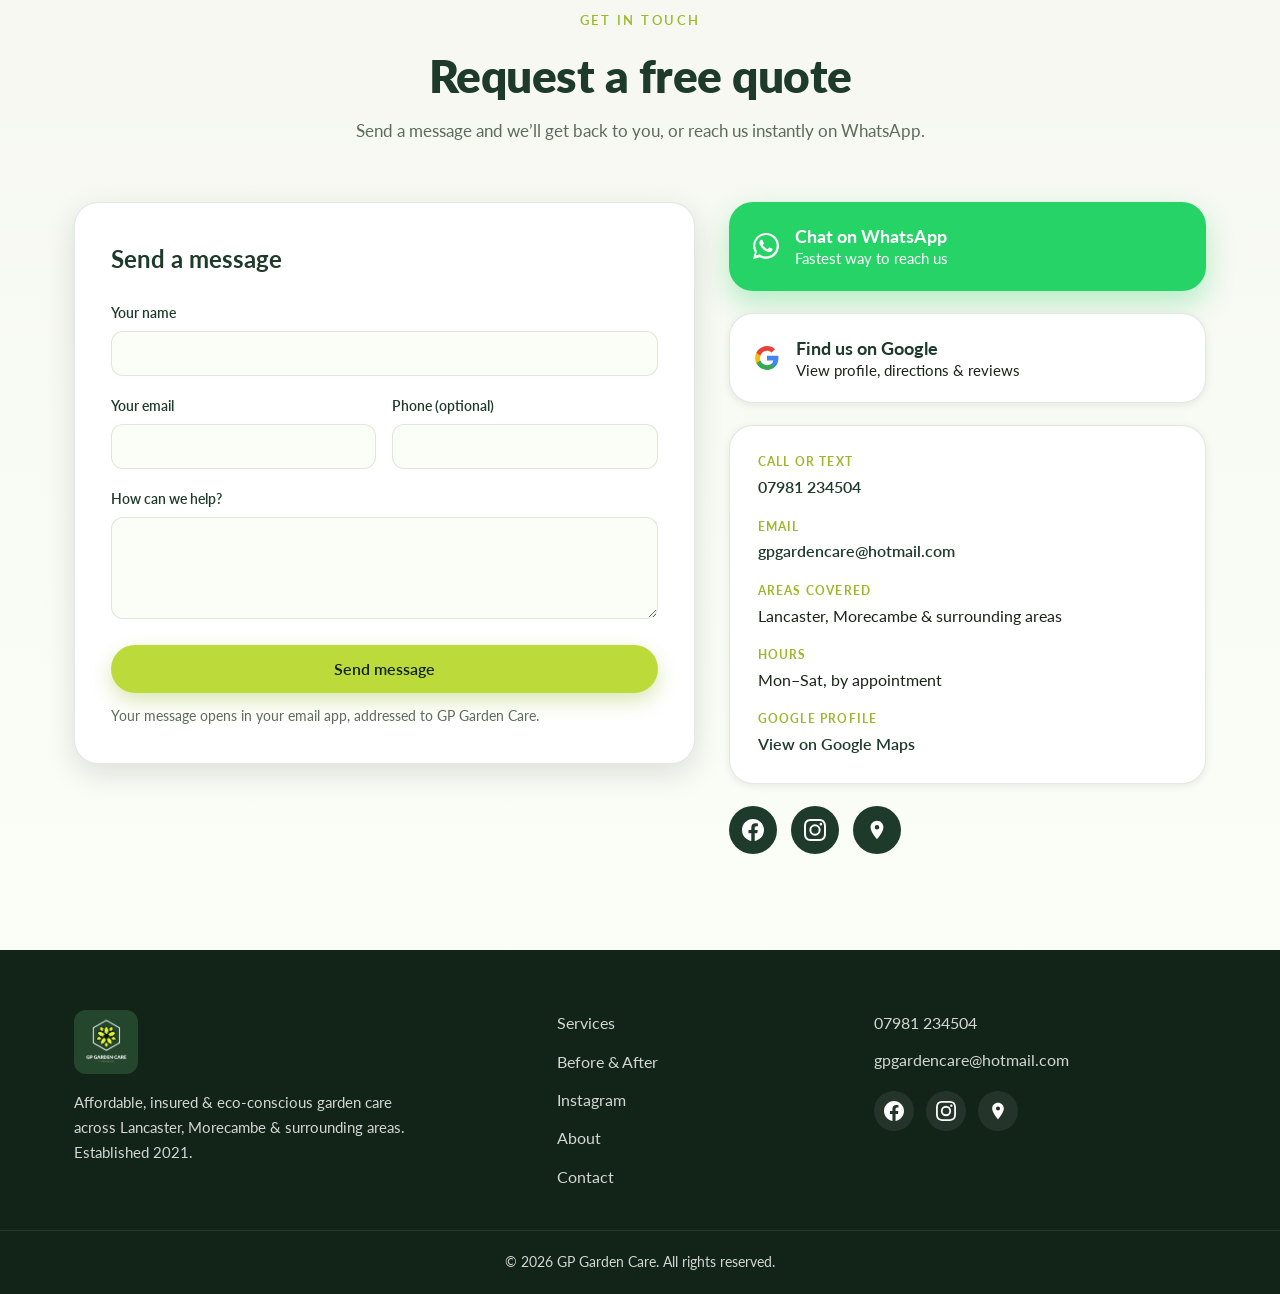
==== commit 4ce866b7: "Fix Instagram links and replace broken profile embed. Use the canonical gpgardencare profile URL eve" ====
--- a/index.html
+++ b/index.html
@@ -300,26 +300,44 @@
             <span class="eyebrow eyebrow-dark">Latest work</span>
             <h2 class="section-title" id="instagram-title">Follow us on Instagram</h2>
             <p class="section-lead">
-              Fresh photos from recent jobs on
-              <strong>@Gpgardencare</strong>. The feed below shows our latest posts &mdash; Instagram
-              may ask you to log in on some devices, you can always view the full profile in the app.
+              Recent photos from
+              <a href="https://www.instagram.com/gpgardencare/" target="_blank" rel="noopener noreferrer"><strong>@gpgardencare</strong></a>.
+              Tap below to view the full profile in Instagram.
             </p>
           </div>
-          <div class="instagram-embed-wrap reveal">
-            <iframe
-              title="Instagram - GP Garden Care"
-              src="https://www.instagram.com/Gpgardencare/embed/"
-              loading="lazy"
-              referrerpolicy="no-referrer-when-downgrade"
-            ></iframe>
-          </div>
+          <a
+            class="instagram-link-card reveal"
+            href="https://www.instagram.com/gpgardencare/"
+            target="_blank"
+            rel="noopener noreferrer"
+            aria-label="Open @gpgardencare on Instagram"
+          >
+            <span class="instagram-link-icon" aria-hidden="true">
+              <svg viewBox="0 0 24 24" width="42" height="42">
+                <defs>
+                  <linearGradient id="igGradCard" x1="0%" y1="100%" x2="100%" y2="0%">
+                    <stop offset="0%" style="stop-color:#f58529" />
+                    <stop offset="50%" style="stop-color:#dd2a7b" />
+                    <stop offset="100%" style="stop-color:#8134af" />
+                  </linearGradient>
+                </defs>
+                <path
+                  fill="url(#igGradCard)"
+                  d="M12 2.163c3.204 0 3.584.012 4.85.07 3.252.148 4.771 1.691 4.919 4.919.058 1.265.069 1.645.069 4.849 0 3.205-.012 3.584-.069 4.849-.149 3.225-1.664 4.771-4.919 4.919-1.266.058-1.644.07-4.85.07-3.204 0-3.584-.012-4.849-.07-3.26-.149-4.771-1.699-4.919-4.92-.058-1.265-.07-1.644-.07-4.849 0-3.204.013-3.583.07-4.849.149-3.227 1.664-4.771 4.919-4.919 1.266-.057 1.645-.069 4.849-.069zM12 0C8.741 0 8.333.014 7.053.072 2.695.272.273 2.69.073 7.052.014 8.333 0 8.741 0 12c0 3.259.014 3.668.072 4.948.2 4.358 2.618 6.78 6.98 6.98C8.333 23.986 8.741 24 12 24c3.259 0 3.668-.014 4.948-.072 4.354-.2 6.782-2.618 6.979-6.98.059-1.28.073-1.689.073-4.948 0-3.259-.014-3.667-.072-4.947-.196-4.354-2.617-6.78-6.979-6.98C15.668.014 15.259 0 12 0zm0 5.838a6.162 6.162 0 100 12.324 6.162 6.162 0 000-12.324zM12 16a4 4 0 110-8 4 4 0 010 8zm6.406-11.845a1.44 1.44 0 100 2.881 1.44 1.44 0 000-2.881z"
+                />
+              </svg>
+            </span>
+            <span class="instagram-link-handle">@gpgardencare</span>
+            <span class="instagram-link-text">View latest garden photos on Instagram</span>
+            <span class="instagram-link-cta">Open Instagram profile ↗</span>
+          </a>
           <p class="ig-follow reveal">
             <a
               class="btn btn-primary"
-              href="https://www.instagram.com/Gpgardencare/"
+              href="https://www.instagram.com/gpgardencare/"
               target="_blank"
               rel="noopener noreferrer"
-              >Follow @Gpgardencare</a
+              >Follow @gpgardencare</a
             >
           </p>
         </div>
@@ -473,7 +491,7 @@
                   </svg>
                 </a>
                 <a
-                  href="https://www.instagram.com/Gpgardencare/"
+                  href="https://www.instagram.com/gpgardencare/"
                   target="_blank"
                   rel="noopener noreferrer"
                   aria-label="Instagram"
@@ -523,7 +541,7 @@
             <a href="https://www.facebook.com/gpgardencare" target="_blank" rel="noopener noreferrer" aria-label="Facebook">
               <svg viewBox="0 0 24 24" width="20" height="20" aria-hidden="true"><path fill="currentColor" d="M24 12.073c0-6.627-5.373-12-12-12s-12 5.373-12 12c0 5.99 4.388 10.954 10.125 11.854v-8.385H7.078v-3.47h3.047V9.43c0-3.007 1.792-4.669 4.533-4.669 1.312 0 2.686.235 2.686.235v2.953H15.83c-1.491 0-1.956.925-1.956 1.874v2.25h3.328l-.532 3.47h-2.796v8.385C19.612 23.027 24 18.062 24 12.073z"/></svg>
             </a>
-            <a href="https://www.instagram.com/Gpgardencare/" target="_blank" rel="noopener noreferrer" aria-label="Instagram">
+            <a href="https://www.instagram.com/gpgardencare/" target="_blank" rel="noopener noreferrer" aria-label="Instagram">
               <svg viewBox="0 0 24 24" width="20" height="20" aria-hidden="true"><path fill="currentColor" d="M12 2.163c3.204 0 3.584.012 4.85.07 3.252.148 4.771 1.691 4.919 4.919.058 1.265.069 1.645.069 4.849 0 3.205-.012 3.584-.069 4.849-.149 3.225-1.664 4.771-4.919 4.919-1.266.058-1.644.07-4.85.07-3.204 0-3.584-.012-4.849-.07-3.26-.149-4.771-1.699-4.919-4.92-.058-1.265-.07-1.644-.07-4.849 0-3.204.013-3.583.07-4.849.149-3.227 1.664-4.771 4.919-4.919 1.266-.057 1.645-.069 4.849-.069zM12 0C8.741 0 8.333.014 7.053.072 2.695.272.273 2.69.073 7.052.014 8.333 0 8.741 0 12c0 3.259.014 3.668.072 4.948.2 4.358 2.618 6.78 6.98 6.98C8.333 23.986 8.741 24 12 24c3.259 0 3.668-.014 4.948-.072 4.354-.2 6.782-2.618 6.979-6.98.059-1.28.073-1.689.073-4.948 0-3.259-.014-3.667-.072-4.947-.196-4.354-2.617-6.78-6.979-6.98C15.668.014 15.259 0 12 0zm0 5.838a6.162 6.162 0 100 12.324 6.162 6.162 0 000-12.324zM12 16a4 4 0 110-8 4 4 0 010 8zm6.406-11.845a1.44 1.44 0 100 2.881 1.44 1.44 0 000-2.881z"/></svg>
             </a>
             <a href="https://share.google/0D2Cf70OL6Pt1sbwz" target="_blank" rel="noopener noreferrer" aria-label="Google Business Profile">
--- a/styles.css
+++ b/styles.css
@@ -793,22 +793,50 @@
 .instagram-block .eyebrow-dark {
   color: var(--lime);
 }
-.instagram-embed-wrap {
+.instagram-block .section-lead a {
+  color: var(--lime);
+  text-decoration: underline;
+  text-underline-offset: 3px;
+}
+.instagram-block .section-lead a:hover {
+  color: var(--lime-bright);
+}
+.instagram-link-card {
+  display: flex;
+  flex-direction: column;
+  align-items: center;
+  justify-content: center;
+  gap: 12px;
   max-width: 540px;
   margin: 0 auto;
+  padding: 48px 32px;
   background: #fff;
   border-radius: var(--radius-lg);
-  overflow: hidden;
   box-shadow: var(--shadow-lg);
-  padding: 6px;
-}
-.instagram-embed-wrap iframe {
-  width: 100%;
-  min-height: 720px;
-  border: 0;
-  border-radius: 18px;
-  display: block;
-  background: #fff;
+  text-align: center;
+  color: var(--ink);
+  transition: transform 0.2s ease, box-shadow 0.2s ease;
+}
+.instagram-link-card:hover {
+  transform: translateY(-4px);
+  box-shadow: 0 20px 50px rgba(18, 35, 24, 0.28);
+}
+.instagram-link-handle {
+  font-family: var(--font-head);
+  font-weight: 800;
+  font-size: 1.6rem;
+  color: var(--green-700);
+}
+.instagram-link-text {
+  font-size: 1.02rem;
+  color: var(--muted);
+  max-width: 320px;
+}
+.instagram-link-cta {
+  margin-top: 8px;
+  font-weight: 700;
+  color: var(--green-700);
+  letter-spacing: 0.3px;
 }
 .ig-follow {
   text-align: center;
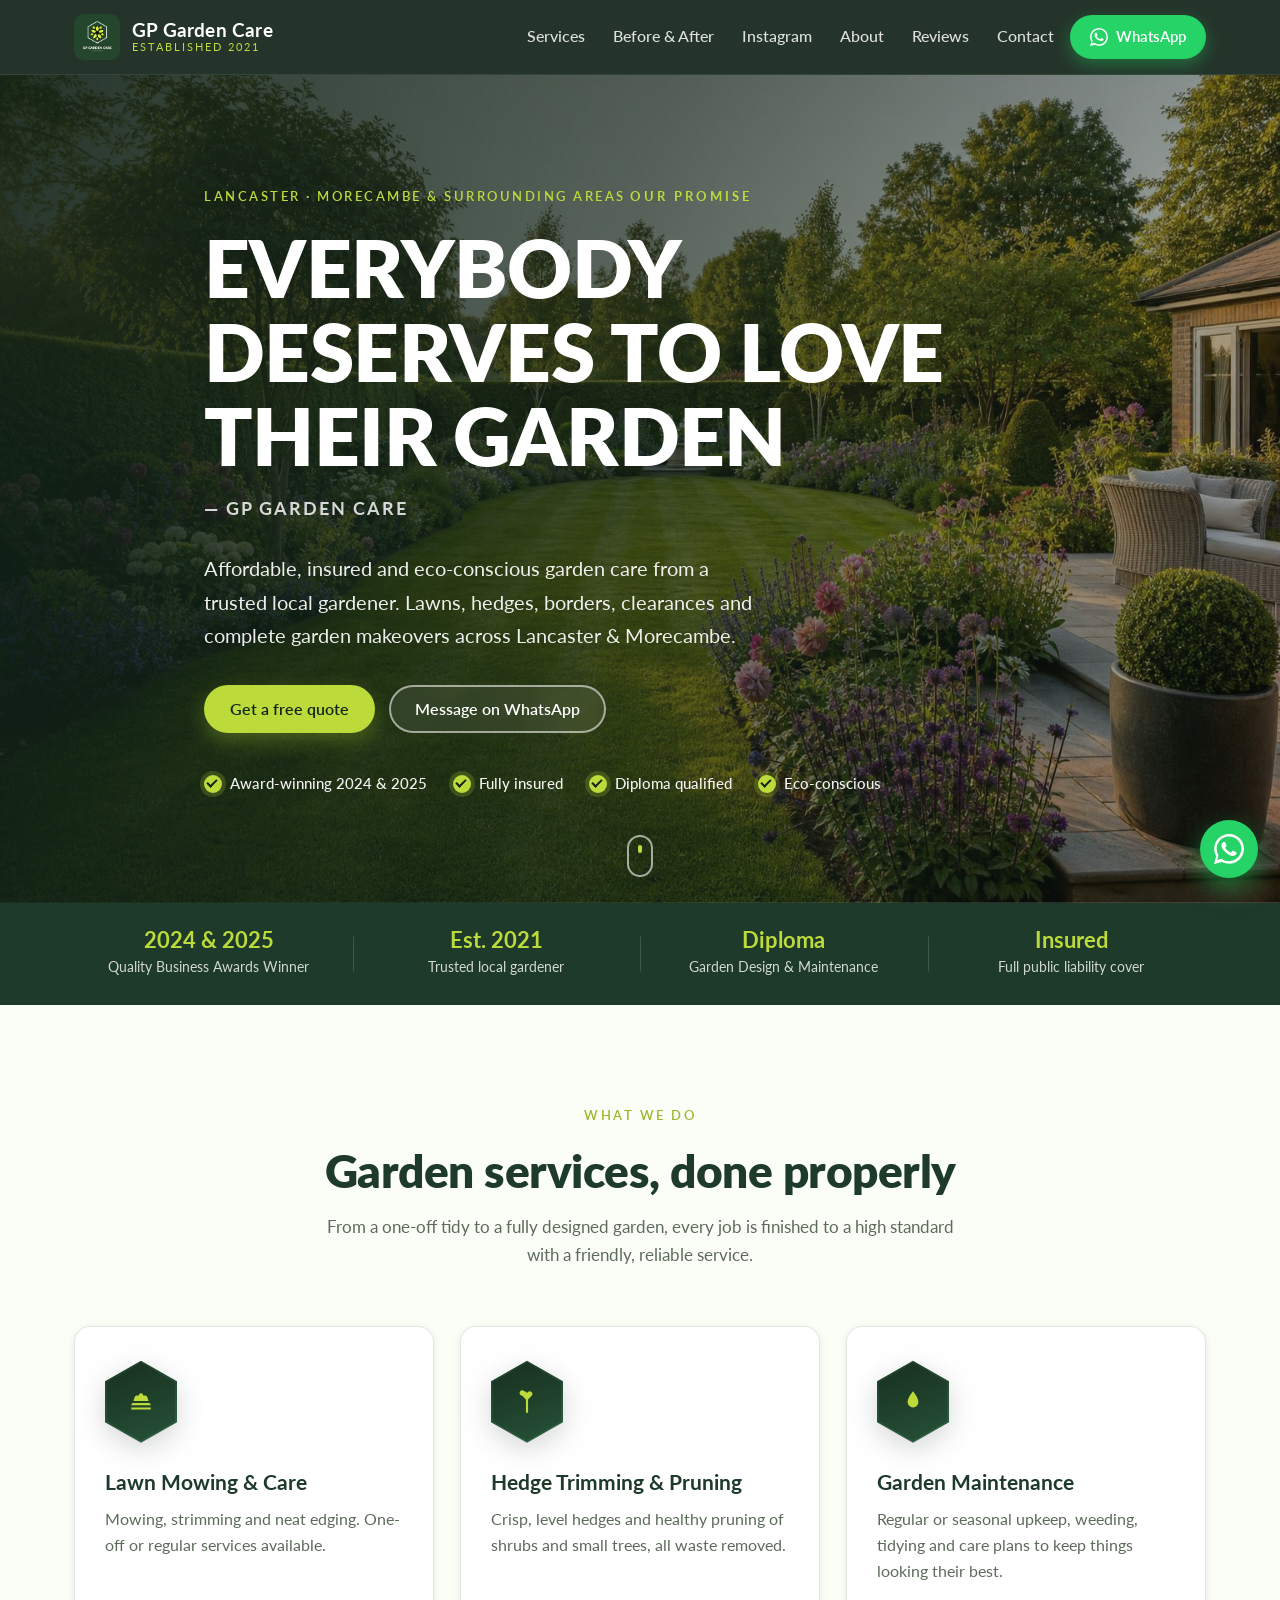
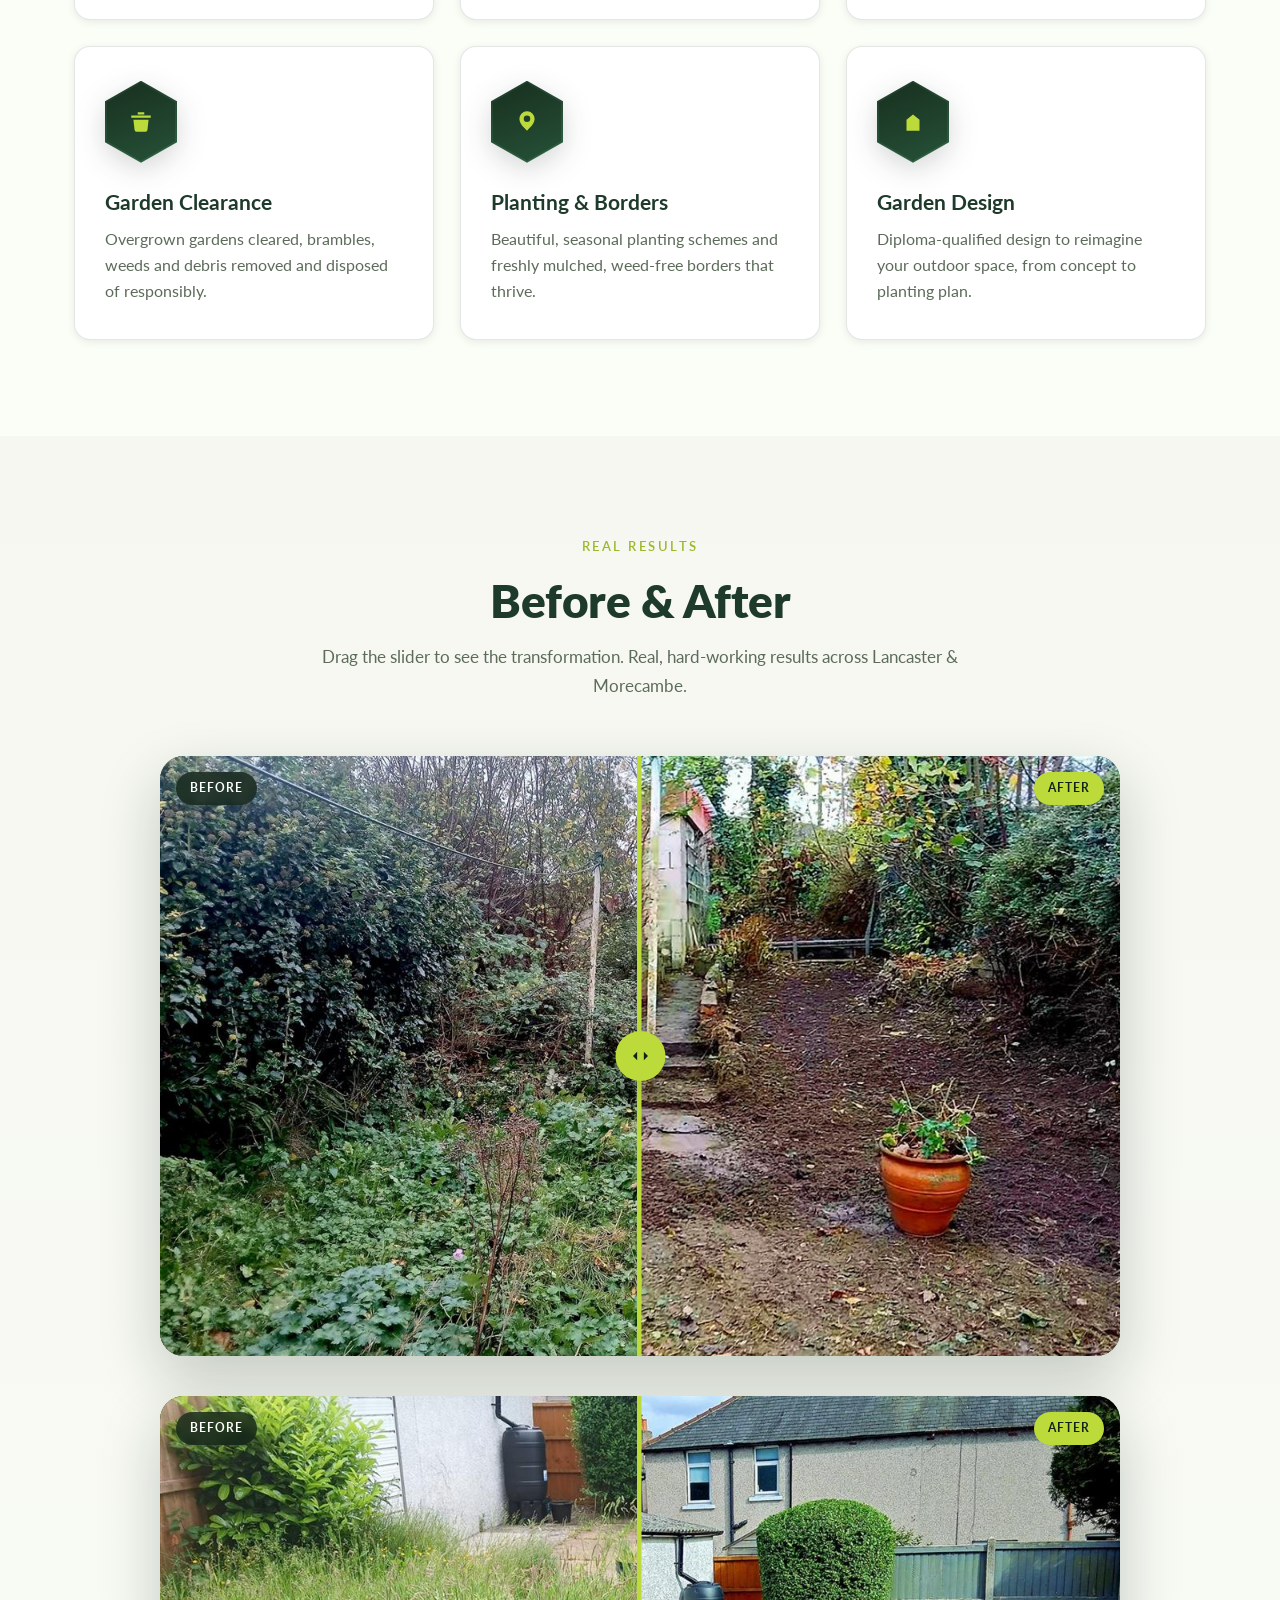
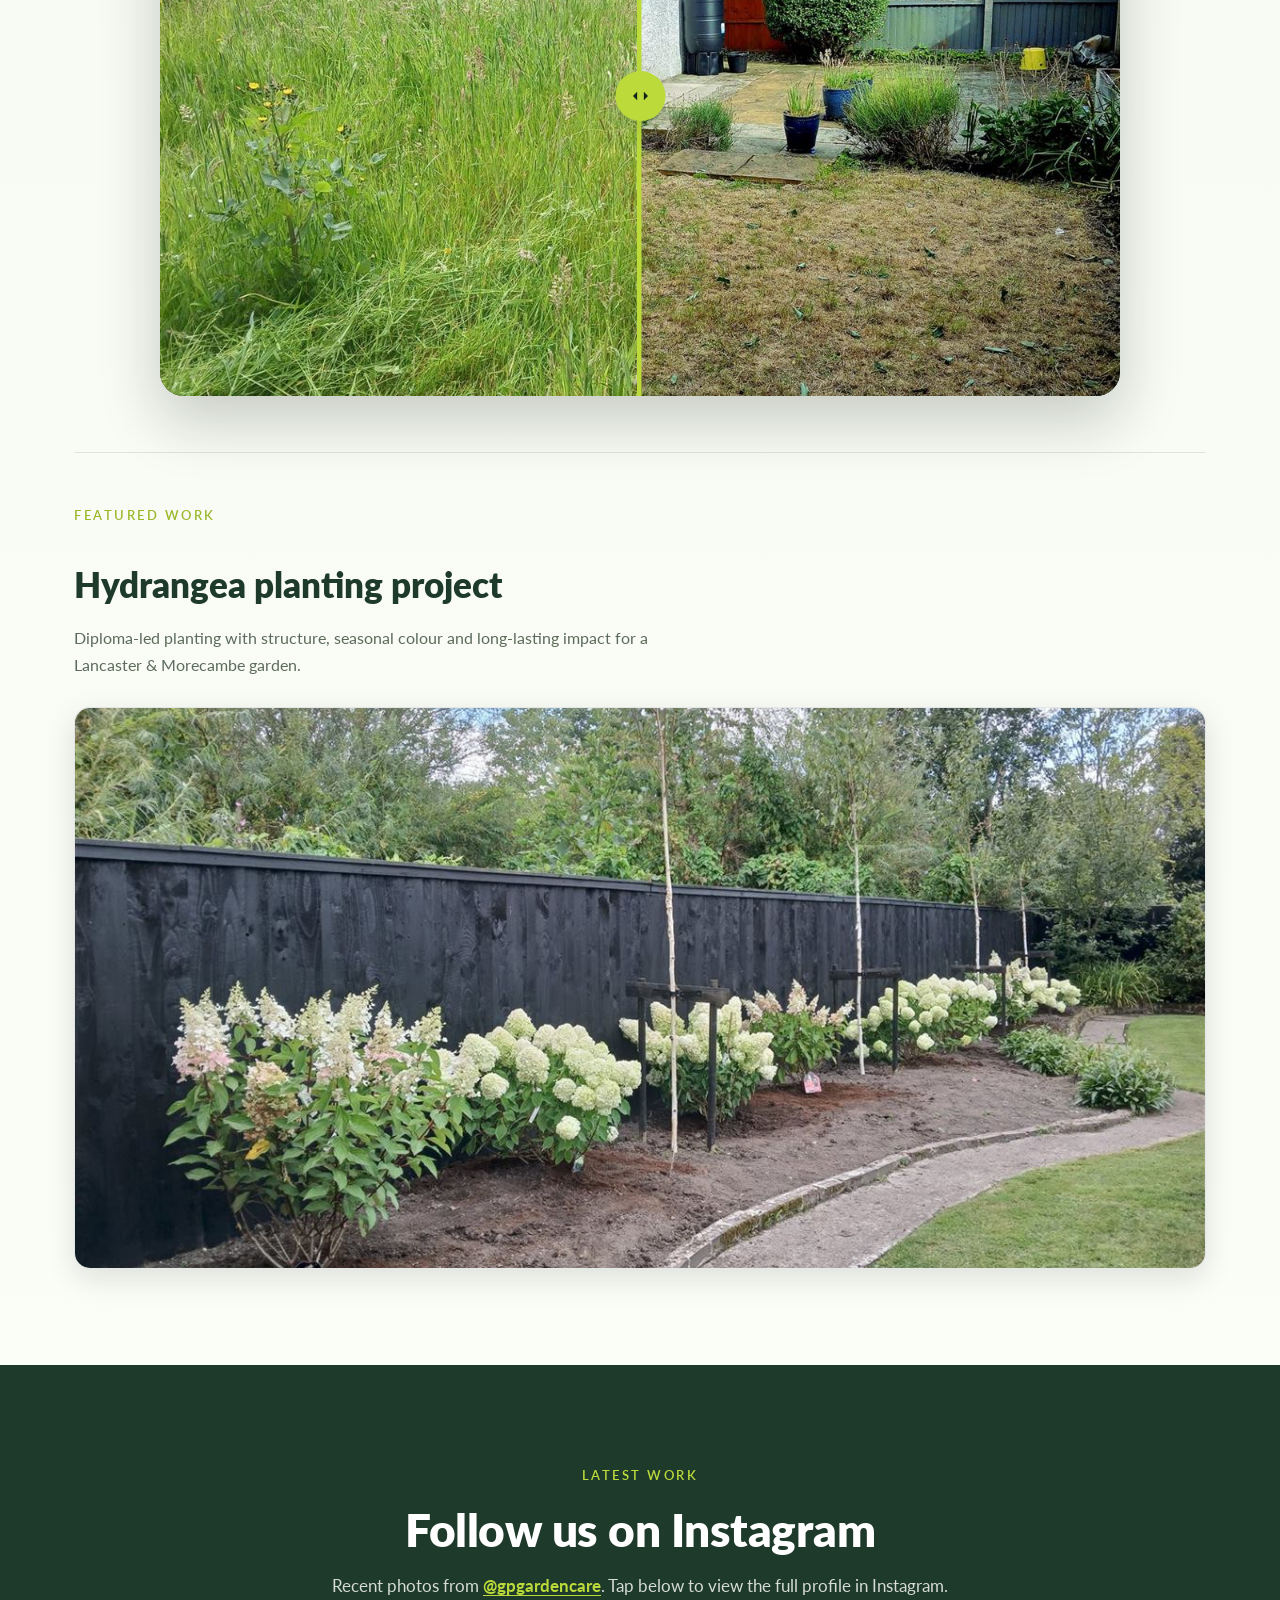
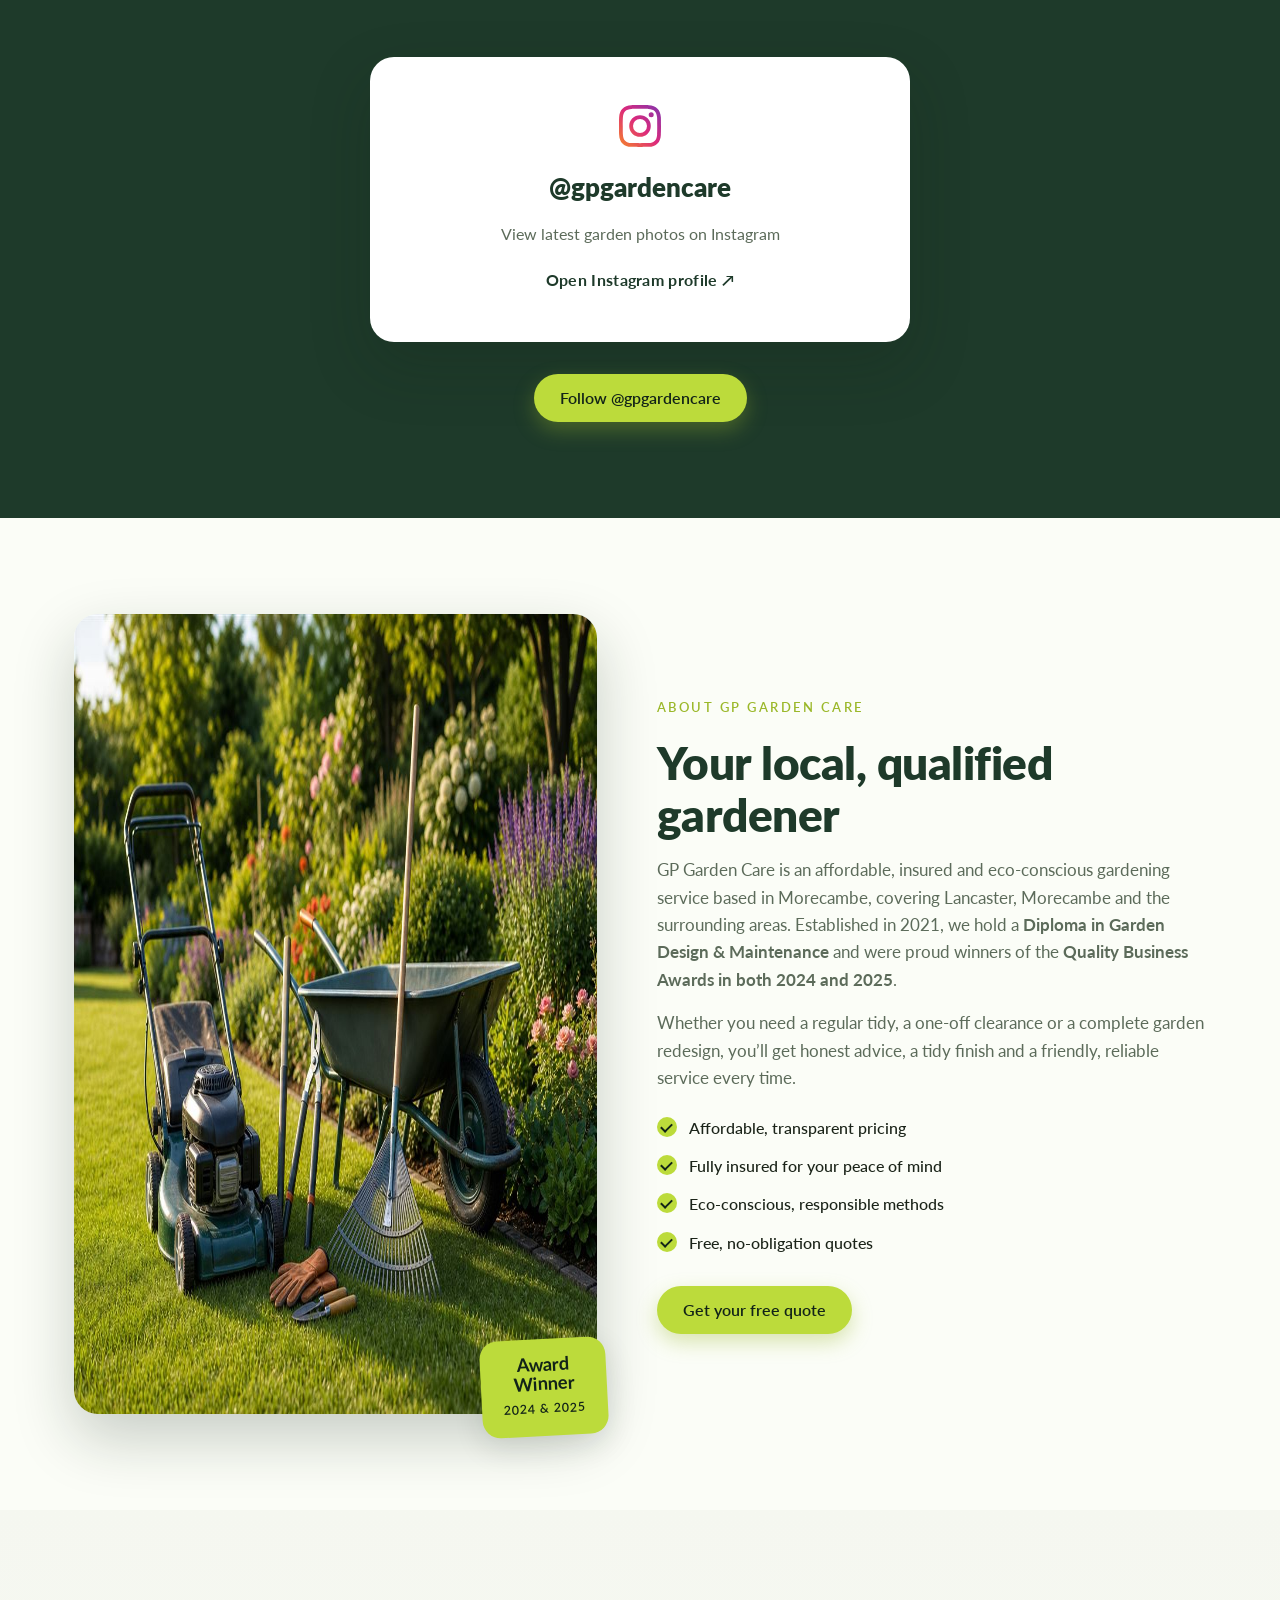
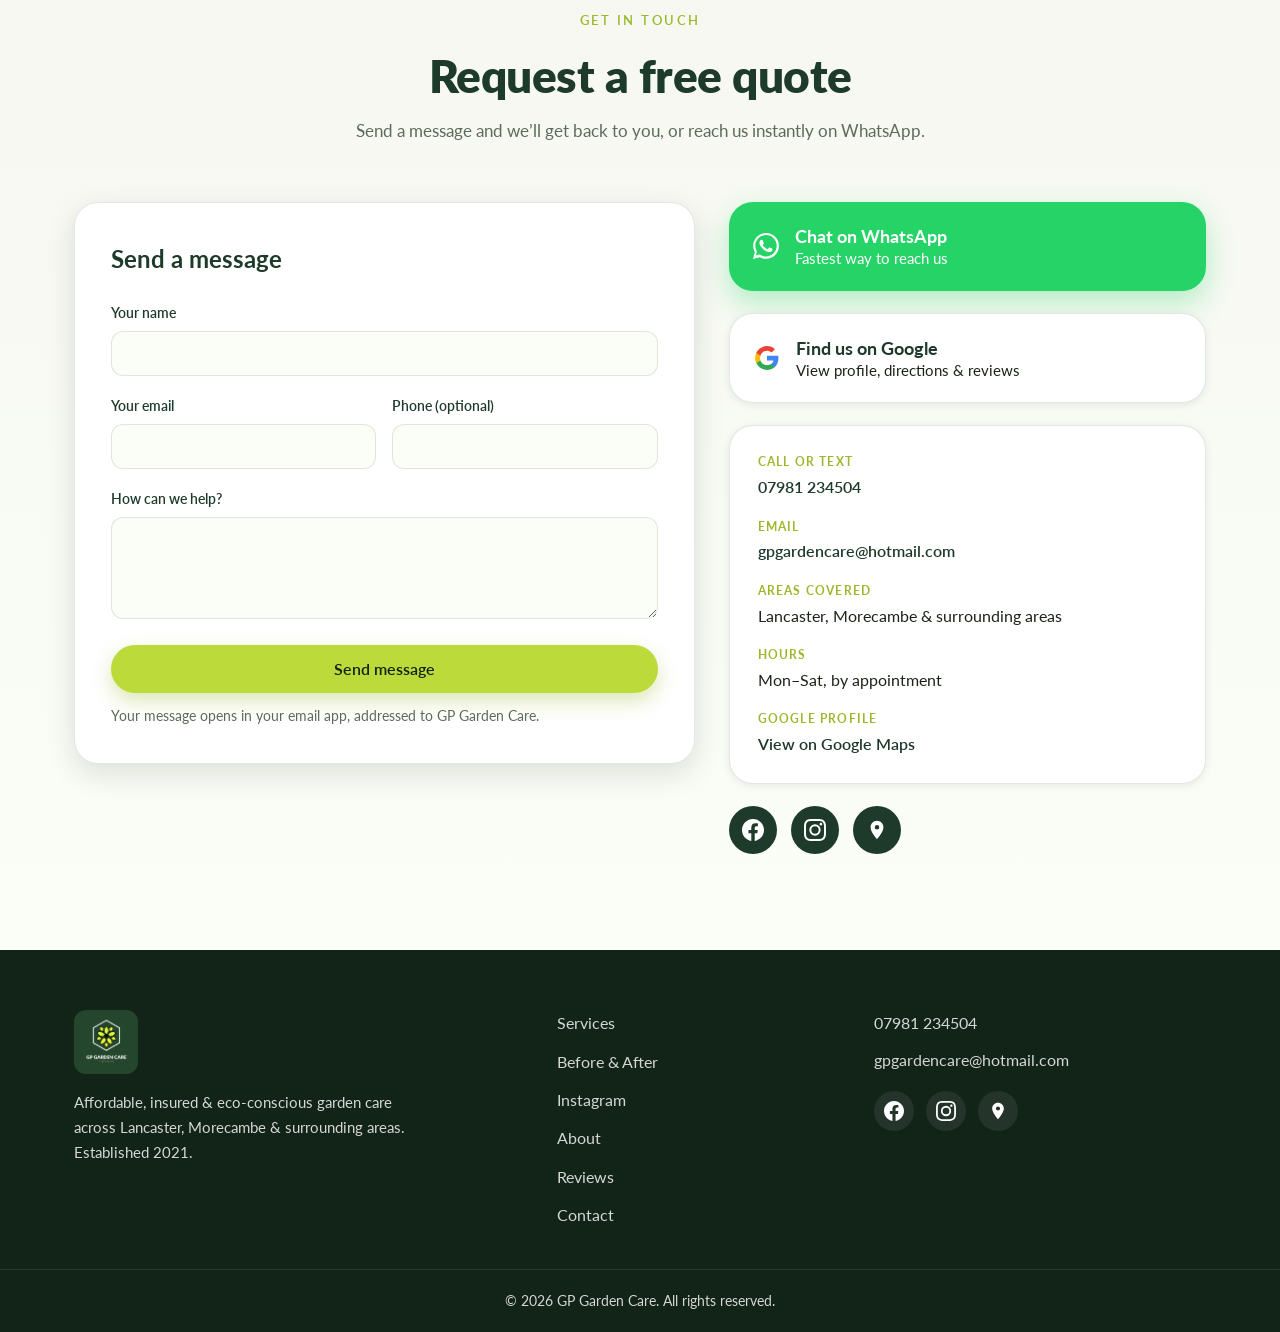
==== commit 3a92b927: "Add reviews page with Google and Trustpilot links." ====
--- a/index.html
+++ b/index.html
@@ -52,6 +52,7 @@
           <a href="#gallery">Before &amp; After</a>
           <a href="#instagram">Instagram</a>
           <a href="#about">About</a>
+          <a href="reviews.html">Reviews</a>
           <a href="#contact">Contact</a>
         </nav>
 
@@ -532,6 +533,7 @@
           <a href="#gallery">Before &amp; After</a>
           <a href="#instagram">Instagram</a>
           <a href="#about">About</a>
+          <a href="reviews.html">Reviews</a>
           <a href="#contact">Contact</a>
         </nav>
         <div class="footer-contact">
--- a/styles.css
+++ b/styles.css
@@ -227,6 +227,12 @@
 .main-nav a:hover::after {
   width: 100%;
 }
+.main-nav a[aria-current="page"] {
+  color: var(--lime);
+}
+.main-nav a[aria-current="page"]::after {
+  width: 100%;
+}
 
 .header-actions {
   display: flex;
@@ -464,6 +470,9 @@
 /* ---------- Sections ---------- */
 .section {
   padding: 96px 0;
+}
+.section--flush-top {
+  padding-top: 0;
 }
 .section-head {
   max-width: 660px;
@@ -1203,6 +1212,202 @@
 .reveal.is-visible {
   opacity: 1;
   transform: none;
+}
+
+/* ---------- Reviews page ---------- */
+.page-hero {
+  position: relative;
+  padding: 130px 0 72px;
+  background: linear-gradient(145deg, var(--green-900) 0%, var(--green-700) 55%, var(--green-600) 100%);
+  color: #fff;
+  text-align: center;
+  overflow: hidden;
+}
+.page-hero::before {
+  content: "";
+  position: absolute;
+  inset: 0;
+  background:
+    radial-gradient(circle at 18% 20%, rgba(188, 219, 59, 0.14), transparent 42%),
+    radial-gradient(circle at 82% 78%, rgba(168, 155, 92, 0.12), transparent 38%);
+  pointer-events: none;
+}
+.page-hero .wrap {
+  position: relative;
+  z-index: 1;
+}
+.page-hero .section-title {
+  color: #fff;
+  margin-bottom: 14px;
+}
+.page-hero .section-lead {
+  color: rgba(255, 255, 255, 0.86);
+  max-width: 620px;
+  margin: 0 auto;
+}
+
+.reviews-platforms {
+  display: grid;
+  grid-template-columns: repeat(2, minmax(0, 1fr));
+  gap: 26px;
+  margin-top: -36px;
+  position: relative;
+  z-index: 2;
+}
+.platform-card {
+  background: var(--white);
+  border: 1px solid var(--line);
+  border-radius: var(--radius-lg);
+  padding: 30px 28px;
+  box-shadow: var(--shadow-md);
+  display: flex;
+  flex-direction: column;
+  gap: 18px;
+}
+.platform-card-head {
+  display: flex;
+  align-items: center;
+  gap: 14px;
+}
+.platform-icon {
+  width: 52px;
+  height: 52px;
+  border-radius: 14px;
+  display: flex;
+  align-items: center;
+  justify-content: center;
+  flex-shrink: 0;
+}
+.platform-icon--google {
+  background: rgba(66, 133, 244, 0.1);
+}
+.platform-icon--trustpilot {
+  background: rgba(0, 182, 122, 0.12);
+  color: #00b67a;
+}
+.platform-card h2 {
+  font-family: var(--font-head);
+  font-size: 1.35rem;
+  color: var(--green-700);
+  line-height: 1.2;
+}
+.platform-card p {
+  color: var(--muted);
+  font-size: 0.98rem;
+}
+.platform-card .btn {
+  align-self: flex-start;
+  margin-top: auto;
+}
+.btn-trustpilot {
+  background: #00b67a;
+  color: #fff;
+  box-shadow: 0 10px 24px rgba(0, 182, 122, 0.28);
+}
+.btn-trustpilot:hover {
+  background: #009e69;
+  transform: translateY(-2px);
+}
+.btn-ghost-light {
+  border-color: rgba(255, 255, 255, 0.35);
+  color: #fff;
+}
+.btn-ghost-light:hover {
+  background: rgba(255, 255, 255, 0.1);
+  color: #fff;
+}
+
+.star-rating {
+  display: inline-flex;
+  gap: 4px;
+  align-items: center;
+}
+.star-rating span {
+  width: 22px;
+  height: 22px;
+  display: inline-flex;
+}
+.star-rating--google span svg {
+  fill: #fbbc04;
+}
+.star-rating--trustpilot span svg {
+  fill: #00b67a;
+}
+.rating-label {
+  display: block;
+  margin-top: 8px;
+  font-family: var(--font-head);
+  font-weight: 700;
+  color: var(--green-700);
+  font-size: 1.05rem;
+}
+
+.reviews-trustpilot {
+  background: var(--cream);
+}
+.trustpilot-brand {
+  display: inline-flex;
+  align-items: center;
+  gap: 10px;
+  font-family: var(--font-head);
+  font-weight: 700;
+  color: var(--green-700);
+  font-size: 1.05rem;
+}
+.trustpilot-brand svg {
+  color: #00b67a;
+}
+.trustpilot-widget-wrap {
+  min-height: 220px;
+  margin-top: 36px;
+  padding: 28px 24px;
+  background: var(--white);
+  border: 1px solid var(--line);
+  border-radius: var(--radius-lg);
+  box-shadow: var(--shadow-sm);
+}
+.trustpilot-fallback {
+  display: flex;
+  flex-direction: column;
+  align-items: center;
+  gap: 16px;
+  text-align: center;
+  max-width: 520px;
+  margin: 0 auto 24px;
+}
+.trustpilot-fallback p {
+  color: var(--muted);
+}
+.reviews-trustpilot-note {
+  margin-top: 28px;
+  text-align: center;
+  color: var(--muted);
+  font-size: 1rem;
+}
+.reviews-trustpilot-note a {
+  color: #007a52;
+  font-weight: 700;
+}
+.reviews-trustpilot-note a:hover {
+  text-decoration: underline;
+}
+.reviews-cta {
+  background: var(--green-700);
+  color: #fff;
+  text-align: center;
+}
+.reviews-cta .section-title {
+  color: #fff;
+}
+.reviews-cta .section-lead {
+  color: rgba(255, 255, 255, 0.86);
+}
+.reviews-cta-actions {
+  display: flex;
+  flex-wrap: wrap;
+  gap: 14px;
+  justify-content: center;
+  margin-top: 28px;
 }
 
 /* ---------- Responsive ---------- */
@@ -1256,6 +1461,10 @@
   .footer-inner {
     grid-template-columns: 1fr 1fr;
   }
+  .reviews-platforms {
+    grid-template-columns: 1fr;
+    margin-top: 0;
+  }
 }
 
 @media (max-width: 620px) {
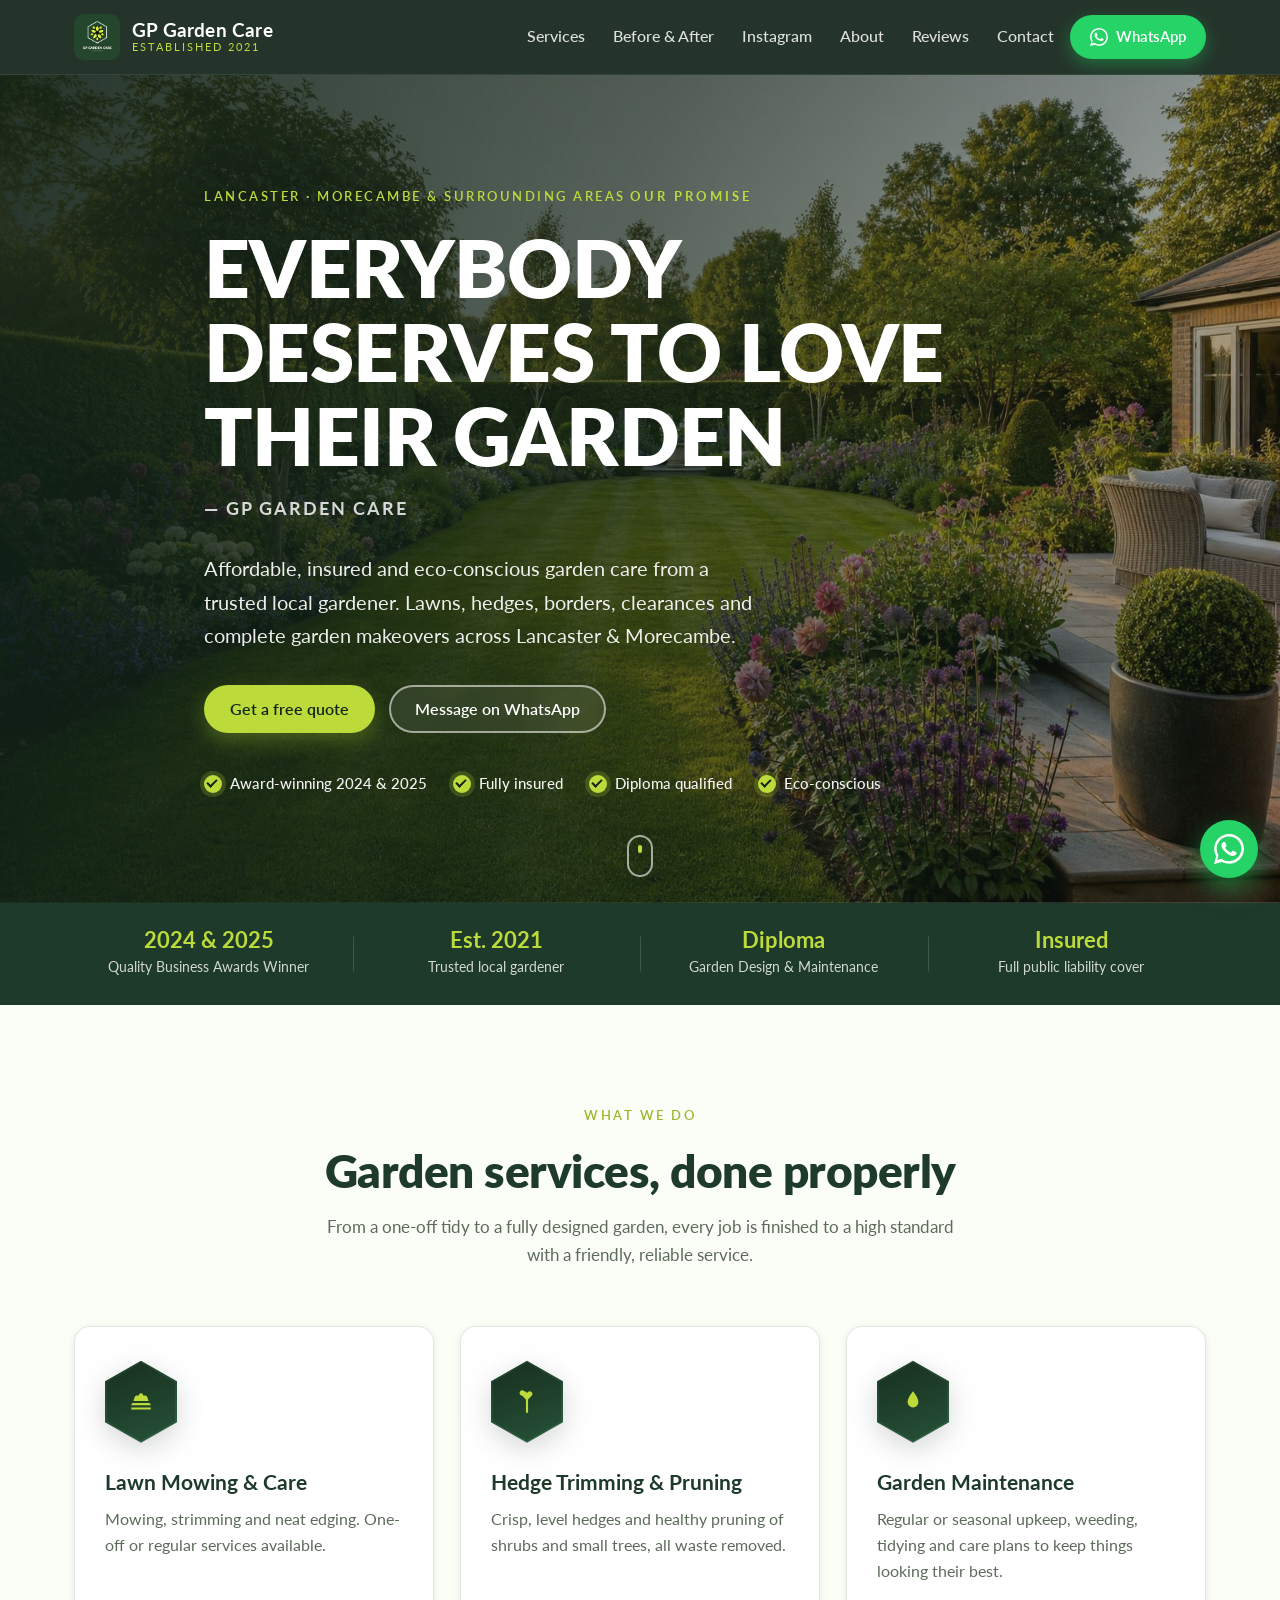
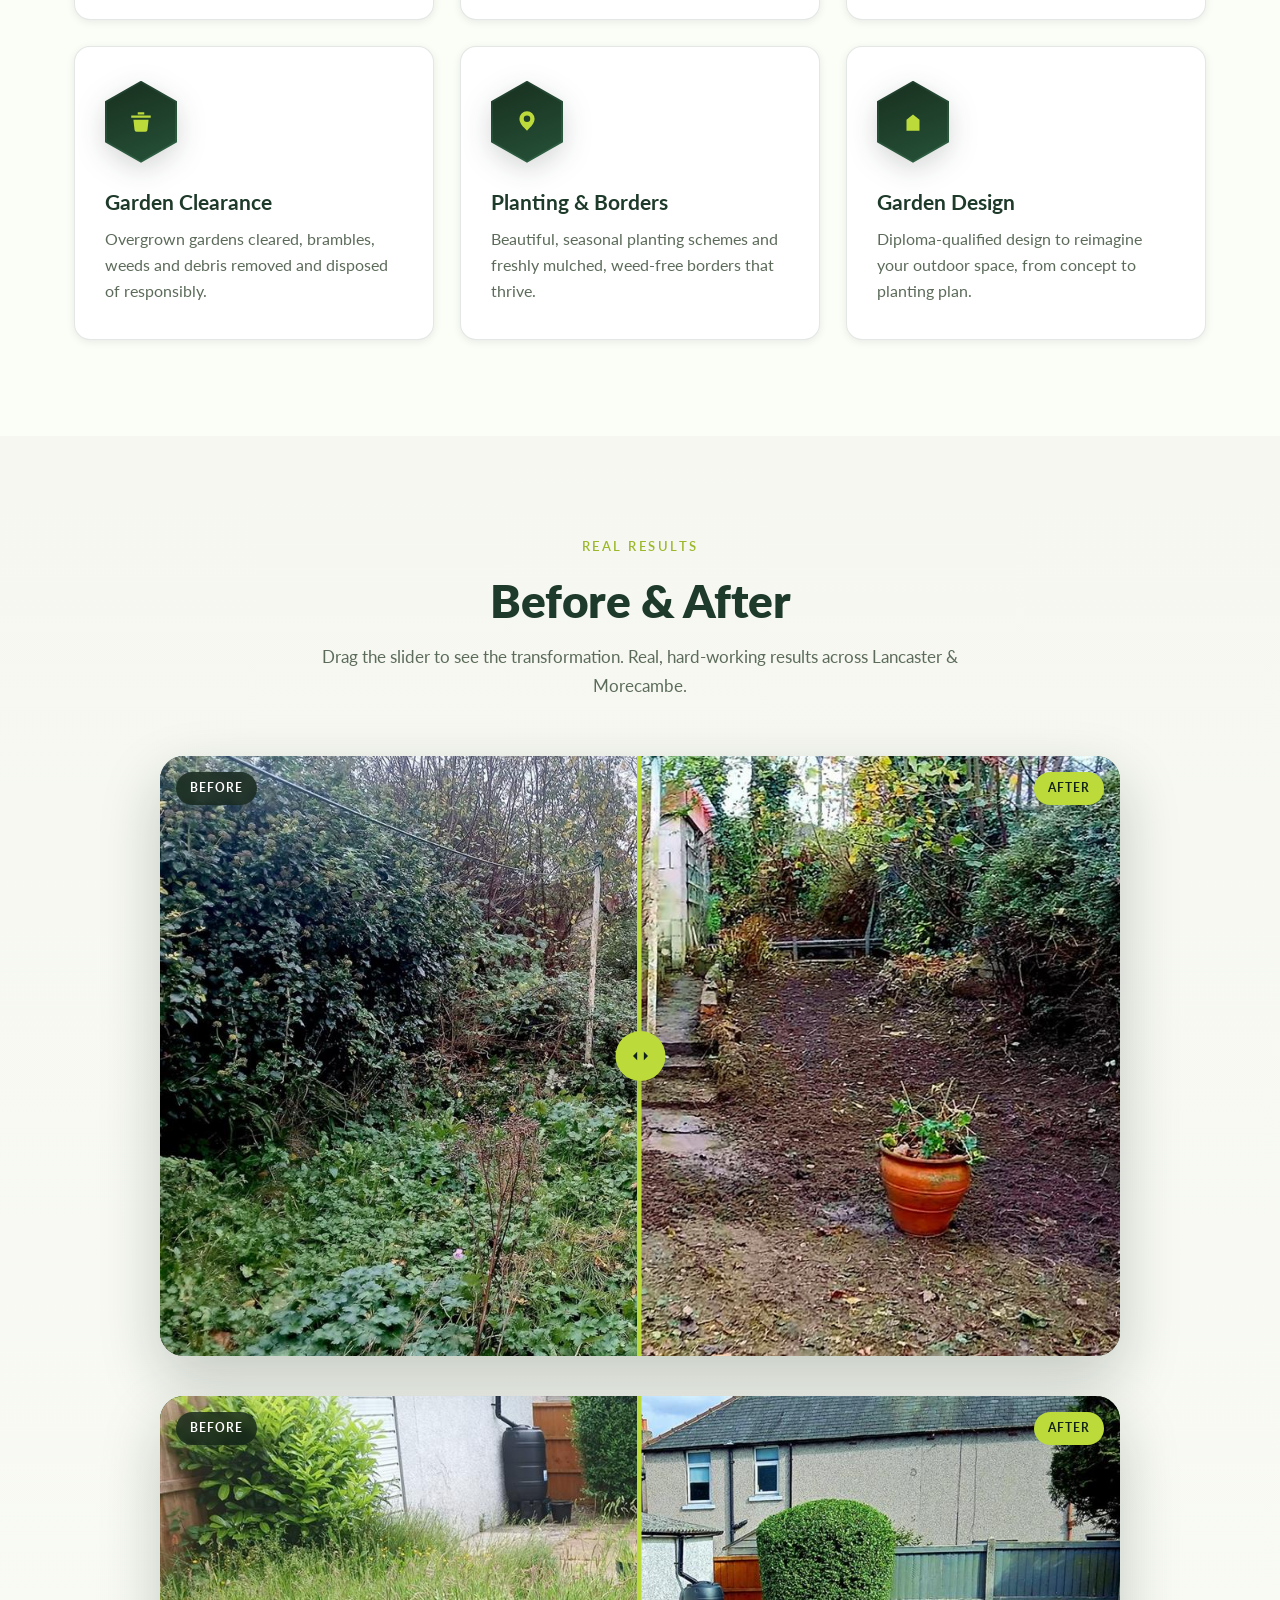
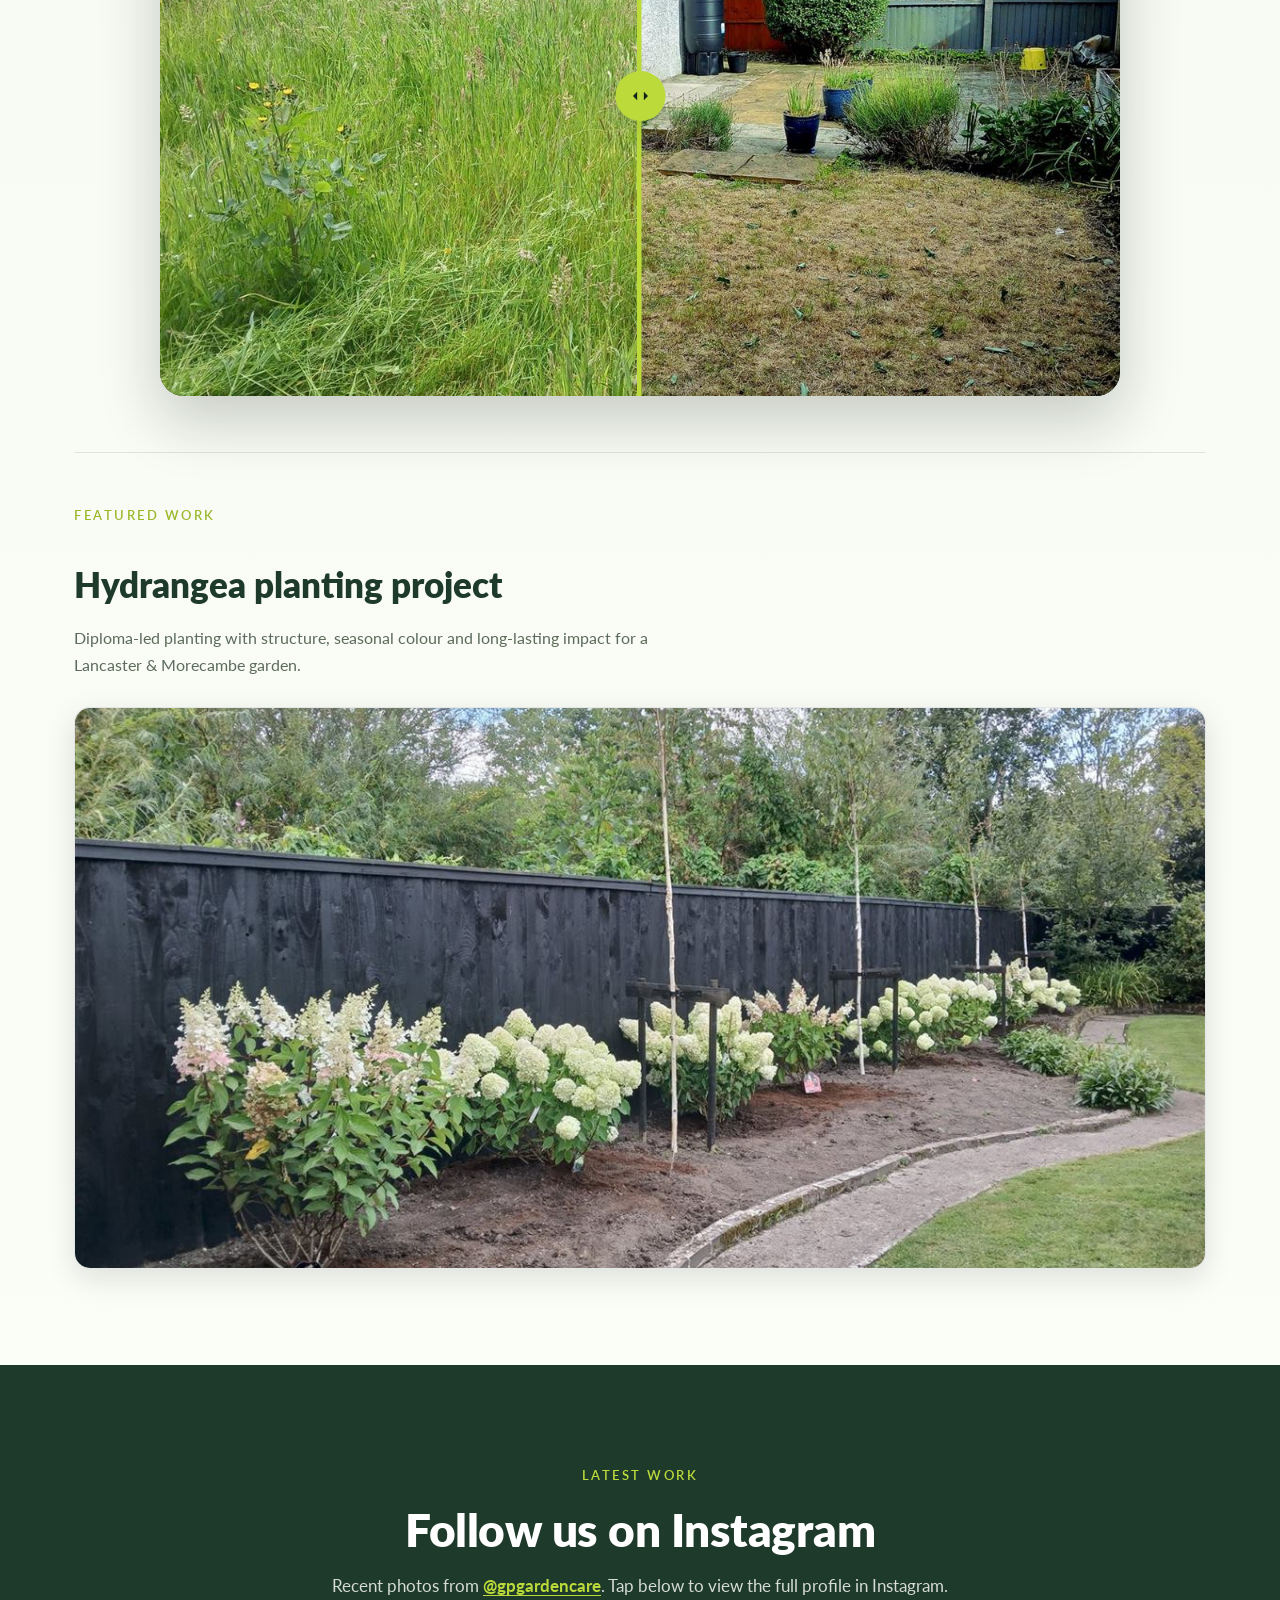
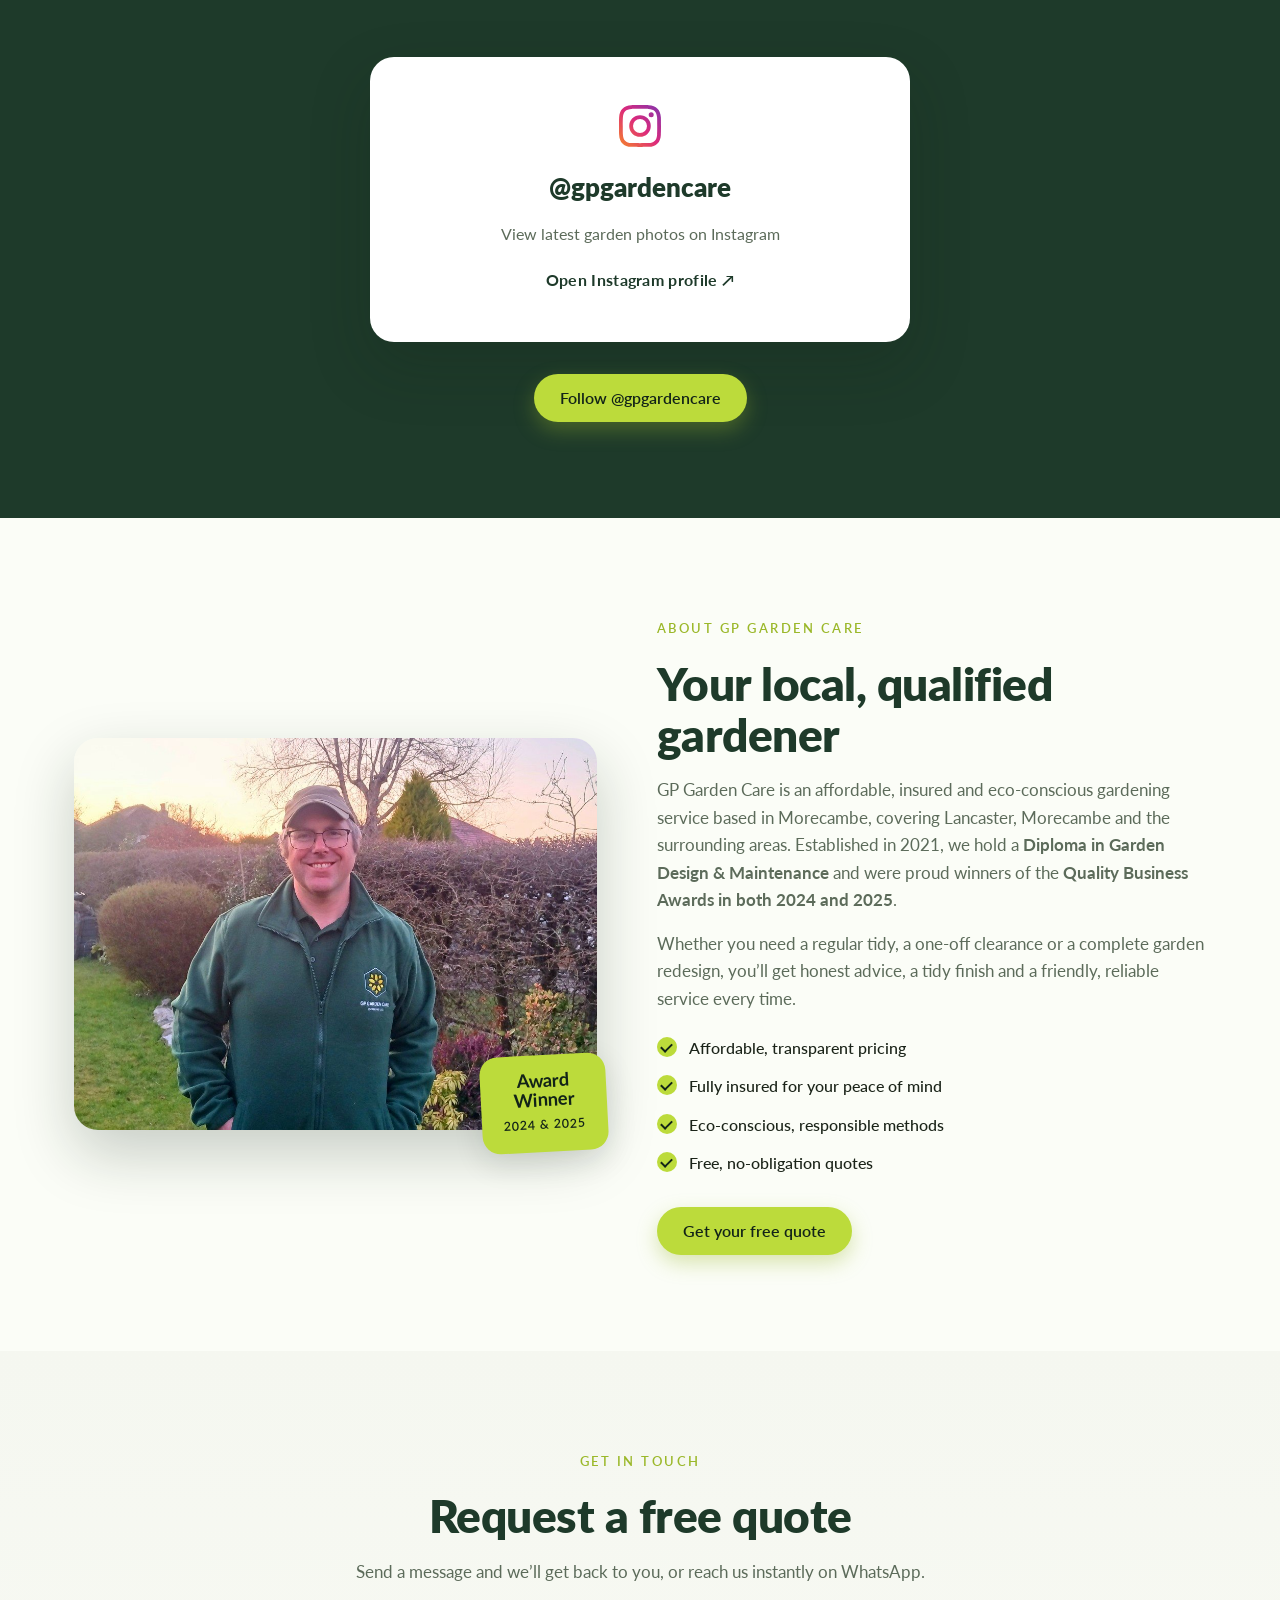
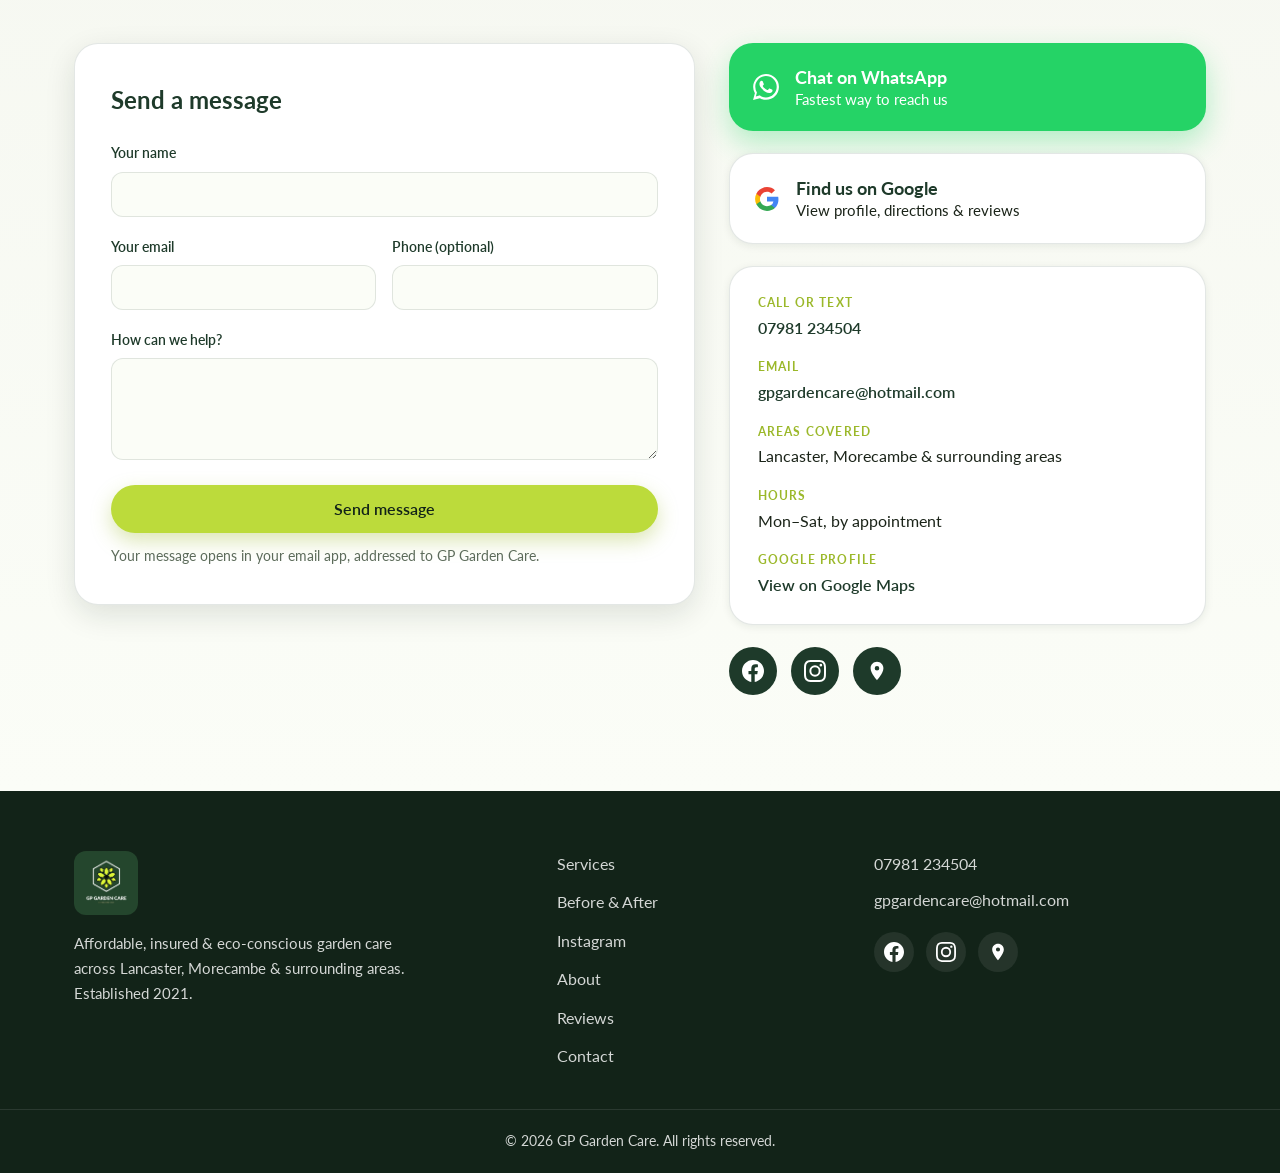
==== commit 088b7da8: "Replace About section photo with owner portrait." ====
--- a/index.html
+++ b/index.html
@@ -348,7 +348,14 @@
       <section class="section about" id="about" aria-labelledby="about-title">
         <div class="wrap about-grid">
           <div class="about-media reveal">
-            <img src="Images/about.jpg" alt="Professional gardening tools on a freshly mown lawn" loading="lazy" decoding="async" width="1200" height="800" />
+            <img
+              src="Images/about.jpg"
+              alt="Graham Pye of GP Garden Care in branded workwear, smiling in a garden at sunset"
+              loading="lazy"
+              decoding="async"
+              width="1024"
+              height="768"
+            />
             <div class="about-badge">
               <strong>Award<br />Winner</strong>
               <span>2024 &amp; 2025</span>
--- a/styles.css
+++ b/styles.css
@@ -866,7 +866,10 @@
   position: relative;
 }
 .about-media img {
+  display: block;
   width: 100%;
+  height: auto;
+  max-width: 100%;
   border-radius: var(--radius-lg);
   box-shadow: var(--shadow-lg);
 }
